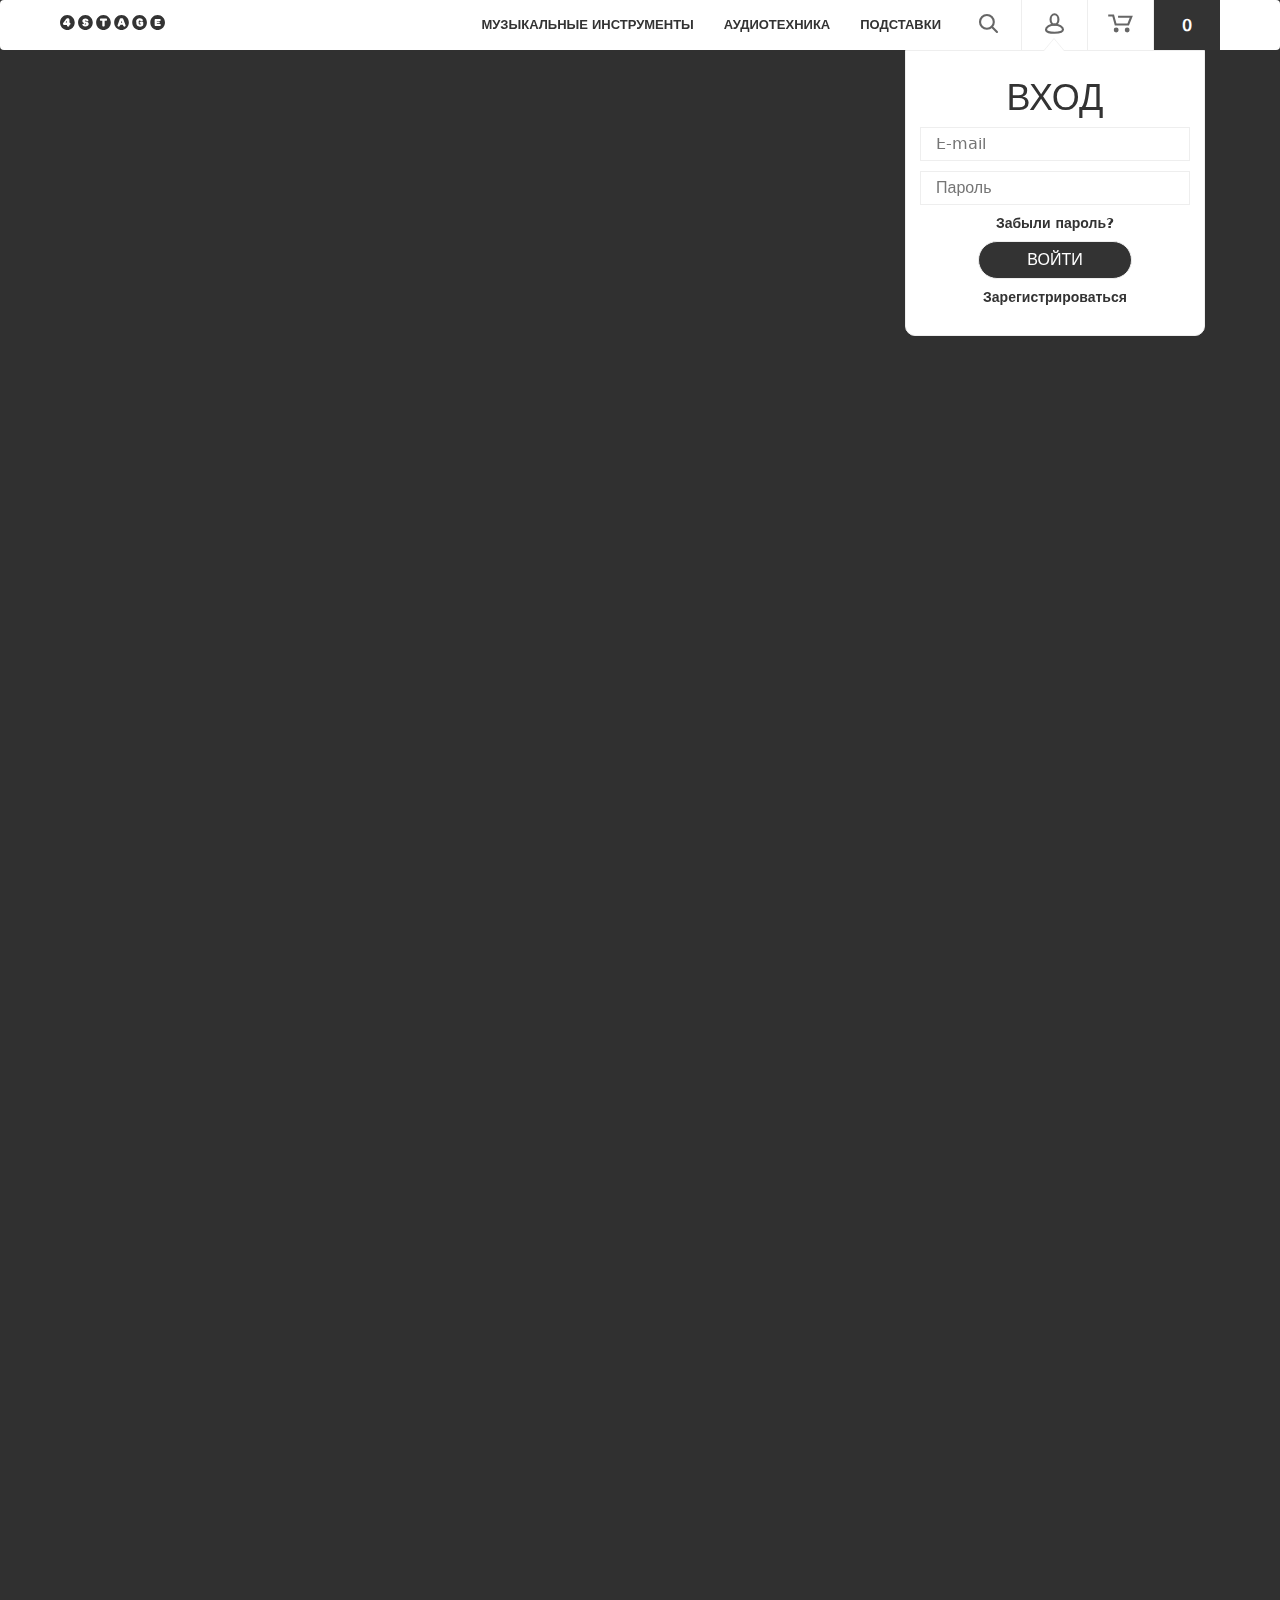
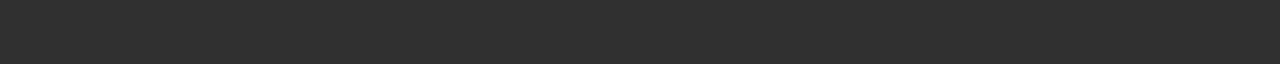
==== index.html @ d02545b4 "qwerty" ====
<!DOCTYPE html>
<html lang="en">
<head>
    <meta charset="UTF-8">
    <title>4stage</title>

    <meta name="viewport" content="width=device-width, initial-scale=1.0, user-scalable=0">
    <!--<link href='https://fonts.googleapis.com/css?family=Open+Sans:400,700|Open+Sans+Condensed:300,700' rel='stylesheet'-->
    <!--type='text/css'>-->
    <link rel="stylesheet" href="lib/bootstrap/css/bootstrap.min.css"/>
    <link rel="stylesheet" href="lib/swiper/css/swiper.min.css">
    <link rel="stylesheet" href="css/main.css" type="text/css"/>

</head>
<body>
<header class="navbar-fixed-top">
    <nav class="navbar navbar-default ">
        <div class="container-fluid">
            <div class="navbar-header">
                <a class="navbar-brand" href="#"><img src="img/ico/logo-min.svg" alt=""></a>

                <ul class="nav-menu">
                    <li><a href="#"><img src="img/ico/search.svg" alt=""></a></li>
                    <li><a href="#"><img src="img/ico/user.svg" alt=""></a></li>
                    <li><a href="#"><img src="img/ico/bucket.svg" alt=""></a></li>
                    <li><a href="#">0</a></li>
                </ul>
                <ul class="nav navbar-nav">
                    <li>
                        <a href="#menu1" data-toggle="tab">Музыкальные инструменты</a>
                    </li>
                    <li>
                        <a href="#menu2" data-toggle="tab">Аудиотехника</a>
                    </li>
                    <li>
                        <a href="#menu3" data-toggle="tab">Подставки</a>
                    </li>
                </ul>

                <!--<div class="nav-menu active-nav-menu">-->
                <!--<div class="triangle"></div>-->
                <!--<ul>-->

                <!--</ul>-->
                <!--<ul>-->

                <!--</ul>-->
                <!--</div>-->
                <button type="button" class="navbar-toggle" data-toggle="collapse" data-target="#myNavbar">
                    <!--<img src="img/user.PNG" class="img-circle" alt="">-->
                </button>
            </div>

        </div>
    </nav>

    <div class="tab-content">
        <!--<div class="triangle"></div>-->
        <ul class="drop-menu tab-pane fade" id="menu1">
            <li><a href=""><img src="img/ico/MuzikalnieInstrumenti/1.svg" alt=""><span>Фортепиано</span></a></li>
            <li><a href=""><img src="img/ico/MuzikalnieInstrumenti/2.svg" alt=""><span>Клавишные инструменты</span></a>
            </li>
            <li><a href=""><img src="img/ico/MuzikalnieInstrumenti/3.svg" alt=""><span>Духовые инструменты</span></a>
            </li>
            <li><a href=""><img src="img/ico/MuzikalnieInstrumenti/4.svg" alt=""><span>Гитары</span></a></li>
            <li><a href=""><img src="img/ico/MuzikalnieInstrumenti/5.svg" alt=""><span>Смычковые инструменты</span></a>
            </li>
            <li><a href=""><img src="img/ico/MuzikalnieInstrumenti/6.svg" alt=""><span>Ударные инструменты</span></a>
            </li>
            <li><a href=""><img src="img/ico/MuzikalnieInstrumenti/7.svg" alt=""><span>Губные гармошки</span></a></li>
            <li><a href=""><img src="img/ico/MuzikalnieInstrumenti/8.svg" alt=""><span>Струны</span></a></li>
        </ul>

        <ul class="drop-menu tab-pane fade" id="menu2">
            <li><a href=""><img src="img/ico/AudioTexnika/1.svg" alt=""><span>Фортепиано</span></a></li>
            <li><a href=""><img src="img/ico/AudioTexnika/2.svg" alt=""><span>Клавишные инструменты</span></a></li>
            <li><a href=""><img src="img/ico/AudioTexnika/3.svg" alt=""><span>Духовые инструменты</span></a></li>
            <li><a href=""><img src="img/ico/AudioTexnika/4.svg" alt=""><span>Гитары</span></a></li>
            <li><a href=""><img src="img/ico/AudioTexnika/5.svg" alt=""><span>Смычковые инструменты</span></a></li>
            <li><a href=""><img src="img/ico/AudioTexnika/6.svg" alt=""><span>Ударные инструменты</span></a></li>
            <li><a href=""><img src="img/ico/AudioTexnika/7.svg" alt=""><span>Губные гармошки</span></a></li>
            <li><a href=""><img src="img/ico/AudioTexnika/8.svg" alt=""><span>Струны</span></a></li>
        </ul>
        <ul class="drop-menu tab-pane fade" id="menu3">
            <li><a href=""><img src="img/ico/Podstavki/1.svg" alt=""><span>Фортепиано</span></a></li>
            <li><a href=""><img src="img/ico/Podstavki/2.svg" alt=""><span>Клавишные инструменты</span></a></li>
            <li><a href=""><img src="img/ico/Podstavki/3.svg" alt=""><span>Духовые инструменты</span></a></li>
            <li><a href=""><img src="img/ico/Podstavki/4.svg" alt=""><span>Гитары</span></a></li>
            <li><a href=""><img src="img/ico/Podstavki/5.svg" alt=""><span>Смычковые инструменты</span></a></li>
        </ul>
    </div>
    <div class="log-sub">
        <div class="login">
            <h1>Вход</h1>
            <form>
                <input type="email" name="mail" placeholder="E-mail">
                <input type="password" name="pass" placeholder="Пароль">
                <a href="#">Забыли пароль?</a>
                <input type="submit" name="enter" value="ВОЙТИ">
                <a href="#">Зарегистрироваться</a>
            </form>
        </div>
        <div class="subtotal">

        </div>
    </div>


</header>
<main>
    <div class="black-overlay">
        <br><br><br><br><br><br><br><br><br><br><br><br><br><br><br><br><br><br><br><br><br><br><br><br><br><br><br><br><br><br><br><br>
        <br><br><br><br><br><br><br><br><br><br><br><br><br><br><br><br><br><br><br><br><br><br><br><br><br><br><br><br><br><br><br><br><br><br><br><br>
        <br><br><br><br><br><br><br><br><br><br><br><br><br><br><br><br><br><br><br><br><br><br><br><br><br><br><br><br><br><br><br><br><br><br><br><br>
    </div>

</main>
<footer>

</footer>
<script type="text/javascript" src="lib/jQuery/jquery-1.12.3.min.js"></script>
<script type="text/javascript" src="lib/bootstrap/js/bootstrap.js"></script>
<script src="js/main.js" type="text/javascript"></script>
</body>
</html>
---- css/main.css ----
/* Welcome to Compass.
 * In this file you should write your main styles. (or centralize your imports)
 * Import this file using the following HTML or equivalent:
 * <link href="/stylesheets/screen.css" media="screen, projection" rel="stylesheet" type="text/css" /> */
/* line 5, ../../../../Library/Ruby/Gems/2.0.0/gems/compass-core-1.0.3/stylesheets/compass/reset/_utilities.scss */
html, body, div, span, applet, object, iframe,
h1, h2, h3, h4, h5, h6, p, blockquote, pre,
a, abbr, acronym, address, big, cite, code,
del, dfn, em, img, ins, kbd, q, s, samp,
small, strike, strong, sub, sup, tt, var,
b, u, i, center,
dl, dt, dd, ol, ul, li,
fieldset, form, label, legend,
table, caption, tbody, tfoot, thead, tr, th, td,
article, aside, canvas, details, embed,
figure, figcaption, footer, header, hgroup,
menu, nav, output, ruby, section, summary,
time, mark, audio, video {
  margin: 0;
  padding: 0;
  border: 0;
  font: inherit;
  font-size: 100%;
  vertical-align: baseline;
}

/* line 22, ../../../../Library/Ruby/Gems/2.0.0/gems/compass-core-1.0.3/stylesheets/compass/reset/_utilities.scss */
html {
  line-height: 1;
}

/* line 24, ../../../../Library/Ruby/Gems/2.0.0/gems/compass-core-1.0.3/stylesheets/compass/reset/_utilities.scss */
ol, ul {
  list-style: none;
}

/* line 26, ../../../../Library/Ruby/Gems/2.0.0/gems/compass-core-1.0.3/stylesheets/compass/reset/_utilities.scss */
table {
  border-collapse: collapse;
  border-spacing: 0;
}

/* line 28, ../../../../Library/Ruby/Gems/2.0.0/gems/compass-core-1.0.3/stylesheets/compass/reset/_utilities.scss */
caption, th, td {
  text-align: left;
  font-weight: normal;
  vertical-align: middle;
}

/* line 30, ../../../../Library/Ruby/Gems/2.0.0/gems/compass-core-1.0.3/stylesheets/compass/reset/_utilities.scss */
q, blockquote {
  quotes: none;
}
/* line 103, ../../../../Library/Ruby/Gems/2.0.0/gems/compass-core-1.0.3/stylesheets/compass/reset/_utilities.scss */
q:before, q:after, blockquote:before, blockquote:after {
  content: "";
  content: none;
}

/* line 32, ../../../../Library/Ruby/Gems/2.0.0/gems/compass-core-1.0.3/stylesheets/compass/reset/_utilities.scss */
a img {
  border: none;
}

/* line 116, ../../../../Library/Ruby/Gems/2.0.0/gems/compass-core-1.0.3/stylesheets/compass/reset/_utilities.scss */
article, aside, details, figcaption, figure, footer, header, hgroup, main, menu, nav, section, summary {
  display: block;
}

@font-face {
  font-family: 'DejaVuSans';
  src: url("../lib/fonts/DejaVuSans/DejaVuSans.ttf") format("truetype");
  src: url("../lib/fonts/DejaVuSans/DejaVuSans.woff") format("woff");
  src: url("../lib/fonts/DejaVuSans/DejaVuSans.svg") format("svg");
  src: url("../lib/fonts/DejaVuSans/DejaVuSans.eot") format("eot");
  font-weight: normal;
  font-style: normal;
}
@font-face {
  font-family: 'DejaVuBold';
  src: url("../lib/fonts/DejaVuBold/DejaVuSansBold.ttf") format("truetype");
  src: url("../lib/fonts/DejaVuBold/DejaVuSansBold.woff") format("woff");
  src: url("../lib/fonts/DejaVuBold/DejaVuSansBold.svg") format("svg");
  src: url("../lib/fonts/DejaVuBold/DejaVuSansBold.eot") format("eot");
  font-weight: normal;
  font-style: normal;
}
@font-face {
  font-family: 'Condensed';
  src: url("../lib/fonts/DejaVuSansCondencsed/DejaVuSansCondensed.ttf") format("truetype");
  src: url("../lib/fonts/DejaVuSansCondencsed/DejaVuSansCondensed.woff") format("woff");
  src: url("../lib/fonts/DejaVuSansCondencsed/DejaVuSansCondensed.svg") format("svg");
  src: url("../lib/fonts/DejaVuSansCondencsed/DejaVuSansCondensed.eot") format("eot");
  font-weight: normal;
  font-style: normal;
}
@font-face {
  font-family: 'CondensedBold';
  src: url("../lib/fonts/DejaVuSansCondensedBold/DejaVuSansCondensedBold.ttf") format("truetype");
  src: url("../lib/fonts/DejaVuSansCondensedBold/DejaVuSansCondensedBold.woff") format("woff");
  font-weight: normal;
  font-style: normal;
}
/* line 90, ../lib/sass/main.scss */
body, a, a:hover {
  font-weight: 300;
  color: #333;
  -webkit-transition: all 0.3s ease-in-out;
  -moz-transition: all 0.3s ease-in-out;
  -o-transition: all 0.3s ease-in-out;
  transition: all 0.3s ease-in-out;
}

/* line 96, ../lib/sass/main.scss */
body {
  font-family: 'DejaVuSans', sans-serif;
}

/* line 100, ../lib/sass/main.scss */
h1 {
  text-transform: uppercase;
}

/* line 105, ../lib/sass/main.scss */
header.navbar-fixed-top {
  z-index: 50;
}
/* line 108, ../lib/sass/main.scss */
header .navbar {
  margin: 0;
}
/* line 110, ../lib/sass/main.scss */
header .navbar.navbar-default {
  background-color: #fff;
  border: none;
}
/* line 114, ../lib/sass/main.scss */
header .navbar .container-fluid {
  max-width: 1280px;
  width: 100%;
  margin: 0 auto;
  padding: 0;
}
/* line 119, ../lib/sass/main.scss */
header .navbar .container-fluid .navbar-header {
  width: 100%;
  padding: 0 60px;
}
/* line 123, ../lib/sass/main.scss */
header .navbar .container-fluid .navbar-header .navbar-brand > img {
  width: 105px;
}
/* line 127, ../lib/sass/main.scss */
header .navbar .container-fluid .navbar-header .nav {
  float: right;
}
/* line 129, ../lib/sass/main.scss */
header .navbar .container-fluid .navbar-header .nav li {
  text-transform: uppercase;
  font-family: 'CondensedBold', sans-serif;
  cursor: pointer;
}
/* line 133, ../lib/sass/main.scss */
header .navbar .container-fluid .navbar-header .nav li a {
  color: #333;
  font-weight: 900;
  font-size: 13px;
}
/* line 137, ../lib/sass/main.scss */
header .navbar .container-fluid .navbar-header .nav li a:hover {
  color: #999;
}
/* line 142, ../lib/sass/main.scss */
header .navbar .container-fluid .navbar-header .nav .active > a {
  background: none;
}
/* line 146, ../lib/sass/main.scss */
header .navbar .container-fluid .navbar-header .nav-menu {
  float: right;
}
/* line 148, ../lib/sass/main.scss */
header .navbar .container-fluid .navbar-header .nav-menu li {
  float: left;
}
/* line 152, ../lib/sass/main.scss */
header .navbar .container-fluid .navbar-header .nav-menu li {
  border-right: 1px solid #eee;
}
/* line 155, ../lib/sass/main.scss */
header .navbar .container-fluid .navbar-header .nav-menu li a {
  display: inline-block;
  padding: 13px 20px;
}
/* line 159, ../lib/sass/main.scss */
header .navbar .container-fluid .navbar-header .nav-menu li a img {
  width: 25px;
}
/* line 163, ../lib/sass/main.scss */
header .navbar .container-fluid .navbar-header .nav-menu li:last-child {
  background: #333;
  border: none;
}
/* line 166, ../lib/sass/main.scss */
header .navbar .container-fluid .navbar-header .nav-menu li:last-child a {
  color: #fff;
  text-align: center;
  width: 66px;
  height: 50px;
  font-weight: 700;
  font-size: 16px;
  line-height: 26px;
}
/* line 174, ../lib/sass/main.scss */
header .navbar .container-fluid .navbar-header .nav-menu li:last-child a:hover {
  text-decoration: none;
}
/* line 185, ../lib/sass/main.scss */
header .tab-content {
  position: relative;
}
/* line 187, ../lib/sass/main.scss */
header .tab-content .drop-menu {
  position: absolute;
  z-index: 53;
  text-align: center;
  width: 100%;
  background: #eee;
}
/* line 193, ../lib/sass/main.scss */
header .tab-content .drop-menu li {
  -webkit-transition: all 0.3s ease-in-out;
  -moz-transition: all 0.3s ease-in-out;
  -o-transition: all 0.3s ease-in-out;
  transition: all 0.3s ease-in-out;
  display: inline-block;
  width: 146px;
  height: 160px;
  padding: 30px;
}
/* line 199, ../lib/sass/main.scss */
header .tab-content .drop-menu li:hover {
  background: #333;
}
/* line 201, ../lib/sass/main.scss */
header .tab-content .drop-menu li:hover a {
  color: #eee;
}
/* line 203, ../lib/sass/main.scss */
header .tab-content .drop-menu li:hover a img {
  -webkit-filter: brightness(465%);
  /* Chrome, Safari, Opera */
  filter: brightness(465%);
}
/* line 209, ../lib/sass/main.scss */
header .tab-content .drop-menu li a {
  width: 100%;
  display: inline-block;
  height: 100%;
  vertical-align: middle;
  text-decoration: none;
}
/* line 215, ../lib/sass/main.scss */
header .tab-content .drop-menu li a img {
  width: 50px;
  display: inline-block;
  -webkit-transition: all 0.3s ease-in-out;
  -moz-transition: all 0.3s ease-in-out;
  -o-transition: all 0.3s ease-in-out;
  transition: all 0.3s ease-in-out;
}
/* line 220, ../lib/sass/main.scss */
header .tab-content .drop-menu li a span {
  font-size: 12px;
  display: block;
  margin-top: 10px;
}
/* line 227, ../lib/sass/main.scss */
header .tab-content .drop-menu:before {
  content: '';
  position: absolute;
  top: -12px;
  z-index: 51;
  width: 0;
  height: 0;
  border-left: 10px solid transparent;
  border-right: 10px solid transparent;
  border-bottom: 12px solid #eee;
}
/* line 239, ../lib/sass/main.scss */
header .tab-content #menu1.drop-menu:before {
  left: 885px;
}
/* line 242, ../lib/sass/main.scss */
header .tab-content #menu2.drop-menu:before {
  right: 815px;
}
/* line 245, ../lib/sass/main.scss */
header .tab-content #menu3.drop-menu:before {
  right: 685px;
}
/* line 251, ../lib/sass/main.scss */
header .log-sub {
  width: 1160px;
  margin: 0 auto;
  position: relative;
}
/* line 255, ../lib/sass/main.scss */
header .log-sub .login {
  right: 15px;
  text-align: center;
  width: 300px;
  background: #fff;
  padding: 30px 0;
  position: absolute;
  border-bottom-left-radius: 10px;
  border-bottom-right-radius: 10px;
  border: 1px solid #eee;
}
/* line 265, ../lib/sass/main.scss */
header .log-sub .login:before, header .log-sub .login:after {
  content: '';
  position: absolute;
  z-index: 51;
  right: 140px;
  width: 0;
  height: 0;
  border-left: 10px solid transparent;
  border-right: 10px solid transparent;
}
/* line 275, ../lib/sass/main.scss */
header .log-sub .login:before {
  top: -13px;
  border-bottom: 12px solid #eee;
}
/* line 279, ../lib/sass/main.scss */
header .log-sub .login:after {
  top: -12px;
  border-bottom: 12px solid #fff;
}
/* line 284, ../lib/sass/main.scss */
header .log-sub .login h1 {
  font-size: 36px;
  font-family: 'Condensed', sans-serif;
}
/* line 289, ../lib/sass/main.scss */
header .log-sub .login input {
  width: 270px;
  padding: 10px 15px;
  display: block;
  margin: 10px auto;
  border: 1px solid #eee;
  outline: none;
  color: #999;
}
/* line 297, ../lib/sass/main.scss */
header .log-sub .login input:focus {
  border: 1px solid #999;
}
/* line 301, ../lib/sass/main.scss */
header .log-sub .login input[type='submit'] {
  width: 154px;
  margin: 10px auto;
  background: #333;
  color: #fff;
  border-radius: 50px;
  font-family: 'Condensed', sans-serif;
}
/* line 310, ../lib/sass/main.scss */
header .log-sub .login a {
  font-family: 'DejaVuBold', sans-serif;
  font-size: 14px;
  margin: 10px 0;
  font-weight: 700;
}

/* line 322, ../lib/sass/main.scss */
main .black-overlay {
  width: 100%;
  height: 100%;
  background: rgba(0, 0, 0, 0.81);
}
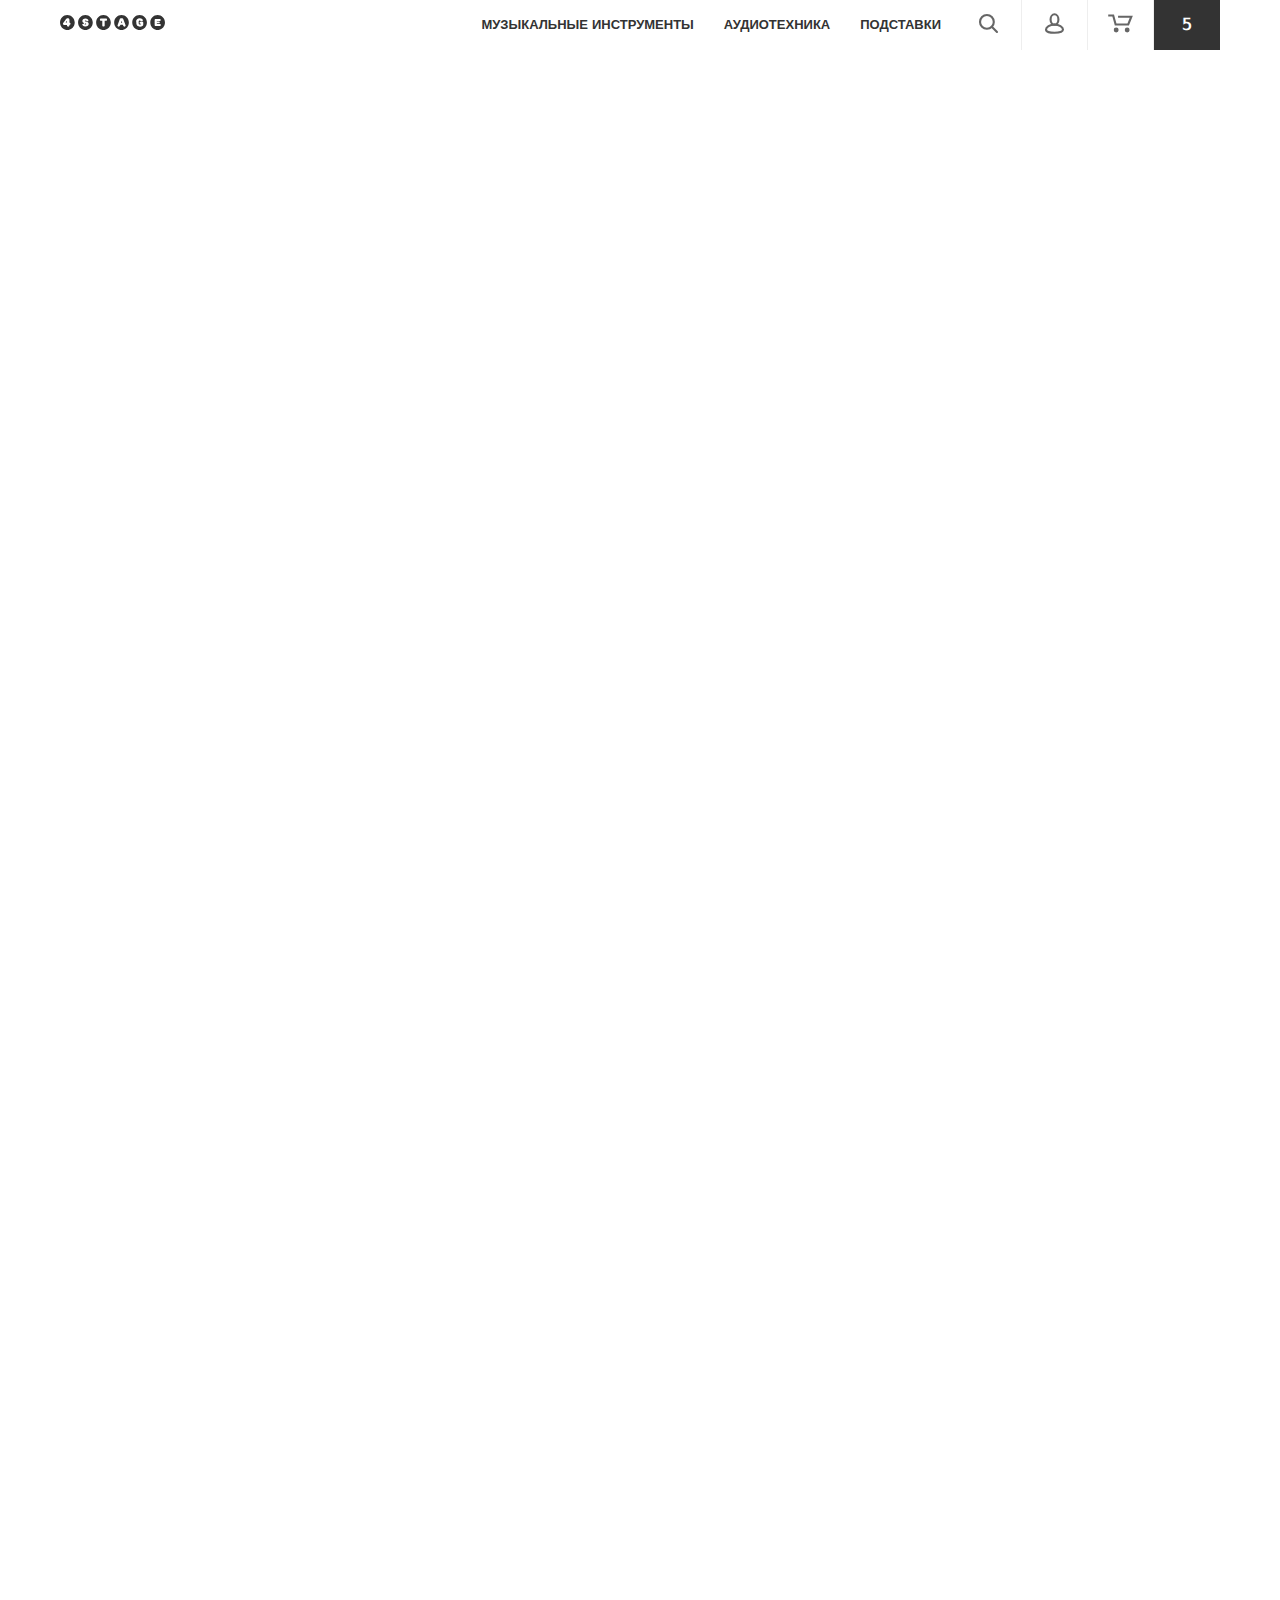
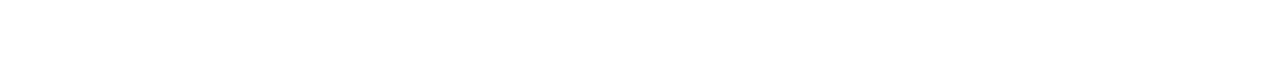
==== commit 59c7d2a5: "qwerty" ====
--- a/index.html
+++ b/index.html
@@ -20,10 +20,10 @@
                 <a class="navbar-brand" href="#"><img src="img/ico/logo-min.svg" alt=""></a>
 
                 <ul class="nav-menu">
-                    <li><a href="#"><img src="img/ico/search.svg" alt=""></a></li>
-                    <li><a href="#"><img src="img/ico/user.svg" alt=""></a></li>
-                    <li><a href="#"><img src="img/ico/bucket.svg" alt=""></a></li>
-                    <li><a href="#">0</a></li>
+                    <li class="search"><a href="#"><img src="img/ico/search.svg" alt=""></a></li>
+                    <li class="user-login"><a href="#"><img src="img/ico/user.svg" alt=""></a></li>
+                    <li class="bucket"><a href="#"><img src="img/ico/bucket.svg" alt=""></a></li>
+                    <li>0</li>
                 </ul>
                 <ul class="nav navbar-nav">
                     <li>
@@ -36,19 +36,6 @@
                         <a href="#menu3" data-toggle="tab">Подставки</a>
                     </li>
                 </ul>
-
-                <!--<div class="nav-menu active-nav-menu">-->
-                <!--<div class="triangle"></div>-->
-                <!--<ul>-->
-
-                <!--</ul>-->
-                <!--<ul>-->
-
-                <!--</ul>-->
-                <!--</div>-->
-                <button type="button" class="navbar-toggle" data-toggle="collapse" data-target="#myNavbar">
-                    <!--<img src="img/user.PNG" class="img-circle" alt="">-->
-                </button>
             </div>
 
         </div>
@@ -101,14 +88,79 @@
             </form>
         </div>
         <div class="subtotal">
-
+            <ul>
+                <li class="clearfix">
+                    <div class="pic"><img src="img/subtotal-guitar-01.png" alt=""></div>
+                    <div>
+                        <h4><a href="#">D400-Dante</a></h4>
+                        <p>Yamaha</p>
+                        <p>Qty: <span>1</span></p>
+                    </div>
+                    <div>
+                        <a href="#" class="close"></a>
+                        <p>$250</p>
+                    </div>
+                </li>
+                <li class="clearfix">
+                    <div class="pic"><img src="img/subtotal-guitar-01.png" alt=""></div>
+                    <div>
+                        <h4><a href="#">D400-Dante</a></h4>
+                        <p>Yamaha</p>
+                        <p>Qty: <span>1</span></p>
+                    </div>
+                    <div>
+                        <a href="#" class="close"></a>
+                        <p>$250</p>
+                    </div>
+                </li>
+                <li class="clearfix">
+                    <div class="pic"><img src="img/subtotal-guitar-01.png" alt=""></div>
+                    <div>
+                        <h4><a href="#">D400-Dante</a></h4>
+                        <p>Yamaha</p>
+                        <p>Qty: <span>1</span></p>
+                    </div>
+                    <div>
+                        <a href="#" class="close"></a>
+                        <p>$250</p>
+                    </div>
+                </li>
+                <li class="clearfix">
+                    <div class="pic"><img src="img/subtotal-guitar-01.png" alt=""></div>
+                    <div>
+                        <h4><a href="#">D400-Dante</a></h4>
+                        <p>Yamaha</p>
+                        <p>Qty: <span>1</span></p>
+                    </div>
+                    <div>
+                        <a href="#" class="close"></a>
+                        <p>$250</p>
+                    </div>
+                </li>
+                <li class="clearfix">
+                    <div class="pic"><img src="img/subtotal-guitar-01.png" alt=""></div>
+                    <div>
+                        <h4><a href="#">D400-Dante</a></h4>
+                        <p>Yamaha</p>
+                        <p>Qty: <span>1</span></p>
+                    </div>
+                    <div>
+                        <a href="#" class="close"></a>
+                        <p>$250</p>
+                    </div>
+                </li>
+            </ul>
+            <div class="checkout clearfix">
+                <span>Subtotal</span>
+                <span>$12500</span>
+                <a href="#">asd</a>
+            </div>
         </div>
     </div>
-
-
 </header>
 <main>
-    <div class="black-overlay">
+    <div class="">
+
         <br><br><br><br><br><br><br><br><br><br><br><br><br><br><br><br><br><br><br><br><br><br><br><br><br><br><br><br><br><br><br><br>
         <br><br><br><br><br><br><br><br><br><br><br><br><br><br><br><br><br><br><br><br><br><br><br><br><br><br><br><br><br><br><br><br><br><br><br><br>
         <br><br><br><br><br><br><br><br><br><br><br><br><br><br><br><br><br><br><br><br><br><br><br><br><br><br><br><br><br><br><br><br><br><br><br><br>
--- a/css/main.css
+++ b/css/main.css
@@ -71,8 +71,6 @@
   font-family: 'DejaVuSans';
   src: url("../lib/fonts/DejaVuSans/DejaVuSans.ttf") format("truetype");
   src: url("../lib/fonts/DejaVuSans/DejaVuSans.woff") format("woff");
-  src: url("../lib/fonts/DejaVuSans/DejaVuSans.svg") format("svg");
-  src: url("../lib/fonts/DejaVuSans/DejaVuSans.eot") format("eot");
   font-weight: normal;
   font-style: normal;
 }
@@ -80,8 +78,6 @@
   font-family: 'DejaVuBold';
   src: url("../lib/fonts/DejaVuBold/DejaVuSansBold.ttf") format("truetype");
   src: url("../lib/fonts/DejaVuBold/DejaVuSansBold.woff") format("woff");
-  src: url("../lib/fonts/DejaVuBold/DejaVuSansBold.svg") format("svg");
-  src: url("../lib/fonts/DejaVuBold/DejaVuSansBold.eot") format("eot");
   font-weight: normal;
   font-style: normal;
 }
@@ -89,8 +85,6 @@
   font-family: 'Condensed';
   src: url("../lib/fonts/DejaVuSansCondencsed/DejaVuSansCondensed.ttf") format("truetype");
   src: url("../lib/fonts/DejaVuSansCondencsed/DejaVuSansCondensed.woff") format("woff");
-  src: url("../lib/fonts/DejaVuSansCondencsed/DejaVuSansCondensed.svg") format("svg");
-  src: url("../lib/fonts/DejaVuSansCondencsed/DejaVuSansCondensed.eot") format("eot");
   font-weight: normal;
   font-style: normal;
 }
@@ -101,124 +95,122 @@
   font-weight: normal;
   font-style: normal;
 }
-/* line 90, ../lib/sass/main.scss */
+/* line 82, ../lib/sass/main.scss */
 body, a, a:hover {
-  font-weight: 300;
   color: #333;
   -webkit-transition: all 0.3s ease-in-out;
   -moz-transition: all 0.3s ease-in-out;
   -o-transition: all 0.3s ease-in-out;
   transition: all 0.3s ease-in-out;
-}
-
-/* line 96, ../lib/sass/main.scss */
+  text-decoration: none;
+}
+
+/* line 88, ../lib/sass/main.scss */
 body {
   font-family: 'DejaVuSans', sans-serif;
 }
 
-/* line 100, ../lib/sass/main.scss */
+/* line 92, ../lib/sass/main.scss */
 h1 {
   text-transform: uppercase;
 }
 
-/* line 105, ../lib/sass/main.scss */
+/* line 97, ../lib/sass/main.scss */
 header.navbar-fixed-top {
   z-index: 50;
 }
-/* line 108, ../lib/sass/main.scss */
+/* line 100, ../lib/sass/main.scss */
 header .navbar {
   margin: 0;
 }
-/* line 110, ../lib/sass/main.scss */
+/* line 102, ../lib/sass/main.scss */
 header .navbar.navbar-default {
   background-color: #fff;
   border: none;
-}
-/* line 114, ../lib/sass/main.scss */
+  border-radius: 0;
+}
+/* line 107, ../lib/sass/main.scss */
 header .navbar .container-fluid {
   max-width: 1280px;
   width: 100%;
   margin: 0 auto;
   padding: 0;
 }
-/* line 119, ../lib/sass/main.scss */
+/* line 112, ../lib/sass/main.scss */
 header .navbar .container-fluid .navbar-header {
   width: 100%;
   padding: 0 60px;
 }
-/* line 123, ../lib/sass/main.scss */
+/* line 116, ../lib/sass/main.scss */
 header .navbar .container-fluid .navbar-header .navbar-brand > img {
   width: 105px;
 }
-/* line 127, ../lib/sass/main.scss */
+/* line 120, ../lib/sass/main.scss */
 header .navbar .container-fluid .navbar-header .nav {
   float: right;
 }
-/* line 129, ../lib/sass/main.scss */
+/* line 122, ../lib/sass/main.scss */
 header .navbar .container-fluid .navbar-header .nav li {
   text-transform: uppercase;
   font-family: 'CondensedBold', sans-serif;
   cursor: pointer;
 }
-/* line 133, ../lib/sass/main.scss */
+/* line 126, ../lib/sass/main.scss */
 header .navbar .container-fluid .navbar-header .nav li a {
   color: #333;
   font-weight: 900;
   font-size: 13px;
 }
-/* line 137, ../lib/sass/main.scss */
+/* line 130, ../lib/sass/main.scss */
 header .navbar .container-fluid .navbar-header .nav li a:hover {
   color: #999;
 }
-/* line 142, ../lib/sass/main.scss */
+/* line 136, ../lib/sass/main.scss */
+header .navbar .container-fluid .navbar-header .nav li.active a {
+  color: #999;
+}
+/* line 141, ../lib/sass/main.scss */
 header .navbar .container-fluid .navbar-header .nav .active > a {
   background: none;
 }
-/* line 146, ../lib/sass/main.scss */
+/* line 145, ../lib/sass/main.scss */
 header .navbar .container-fluid .navbar-header .nav-menu {
   float: right;
 }
-/* line 148, ../lib/sass/main.scss */
+/* line 147, ../lib/sass/main.scss */
 header .navbar .container-fluid .navbar-header .nav-menu li {
   float: left;
 }
-/* line 152, ../lib/sass/main.scss */
+/* line 151, ../lib/sass/main.scss */
 header .navbar .container-fluid .navbar-header .nav-menu li {
   border-right: 1px solid #eee;
 }
-/* line 155, ../lib/sass/main.scss */
+/* line 154, ../lib/sass/main.scss */
 header .navbar .container-fluid .navbar-header .nav-menu li a {
   display: inline-block;
   padding: 13px 20px;
 }
-/* line 159, ../lib/sass/main.scss */
+/* line 158, ../lib/sass/main.scss */
 header .navbar .container-fluid .navbar-header .nav-menu li a img {
   width: 25px;
 }
-/* line 163, ../lib/sass/main.scss */
+/* line 162, ../lib/sass/main.scss */
 header .navbar .container-fluid .navbar-header .nav-menu li:last-child {
   background: #333;
   border: none;
-}
-/* line 166, ../lib/sass/main.scss */
-header .navbar .container-fluid .navbar-header .nav-menu li:last-child a {
   color: #fff;
   text-align: center;
   width: 66px;
   height: 50px;
   font-weight: 700;
   font-size: 16px;
-  line-height: 26px;
-}
-/* line 174, ../lib/sass/main.scss */
-header .navbar .container-fluid .navbar-header .nav-menu li:last-child a:hover {
-  text-decoration: none;
-}
-/* line 185, ../lib/sass/main.scss */
+  line-height: 50px;
+}
+/* line 179, ../lib/sass/main.scss */
 header .tab-content {
   position: relative;
 }
-/* line 187, ../lib/sass/main.scss */
+/* line 181, ../lib/sass/main.scss */
 header .tab-content .drop-menu {
   position: absolute;
   z-index: 53;
@@ -226,7 +218,7 @@
   width: 100%;
   background: #eee;
 }
-/* line 193, ../lib/sass/main.scss */
+/* line 187, ../lib/sass/main.scss */
 header .tab-content .drop-menu li {
   -webkit-transition: all 0.3s ease-in-out;
   -moz-transition: all 0.3s ease-in-out;
@@ -237,29 +229,28 @@
   height: 160px;
   padding: 30px;
 }
-/* line 199, ../lib/sass/main.scss */
+/* line 193, ../lib/sass/main.scss */
 header .tab-content .drop-menu li:hover {
   background: #333;
 }
-/* line 201, ../lib/sass/main.scss */
+/* line 195, ../lib/sass/main.scss */
 header .tab-content .drop-menu li:hover a {
   color: #eee;
 }
-/* line 203, ../lib/sass/main.scss */
+/* line 197, ../lib/sass/main.scss */
 header .tab-content .drop-menu li:hover a img {
   -webkit-filter: brightness(465%);
   /* Chrome, Safari, Opera */
   filter: brightness(465%);
 }
-/* line 209, ../lib/sass/main.scss */
+/* line 203, ../lib/sass/main.scss */
 header .tab-content .drop-menu li a {
   width: 100%;
   display: inline-block;
   height: 100%;
   vertical-align: middle;
-  text-decoration: none;
-}
-/* line 215, ../lib/sass/main.scss */
+}
+/* line 208, ../lib/sass/main.scss */
 header .tab-content .drop-menu li a img {
   width: 50px;
   display: inline-block;
@@ -268,13 +259,13 @@
   -o-transition: all 0.3s ease-in-out;
   transition: all 0.3s ease-in-out;
 }
-/* line 220, ../lib/sass/main.scss */
+/* line 213, ../lib/sass/main.scss */
 header .tab-content .drop-menu li a span {
   font-size: 12px;
   display: block;
   margin-top: 10px;
 }
-/* line 227, ../lib/sass/main.scss */
+/* line 220, ../lib/sass/main.scss */
 header .tab-content .drop-menu:before {
   content: '';
   position: absolute;
@@ -286,63 +277,44 @@
   border-right: 10px solid transparent;
   border-bottom: 12px solid #eee;
 }
-/* line 239, ../lib/sass/main.scss */
+/* line 232, ../lib/sass/main.scss */
 header .tab-content #menu1.drop-menu:before {
   left: 885px;
 }
-/* line 242, ../lib/sass/main.scss */
+/* line 235, ../lib/sass/main.scss */
 header .tab-content #menu2.drop-menu:before {
   right: 815px;
 }
-/* line 245, ../lib/sass/main.scss */
+/* line 238, ../lib/sass/main.scss */
 header .tab-content #menu3.drop-menu:before {
   right: 685px;
 }
-/* line 251, ../lib/sass/main.scss */
+/* line 244, ../lib/sass/main.scss */
 header .log-sub {
   width: 1160px;
   margin: 0 auto;
   position: relative;
 }
-/* line 255, ../lib/sass/main.scss */
+/* line 248, ../lib/sass/main.scss */
 header .log-sub .login {
   right: 15px;
   text-align: center;
   width: 300px;
-  background: #fff;
   padding: 30px 0;
   position: absolute;
   border-bottom-left-radius: 10px;
   border-bottom-right-radius: 10px;
-  border: 1px solid #eee;
-}
-/* line 265, ../lib/sass/main.scss */
+}
+/* line 257, ../lib/sass/main.scss */
 header .log-sub .login:before, header .log-sub .login:after {
-  content: '';
-  position: absolute;
-  z-index: 51;
   right: 140px;
-  width: 0;
-  height: 0;
-  border-left: 10px solid transparent;
-  border-right: 10px solid transparent;
-}
-/* line 275, ../lib/sass/main.scss */
-header .log-sub .login:before {
-  top: -13px;
-  border-bottom: 12px solid #eee;
-}
-/* line 279, ../lib/sass/main.scss */
-header .log-sub .login:after {
-  top: -12px;
-  border-bottom: 12px solid #fff;
-}
-/* line 284, ../lib/sass/main.scss */
+}
+/* line 261, ../lib/sass/main.scss */
 header .log-sub .login h1 {
   font-size: 36px;
   font-family: 'Condensed', sans-serif;
 }
-/* line 289, ../lib/sass/main.scss */
+/* line 266, ../lib/sass/main.scss */
 header .log-sub .login input {
   width: 270px;
   padding: 10px 15px;
@@ -352,11 +324,11 @@
   outline: none;
   color: #999;
 }
-/* line 297, ../lib/sass/main.scss */
+/* line 274, ../lib/sass/main.scss */
 header .log-sub .login input:focus {
   border: 1px solid #999;
 }
-/* line 301, ../lib/sass/main.scss */
+/* line 278, ../lib/sass/main.scss */
 header .log-sub .login input[type='submit'] {
   width: 154px;
   margin: 10px auto;
@@ -365,15 +337,184 @@
   border-radius: 50px;
   font-family: 'Condensed', sans-serif;
 }
-/* line 310, ../lib/sass/main.scss */
+/* line 287, ../lib/sass/main.scss */
 header .log-sub .login a {
   font-family: 'DejaVuBold', sans-serif;
   font-size: 14px;
   margin: 10px 0;
   font-weight: 700;
 }
-
-/* line 322, ../lib/sass/main.scss */
+/* line 295, ../lib/sass/main.scss */
+header .log-sub .login,
+header .log-sub .subtotal {
+  border: 1px solid #eee;
+  display: none;
+  background: #fff;
+}
+/* line 300, ../lib/sass/main.scss */
+header .log-sub .login:before, header .log-sub .login:after,
+header .log-sub .subtotal:before,
+header .log-sub .subtotal:after {
+  content: '';
+  position: absolute;
+  z-index: 51;
+  width: 0;
+  height: 0;
+  border-left: 10px solid transparent;
+  border-right: 10px solid transparent;
+}
+/* line 309, ../lib/sass/main.scss */
+header .log-sub .login:before,
+header .log-sub .subtotal:before {
+  top: -13px;
+  border-bottom: 12px solid #eee;
+}
+/* line 313, ../lib/sass/main.scss */
+header .log-sub .login:after,
+header .log-sub .subtotal:after {
+  top: -12px;
+  border-bottom: 12px solid #fff;
+}
+/* line 318, ../lib/sass/main.scss */
+header .log-sub .subtotal {
+  position: absolute;
+  right: 0;
+}
+/* line 321, ../lib/sass/main.scss */
+header .log-sub .subtotal:before, header .log-sub .subtotal:after {
+  right: 90px;
+}
+/* line 324, ../lib/sass/main.scss */
+header .log-sub .subtotal ul {
+  width: 300px;
+}
+/* line 326, ../lib/sass/main.scss */
+header .log-sub .subtotal ul li {
+  position: relative;
+  padding: 20px 20px 0 20px;
+}
+/* line 329, ../lib/sass/main.scss */
+header .log-sub .subtotal ul li:after {
+  border-bottom: 1px solid #eee;
+  width: 260px;
+  padding: 10px 0;
+}
+/* line 335, ../lib/sass/main.scss */
+header .log-sub .subtotal ul li div {
+  float: left;
+}
+/* line 337, ../lib/sass/main.scss */
+header .log-sub .subtotal ul li div p {
+  font-size: 13px;
+  color: #666;
+}
+/* line 343, ../lib/sass/main.scss */
+header .log-sub .subtotal ul li div:last-child {
+  float: right;
+}
+/* line 345, ../lib/sass/main.scss */
+header .log-sub .subtotal ul li div:last-child p {
+  position: absolute;
+  bottom: 22px;
+  right: 22px;
+  font-family: 'DejaVuBold', sans-serif;
+  font-weight: 600;
+}
+/* line 352, ../lib/sass/main.scss */
+header .log-sub .subtotal ul li div:last-child .close {
+  position: absolute;
+  right: 20px;
+  top: 20px;
+  width: 14px;
+  height: 14px;
+  opacity: 0;
+  transition: 0s;
+}
+/* line 361, ../lib/sass/main.scss */
+header .log-sub .subtotal ul li div:last-child .close:before, header .log-sub .subtotal ul li div:last-child .close:after {
+  position: absolute;
+  right: 10px;
+  content: ' ';
+  height: 14px;
+  width: 2px;
+  background-color: #999;
+}
+/* line 369, ../lib/sass/main.scss */
+header .log-sub .subtotal ul li div:last-child .close:before {
+  transform: rotate(45deg);
+}
+/* line 372, ../lib/sass/main.scss */
+header .log-sub .subtotal ul li div:last-child .close:after {
+  transform: rotate(-45deg);
+}
+/* line 376, ../lib/sass/main.scss */
+header .log-sub .subtotal ul li div h4 {
+  font-family: 'CondensedBold', sans-serif;
+  font-size: 16px;
+  margin-bottom: 5px;
+}
+/* line 380, ../lib/sass/main.scss */
+header .log-sub .subtotal ul li div h4 + p {
+  margin-bottom: 13px;
+}
+/* line 383, ../lib/sass/main.scss */
+header .log-sub .subtotal ul li div h4 + p + p span {
+  font-weight: 600;
+}
+/* line 390, ../lib/sass/main.scss */
+header .log-sub .subtotal ul li .pic {
+  margin-right: 10px;
+}
+/* line 392, ../lib/sass/main.scss */
+header .log-sub .subtotal ul li .pic img {
+  width: 62px;
+  height: 62px;
+}
+/* line 397, ../lib/sass/main.scss */
+header .log-sub .subtotal ul li:hover {
+  background: #eee;
+}
+/* line 401, ../lib/sass/main.scss */
+header .log-sub .subtotal ul li:hover div:last-child .close {
+  opacity: 1;
+}
+/* line 410, ../lib/sass/main.scss */
+header .log-sub .subtotal .checkout {
+  width: 300px;
+  padding: 20px;
+  background: #eee;
+  border-bottom-left-radius: 10px;
+  border-bottom-right-radius: 10px;
+}
+/* line 416, ../lib/sass/main.scss */
+header .log-sub .subtotal .checkout span {
+  margin-bottom: 20px;
+}
+/* line 418, ../lib/sass/main.scss */
+header .log-sub .subtotal .checkout span:first-child {
+  float: left;
+  font-family: 'Condensed', sans-serif;
+}
+/* line 422, ../lib/sass/main.scss */
+header .log-sub .subtotal .checkout span:last-of-type {
+  float: right;
+  font-family: 'CondensedBold', sans-serif;
+}
+/* line 427, ../lib/sass/main.scss */
+header .log-sub .subtotal .checkout a {
+  font-family: 'Condensed', sans-serif;
+  display: block;
+  color: #eee;
+  background: #333;
+  width: 100%;
+  border-radius: 50px;
+  text-align: center;
+  font-size: 14px;
+  padding: 10px;
+  float: left;
+}
+
+/* line 445, ../lib/sass/main.scss */
 main .black-overlay {
   width: 100%;
   height: 100%;
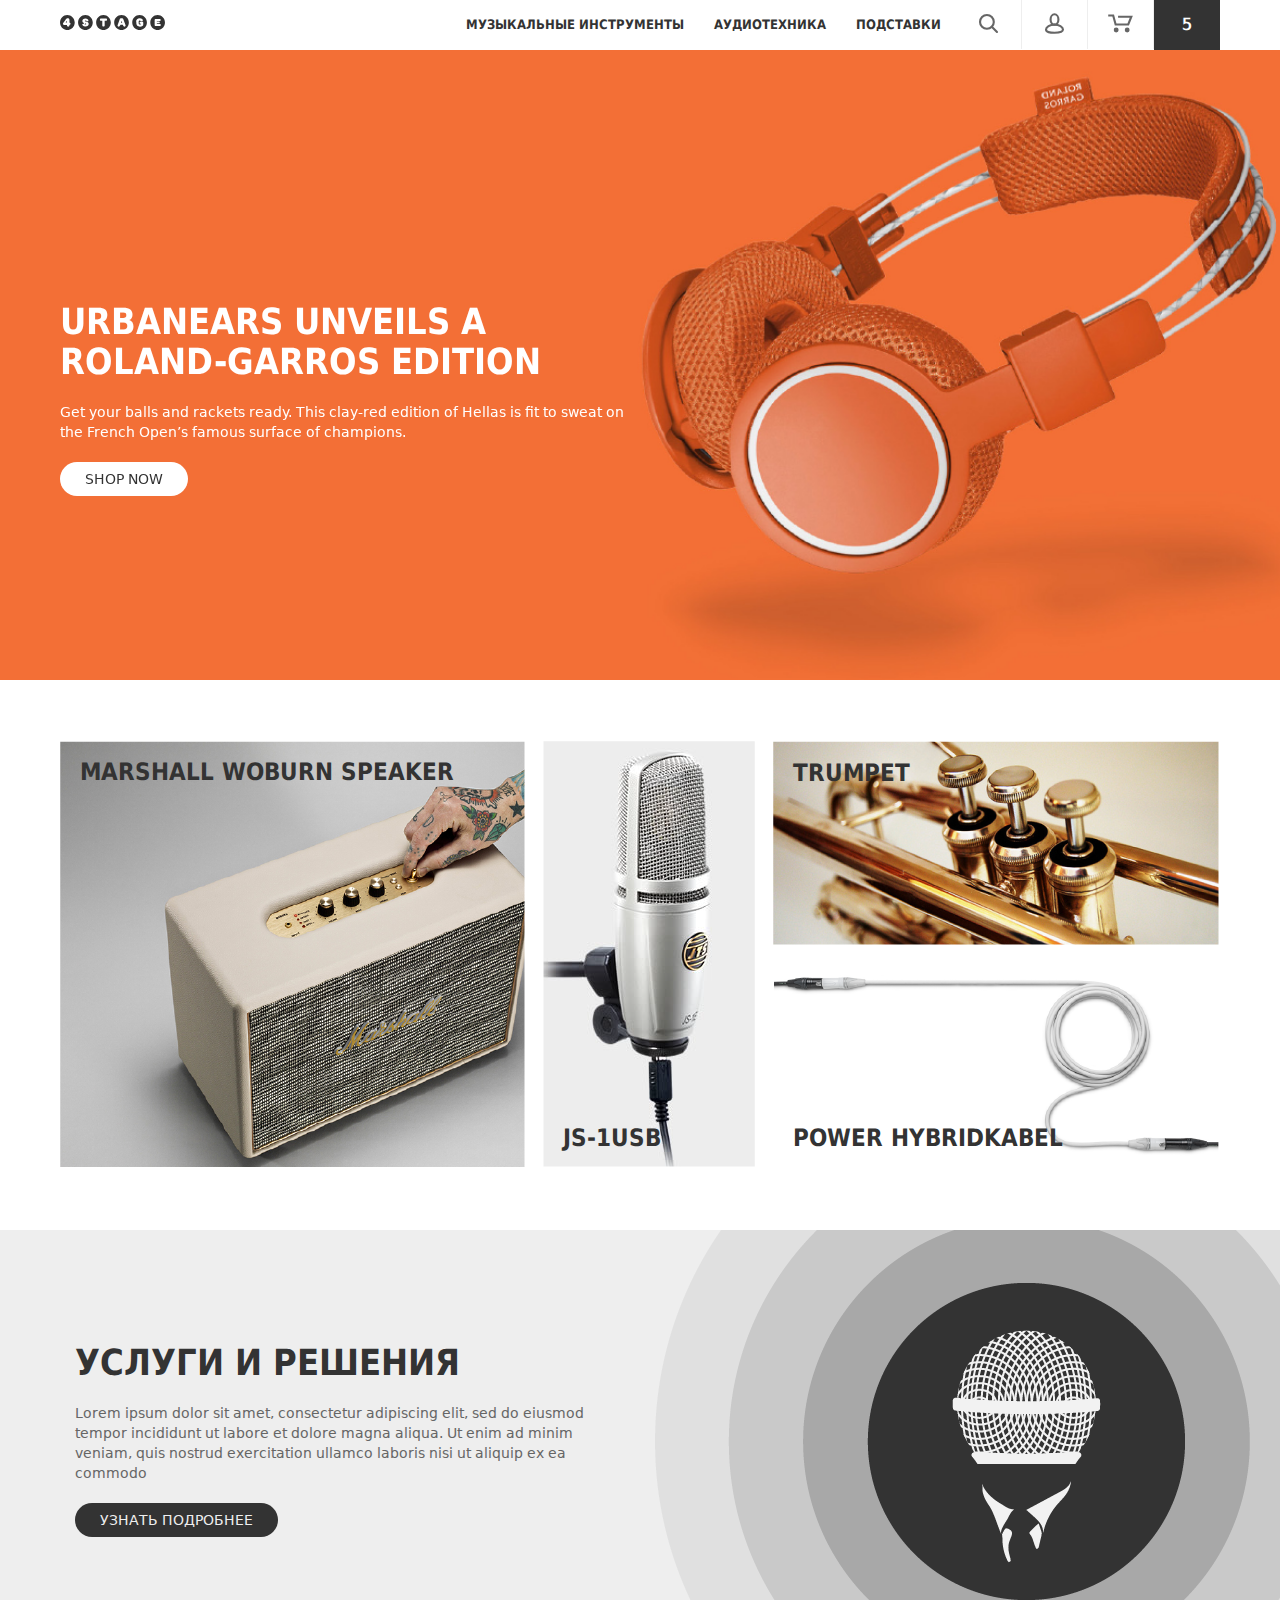
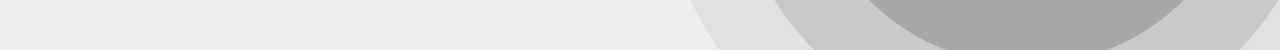
==== commit 6a30bb5d: "qwerty" ====
--- a/index.html
+++ b/index.html
@@ -5,8 +5,8 @@
     <title>4stage</title>
 
     <meta name="viewport" content="width=device-width, initial-scale=1.0, user-scalable=0">
-    <!--<link href='https://fonts.googleapis.com/css?family=Open+Sans:400,700|Open+Sans+Condensed:300,700' rel='stylesheet'-->
-    <!--type='text/css'>-->
+    <link href="lib/owl-carousel/css/owl.carousel.css" rel="stylesheet">
+    <link href="lib/owl-carousel/css/owl.theme.css" rel="stylesheet">
     <link rel="stylesheet" href="lib/bootstrap/css/bootstrap.min.css"/>
     <link rel="stylesheet" href="lib/swiper/css/swiper.min.css">
     <link rel="stylesheet" href="css/main.css" type="text/css"/>
@@ -20,9 +20,10 @@
                 <a class="navbar-brand" href="#"><img src="img/ico/logo-min.svg" alt=""></a>
 
                 <ul class="nav-menu">
-                    <li class="search"><a href="#"><img src="img/ico/search.svg" alt=""></a></li>
-                    <li class="user-login"><a href="#"><img src="img/ico/user.svg" alt=""></a></li>
-                    <li class="bucket"><a href="#"><img src="img/ico/bucket.svg" alt=""></a></li>
+                    <li class="search"><a><img src="img/ico/search.svg" alt=""><img src="img/ico/close.svg"
+                                                                                    alt=""></a></li>
+                    <li class="user-login"><a><img src="img/ico/user.svg" alt=""></a></li>
+                    <li class="bucket"><a><img src="img/ico/bucket.svg" alt=""></a></li>
                     <li>0</li>
                 </ul>
                 <ul class="nav navbar-nav">
@@ -77,6 +78,8 @@
         </ul>
     </div>
     <div class="log-sub">
+        <div class="find">
+        </div>
         <div class="login">
             <h1>Вход</h1>
             <form>
@@ -97,55 +100,55 @@
                         <p>Qty: <span>1</span></p>
                     </div>
                     <div>
-                        <a href="#" class="close"></a>
-                        <p>$250</p>
-                    </div>
-                </li>
-                <li class="clearfix">
-                    <div class="pic"><img src="img/subtotal-guitar-01.png" alt=""></div>
-                    <div>
-                        <h4><a href="#">D400-Dante</a></h4>
-                        <p>Yamaha</p>
-                        <p>Qty: <span>1</span></p>
-                    </div>
-                    <div>
-                        <a href="#" class="close"></a>
-                        <p>$250</p>
-                    </div>
-                </li>
-                <li class="clearfix">
-                    <div class="pic"><img src="img/subtotal-guitar-01.png" alt=""></div>
-                    <div>
-                        <h4><a href="#">D400-Dante</a></h4>
-                        <p>Yamaha</p>
-                        <p>Qty: <span>1</span></p>
-                    </div>
-                    <div>
-                        <a href="#" class="close"></a>
-                        <p>$250</p>
-                    </div>
-                </li>
-                <li class="clearfix">
-                    <div class="pic"><img src="img/subtotal-guitar-01.png" alt=""></div>
-                    <div>
-                        <h4><a href="#">D400-Dante</a></h4>
-                        <p>Yamaha</p>
-                        <p>Qty: <span>1</span></p>
-                    </div>
-                    <div>
-                        <a href="#" class="close"></a>
-                        <p>$250</p>
-                    </div>
-                </li>
-                <li class="clearfix">
-                    <div class="pic"><img src="img/subtotal-guitar-01.png" alt=""></div>
-                    <div>
-                        <h4><a href="#">D400-Dante</a></h4>
-                        <p>Yamaha</p>
-                        <p>Qty: <span>1</span></p>
-                    </div>
-                    <div>
-                        <a href="#" class="close"></a>
+                        <a class="close"></a>
+                        <p>$250</p>
+                    </div>
+                </li>
+                <li class="clearfix">
+                    <div class="pic"><img src="img/subtotal-guitar-01.png" alt=""></div>
+                    <div>
+                        <h4><a href="#">D400-Dante</a></h4>
+                        <p>Yamaha</p>
+                        <p>Qty: <span>1</span></p>
+                    </div>
+                    <div>
+                        <a class="close"></a>
+                        <p>$250</p>
+                    </div>
+                </li>
+                <li class="clearfix">
+                    <div class="pic"><img src="img/subtotal-guitar-01.png" alt=""></div>
+                    <div>
+                        <h4><a href="#">D400-Dante</a></h4>
+                        <p>Yamaha</p>
+                        <p>Qty: <span>1</span></p>
+                    </div>
+                    <div>
+                        <a class="close"></a>
+                        <p>$250</p>
+                    </div>
+                </li>
+                <li class="clearfix">
+                    <div class="pic"><img src="img/subtotal-guitar-01.png" alt=""></div>
+                    <div>
+                        <h4><a href="#">D400-Dante</a></h4>
+                        <p>Yamaha</p>
+                        <p>Qty: <span>1</span></p>
+                    </div>
+                    <div>
+                        <a class="close"></a>
+                        <p>$250</p>
+                    </div>
+                </li>
+                <li class="clearfix">
+                    <div class="pic"><img src="img/subtotal-guitar-01.png" alt=""></div>
+                    <div>
+                        <h4><a href="#">D400-Dante</a></h4>
+                        <p>Yamaha</p>
+                        <p>Qty: <span>1</span></p>
+                    </div>
+                    <div>
+                        <a class="close"></a>
                         <p>$250</p>
                     </div>
                 </li>
@@ -153,24 +156,119 @@
             <div class="checkout clearfix">
                 <span>Subtotal</span>
                 <span>$12500</span>
-                <a href="#">asd</a>
+                <a href="#">ПЕРЕЙТИ К ОФОРМЛЕНИЮ</a>
             </div>
         </div>
     </div>
 </header>
 <main>
-    <div class="">
-
-        <br><br><br><br><br><br><br><br><br><br><br><br><br><br><br><br><br><br><br><br><br><br><br><br><br><br><br><br><br><br><br><br>
-        <br><br><br><br><br><br><br><br><br><br><br><br><br><br><br><br><br><br><br><br><br><br><br><br><br><br><br><br><br><br><br><br><br><br><br><br>
-        <br><br><br><br><br><br><br><br><br><br><br><br><br><br><br><br><br><br><br><br><br><br><br><br><br><br><br><br><br><br><br><br><br><br><br><br>
-    </div>
-
+    <div class="all"></div>
+    <div id="owl-demo" class="owl-carousel owl-theme">
+        <div class="item"
+             style="background: url(img/orange-01.png),no-repeat;background-position: center; background-size: cover">
+            <div class="clearfix">
+                <div class="shop-now col-lg-6">
+                    <h1>Urbanears Unveils a Roland-Garros Edition</h1>
+                    <p>Get your balls and rackets ready. This clay-red edition of Hellas is fit to sweat on the French
+                        Open’s famous surface of champions.</p>
+                    <a href="#">SHOP NOW</a>
+                </div>
+            </div>
+        </div>
+        <div class="item"
+             style="background: url(img/blue-earphones-01.png),no-repeat; background-position: center; background-size: cover">
+            <div class="clearfix">
+                <div class="shop-now col-lg-6">
+                    <h1>JBL Reflect Aware C Earphones</h1>
+                    <p>Get your balls and rackets ready. This clay-red edition of Hellas is fit to sweat on the French
+                        Open’s famous surface of champions.</p>
+                    <a href="#">SHOP NOW</a>
+                </div>
+            </div>
+        </div>
+        <div class="item"
+             style="background: url(img/black-earphones-01.png),no-repeat; background-position: center; background-size: cover">
+            <div class="clearfix">
+                <div class="shop-now col-lg-6">
+                    <h1>sony hi-res premium in-ear headphones</h1>
+                    <p>Get your balls and rackets ready. This clay-red edition of Hellas is fit to sweat on the French
+                        Open’s famous surface of champions.</p>
+                    <a href="#">SHOP NOW</a>
+                </div>
+            </div>
+        </div>
+
+    </div>
+    <div class="equipment clearfix">
+        <div class="amplifiers">
+            <a href="#">
+                <img src="img/amplifiers-01.png" alt="">
+                <span>Marshall Woburn Speaker</span>
+            </a>
+        </div>
+        <div class="microphone">
+            <a href="#">
+                <img src="img/microphone-01.png" alt="">
+                <span>JS-1USB</span>
+            </a>
+        </div>
+        <div class="trumpet">
+            <div>
+                <a href="#">
+                    <img src="img/trumpet-01.png" alt="">
+                    <span>trumpet</span>
+                </a>
+            </div>
+            <div>
+                <a href="#">
+                    <img src="img/asd-01.png" alt="">
+                    <span>Power Hybridkabel</span>
+                </a>
+            </div>
+        </div>
+    </div>
+    <div class="services">
+        <div class="clearfix">
+            <div class="col-lg-6">
+                <div>
+                    <h1>Услуги и решения</h1>
+                    <p>Lorem ipsum dolor sit amet, consectetur adipiscing elit, sed do eiusmod tempor incididunt ut
+                        labore
+                        et dolore magna aliqua. Ut enim ad minim veniam, quis nostrud exercitation ullamco laboris nisi
+                        ut
+                        aliquip ex ea commodo</p>
+                    <a href="#">УЗНАТЬ ПОДРОБНЕЕ</a></div>
+            </div>
+            <div class="col-lg-6"><img src="img/mico-01.png" alt=""></div>
+        </div>
+    </div>
 </main>
 <footer>
 
 </footer>
 <script type="text/javascript" src="lib/jQuery/jquery-1.12.3.min.js"></script>
+<script src="lib/owl-carousel/js/owl.carousel.min.js"></script>
+<script>
+
+    $(document).ready(function () {
+        $("#owl-demo").owlCarousel({
+
+            slideSpeed: 300,
+            singleItem: true,
+            pagination: false,
+            navigation: false,
+            autoPlay: true
+
+            // "singleItem:true" is a shortcut for:
+            // items : 1,
+            // itemsDesktop : false,
+            // itemsDesktopSmall : false,
+            // itemsTablet: false,
+            // itemsMobile : false
+
+        });
+    })
+</script>
 <script type="text/javascript" src="lib/bootstrap/js/bootstrap.js"></script>
 <script src="js/main.js" type="text/javascript"></script>
 </body>
--- a/css/main.css
+++ b/css/main.css
@@ -71,130 +71,159 @@
   font-family: 'DejaVuSans';
   src: url("../lib/fonts/DejaVuSans/DejaVuSans.ttf") format("truetype");
   src: url("../lib/fonts/DejaVuSans/DejaVuSans.woff") format("woff");
+  src: url("../lib/fonts/DejaVuSans/DejaVuSans.eot?#iefix") format("embedded-opentype");
+  src: url("../lib/fonts/DejaVuSans/DejaVuSans.svg#DejaVuSans") format("svg");
   font-weight: normal;
   font-style: normal;
 }
 @font-face {
-  font-family: 'DejaVuBold';
-  src: url("../lib/fonts/DejaVuBold/DejaVuSansBold.ttf") format("truetype");
-  src: url("../lib/fonts/DejaVuBold/DejaVuSansBold.woff") format("woff");
+  font-family: 'DejaVuSans-Bold';
+  src: url("../lib/fonts/DejaVuSans-Bold/DejaVuSans-Bold.ttf") format("truetype");
+  src: url("../lib/fonts/DejaVuSans-Bold/DejaVuSans-Bold.woff") format("woff");
+  src: url("../lib/fonts/DejaVuSans-Bold/DejaVuSans-Bold.eot?#iefix") format("embedded-opentype");
+  src: url("../lib/fonts/DejaVuSans-Bold/DejaVuSans-Bold.svg#DejaVuSans-Bold") format("svg");
   font-weight: normal;
   font-style: normal;
 }
 @font-face {
-  font-family: 'Condensed';
-  src: url("../lib/fonts/DejaVuSansCondencsed/DejaVuSansCondensed.ttf") format("truetype");
-  src: url("../lib/fonts/DejaVuSansCondencsed/DejaVuSansCondensed.woff") format("woff");
+  font-family: 'DejaVuSansCondensed';
+  src: url("../lib/fonts/DejaVuSansCondensed/DejaVuSansCondensed.ttf") format("truetype");
+  src: url("../lib/fonts/DejaVuSansCondensed/DejaVuSansCondensed.woff") format("woff");
+  src: url("../lib/fonts/DejaVuSansCondensed/DejaVuSansCondensed.eot?#iefix") format("embedded-opentype");
+  src: url("../lib/fonts/DejaVuSansCondensed/DejaVuSansCondensed.svg#DejaVuSansCondensed") format("svg");
   font-weight: normal;
   font-style: normal;
 }
 @font-face {
-  font-family: 'CondensedBold';
-  src: url("../lib/fonts/DejaVuSansCondensedBold/DejaVuSansCondensedBold.ttf") format("truetype");
-  src: url("../lib/fonts/DejaVuSansCondensedBold/DejaVuSansCondensedBold.woff") format("woff");
+  font-family: 'DejaVuSansCondensed-Bold';
+  src: url("../lib/fonts/DejaVuSansCondensedBold/DejaVuSansCondensed-Bold.ttf") format("truetype");
+  src: url("../lib/fonts/DejaVuSansCondensedBold/DejaVuSansCondensed-Bold.woff") format("woff");
+  src: url("../lib/fonts/DejaVuSansCondensedBold/DejaVuSansCondensed-Bold.eot?#iefix") format("embedded-opentype");
+  src: url("../lib/fonts/DejaVuSansCondensedBold/DejaVuSansCondensed-Bold.svg#DejaVuSansCondensed-Bold") format("svg");
   font-weight: normal;
   font-style: normal;
 }
-/* line 82, ../lib/sass/main.scss */
-body, a, a:hover {
+/* line 94, ../lib/sass/main.scss */
+body, a, a:hover, a:focus {
   color: #333;
   -webkit-transition: all 0.3s ease-in-out;
   -moz-transition: all 0.3s ease-in-out;
   -o-transition: all 0.3s ease-in-out;
   transition: all 0.3s ease-in-out;
   text-decoration: none;
-}
-
-/* line 88, ../lib/sass/main.scss */
+  outline: none;
+}
+
+/* line 101, ../lib/sass/main.scss */
 body {
-  font-family: 'DejaVuSans', sans-serif;
-}
-
-/* line 92, ../lib/sass/main.scss */
+  font-family: "DejaVuSans", sans-serif;
+}
+
+/* line 105, ../lib/sass/main.scss */
 h1 {
   text-transform: uppercase;
-}
-
-/* line 97, ../lib/sass/main.scss */
+  font-family: "DejaVuSans-Bold", sans-serif;
+  font-size: 36px;
+  line-height: 40px;
+}
+
+/* line 112, ../lib/sass/main.scss */
+p {
+  color: #666;
+  font-size: 14px;
+  font-family: "DejaVuSans";
+  line-height: 20px;
+}
+
+/* line 119, ../lib/sass/main.scss */
+a {
+  font-size: 14px;
+}
+
+/* line 124, ../lib/sass/main.scss */
 header.navbar-fixed-top {
   z-index: 50;
 }
-/* line 100, ../lib/sass/main.scss */
+/* line 127, ../lib/sass/main.scss */
 header .navbar {
   margin: 0;
 }
-/* line 102, ../lib/sass/main.scss */
+/* line 129, ../lib/sass/main.scss */
 header .navbar.navbar-default {
   background-color: #fff;
   border: none;
   border-radius: 0;
 }
-/* line 107, ../lib/sass/main.scss */
+/* line 134, ../lib/sass/main.scss */
 header .navbar .container-fluid {
   max-width: 1280px;
   width: 100%;
   margin: 0 auto;
   padding: 0;
 }
-/* line 112, ../lib/sass/main.scss */
+/* line 139, ../lib/sass/main.scss */
 header .navbar .container-fluid .navbar-header {
   width: 100%;
   padding: 0 60px;
 }
-/* line 116, ../lib/sass/main.scss */
+/* line 143, ../lib/sass/main.scss */
 header .navbar .container-fluid .navbar-header .navbar-brand > img {
   width: 105px;
 }
-/* line 120, ../lib/sass/main.scss */
+/* line 147, ../lib/sass/main.scss */
 header .navbar .container-fluid .navbar-header .nav {
   float: right;
 }
-/* line 122, ../lib/sass/main.scss */
+/* line 149, ../lib/sass/main.scss */
 header .navbar .container-fluid .navbar-header .nav li {
   text-transform: uppercase;
-  font-family: 'CondensedBold', sans-serif;
+  font-family: "DejaVuSansCondensed-Bold", sans-serif;
   cursor: pointer;
 }
-/* line 126, ../lib/sass/main.scss */
+/* line 153, ../lib/sass/main.scss */
 header .navbar .container-fluid .navbar-header .nav li a {
   color: #333;
   font-weight: 900;
   font-size: 13px;
 }
-/* line 130, ../lib/sass/main.scss */
+/* line 157, ../lib/sass/main.scss */
 header .navbar .container-fluid .navbar-header .nav li a:hover {
   color: #999;
 }
-/* line 136, ../lib/sass/main.scss */
+/* line 163, ../lib/sass/main.scss */
 header .navbar .container-fluid .navbar-header .nav li.active a {
   color: #999;
 }
-/* line 141, ../lib/sass/main.scss */
+/* line 168, ../lib/sass/main.scss */
 header .navbar .container-fluid .navbar-header .nav .active > a {
   background: none;
 }
-/* line 145, ../lib/sass/main.scss */
+/* line 172, ../lib/sass/main.scss */
 header .navbar .container-fluid .navbar-header .nav-menu {
   float: right;
 }
-/* line 147, ../lib/sass/main.scss */
+/* line 174, ../lib/sass/main.scss */
 header .navbar .container-fluid .navbar-header .nav-menu li {
   float: left;
 }
-/* line 151, ../lib/sass/main.scss */
+/* line 177, ../lib/sass/main.scss */
 header .navbar .container-fluid .navbar-header .nav-menu li {
   border-right: 1px solid #eee;
 }
-/* line 154, ../lib/sass/main.scss */
+/* line 180, ../lib/sass/main.scss */
 header .navbar .container-fluid .navbar-header .nav-menu li a {
   display: inline-block;
   padding: 13px 20px;
 }
-/* line 158, ../lib/sass/main.scss */
+/* line 184, ../lib/sass/main.scss */
 header .navbar .container-fluid .navbar-header .nav-menu li a img {
   width: 25px;
 }
-/* line 162, ../lib/sass/main.scss */
+/* line 190, ../lib/sass/main.scss */
+header .navbar .container-fluid .navbar-header .nav-menu li.search a img:last-child {
+  display: none;
+}
+/* line 195, ../lib/sass/main.scss */
 header .navbar .container-fluid .navbar-header .nav-menu li:last-child {
   background: #333;
   border: none;
@@ -206,11 +235,11 @@
   font-size: 16px;
   line-height: 50px;
 }
-/* line 179, ../lib/sass/main.scss */
+/* line 211, ../lib/sass/main.scss */
 header .tab-content {
   position: relative;
 }
-/* line 181, ../lib/sass/main.scss */
+/* line 213, ../lib/sass/main.scss */
 header .tab-content .drop-menu {
   position: absolute;
   z-index: 53;
@@ -218,7 +247,7 @@
   width: 100%;
   background: #eee;
 }
-/* line 187, ../lib/sass/main.scss */
+/* line 219, ../lib/sass/main.scss */
 header .tab-content .drop-menu li {
   -webkit-transition: all 0.3s ease-in-out;
   -moz-transition: all 0.3s ease-in-out;
@@ -229,28 +258,28 @@
   height: 160px;
   padding: 30px;
 }
-/* line 193, ../lib/sass/main.scss */
+/* line 225, ../lib/sass/main.scss */
 header .tab-content .drop-menu li:hover {
   background: #333;
 }
-/* line 195, ../lib/sass/main.scss */
+/* line 227, ../lib/sass/main.scss */
 header .tab-content .drop-menu li:hover a {
   color: #eee;
 }
-/* line 197, ../lib/sass/main.scss */
+/* line 229, ../lib/sass/main.scss */
 header .tab-content .drop-menu li:hover a img {
   -webkit-filter: brightness(465%);
   /* Chrome, Safari, Opera */
   filter: brightness(465%);
 }
-/* line 203, ../lib/sass/main.scss */
+/* line 235, ../lib/sass/main.scss */
 header .tab-content .drop-menu li a {
   width: 100%;
   display: inline-block;
   height: 100%;
   vertical-align: middle;
 }
-/* line 208, ../lib/sass/main.scss */
+/* line 240, ../lib/sass/main.scss */
 header .tab-content .drop-menu li a img {
   width: 50px;
   display: inline-block;
@@ -259,13 +288,13 @@
   -o-transition: all 0.3s ease-in-out;
   transition: all 0.3s ease-in-out;
 }
-/* line 213, ../lib/sass/main.scss */
+/* line 245, ../lib/sass/main.scss */
 header .tab-content .drop-menu li a span {
   font-size: 12px;
   display: block;
   margin-top: 10px;
 }
-/* line 220, ../lib/sass/main.scss */
+/* line 252, ../lib/sass/main.scss */
 header .tab-content .drop-menu:before {
   content: '';
   position: absolute;
@@ -277,25 +306,25 @@
   border-right: 10px solid transparent;
   border-bottom: 12px solid #eee;
 }
-/* line 232, ../lib/sass/main.scss */
+/* line 264, ../lib/sass/main.scss */
 header .tab-content #menu1.drop-menu:before {
   left: 885px;
 }
-/* line 235, ../lib/sass/main.scss */
+/* line 267, ../lib/sass/main.scss */
 header .tab-content #menu2.drop-menu:before {
   right: 815px;
 }
-/* line 238, ../lib/sass/main.scss */
+/* line 270, ../lib/sass/main.scss */
 header .tab-content #menu3.drop-menu:before {
   right: 685px;
 }
-/* line 244, ../lib/sass/main.scss */
+/* line 276, ../lib/sass/main.scss */
 header .log-sub {
   width: 1160px;
   margin: 0 auto;
   position: relative;
 }
-/* line 248, ../lib/sass/main.scss */
+/* line 280, ../lib/sass/main.scss */
 header .log-sub .login {
   right: 15px;
   text-align: center;
@@ -305,16 +334,16 @@
   border-bottom-left-radius: 10px;
   border-bottom-right-radius: 10px;
 }
-/* line 257, ../lib/sass/main.scss */
+/* line 289, ../lib/sass/main.scss */
 header .log-sub .login:before, header .log-sub .login:after {
   right: 140px;
 }
-/* line 261, ../lib/sass/main.scss */
+/* line 293, ../lib/sass/main.scss */
 header .log-sub .login h1 {
   font-size: 36px;
-  font-family: 'Condensed', sans-serif;
-}
-/* line 266, ../lib/sass/main.scss */
+  font-family: "DejaVuSansCondensed", sans-serif;
+}
+/* line 298, ../lib/sass/main.scss */
 header .log-sub .login input {
   width: 270px;
   padding: 10px 15px;
@@ -324,34 +353,34 @@
   outline: none;
   color: #999;
 }
-/* line 274, ../lib/sass/main.scss */
+/* line 306, ../lib/sass/main.scss */
 header .log-sub .login input:focus {
   border: 1px solid #999;
 }
-/* line 278, ../lib/sass/main.scss */
+/* line 310, ../lib/sass/main.scss */
 header .log-sub .login input[type='submit'] {
   width: 154px;
   margin: 10px auto;
   background: #333;
   color: #fff;
   border-radius: 50px;
-  font-family: 'Condensed', sans-serif;
-}
-/* line 287, ../lib/sass/main.scss */
+  font-family: "DejaVuSansCondensed", sans-serif;
+}
+/* line 319, ../lib/sass/main.scss */
 header .log-sub .login a {
-  font-family: 'DejaVuBold', sans-serif;
+  font-family: "DejaVuSans-Bold", sans-serif;
   font-size: 14px;
   margin: 10px 0;
   font-weight: 700;
 }
-/* line 295, ../lib/sass/main.scss */
+/* line 327, ../lib/sass/main.scss */
 header .log-sub .login,
 header .log-sub .subtotal {
   border: 1px solid #eee;
   display: none;
   background: #fff;
 }
-/* line 300, ../lib/sass/main.scss */
+/* line 332, ../lib/sass/main.scss */
 header .log-sub .login:before, header .log-sub .login:after,
 header .log-sub .subtotal:before,
 header .log-sub .subtotal:after {
@@ -363,64 +392,64 @@
   border-left: 10px solid transparent;
   border-right: 10px solid transparent;
 }
-/* line 309, ../lib/sass/main.scss */
+/* line 341, ../lib/sass/main.scss */
 header .log-sub .login:before,
 header .log-sub .subtotal:before {
   top: -13px;
   border-bottom: 12px solid #eee;
 }
-/* line 313, ../lib/sass/main.scss */
+/* line 345, ../lib/sass/main.scss */
 header .log-sub .login:after,
 header .log-sub .subtotal:after {
   top: -12px;
   border-bottom: 12px solid #fff;
 }
-/* line 318, ../lib/sass/main.scss */
+/* line 350, ../lib/sass/main.scss */
 header .log-sub .subtotal {
   position: absolute;
   right: 0;
 }
-/* line 321, ../lib/sass/main.scss */
+/* line 353, ../lib/sass/main.scss */
 header .log-sub .subtotal:before, header .log-sub .subtotal:after {
   right: 90px;
 }
-/* line 324, ../lib/sass/main.scss */
+/* line 356, ../lib/sass/main.scss */
 header .log-sub .subtotal ul {
   width: 300px;
 }
-/* line 326, ../lib/sass/main.scss */
+/* line 358, ../lib/sass/main.scss */
 header .log-sub .subtotal ul li {
   position: relative;
   padding: 20px 20px 0 20px;
 }
-/* line 329, ../lib/sass/main.scss */
+/* line 361, ../lib/sass/main.scss */
 header .log-sub .subtotal ul li:after {
   border-bottom: 1px solid #eee;
   width: 260px;
   padding: 10px 0;
 }
-/* line 335, ../lib/sass/main.scss */
+/* line 367, ../lib/sass/main.scss */
 header .log-sub .subtotal ul li div {
   float: left;
 }
-/* line 337, ../lib/sass/main.scss */
+/* line 369, ../lib/sass/main.scss */
 header .log-sub .subtotal ul li div p {
   font-size: 13px;
   color: #666;
 }
-/* line 343, ../lib/sass/main.scss */
+/* line 375, ../lib/sass/main.scss */
 header .log-sub .subtotal ul li div:last-child {
   float: right;
 }
-/* line 345, ../lib/sass/main.scss */
+/* line 377, ../lib/sass/main.scss */
 header .log-sub .subtotal ul li div:last-child p {
   position: absolute;
   bottom: 22px;
   right: 22px;
-  font-family: 'DejaVuBold', sans-serif;
+  font-family: "DejaVuSans-Bold", sans-serif;
   font-weight: 600;
 }
-/* line 352, ../lib/sass/main.scss */
+/* line 384, ../lib/sass/main.scss */
 header .log-sub .subtotal ul li div:last-child .close {
   position: absolute;
   right: 20px;
@@ -430,7 +459,7 @@
   opacity: 0;
   transition: 0s;
 }
-/* line 361, ../lib/sass/main.scss */
+/* line 393, ../lib/sass/main.scss */
 header .log-sub .subtotal ul li div:last-child .close:before, header .log-sub .subtotal ul li div:last-child .close:after {
   position: absolute;
   right: 10px;
@@ -439,46 +468,46 @@
   width: 2px;
   background-color: #999;
 }
-/* line 369, ../lib/sass/main.scss */
+/* line 401, ../lib/sass/main.scss */
 header .log-sub .subtotal ul li div:last-child .close:before {
   transform: rotate(45deg);
 }
-/* line 372, ../lib/sass/main.scss */
+/* line 404, ../lib/sass/main.scss */
 header .log-sub .subtotal ul li div:last-child .close:after {
   transform: rotate(-45deg);
 }
-/* line 376, ../lib/sass/main.scss */
+/* line 408, ../lib/sass/main.scss */
 header .log-sub .subtotal ul li div h4 {
-  font-family: 'CondensedBold', sans-serif;
+  font-family: "DejaVuSansCondensed-Bold", sans-serif;
   font-size: 16px;
   margin-bottom: 5px;
 }
-/* line 380, ../lib/sass/main.scss */
+/* line 412, ../lib/sass/main.scss */
 header .log-sub .subtotal ul li div h4 + p {
   margin-bottom: 13px;
 }
-/* line 383, ../lib/sass/main.scss */
+/* line 415, ../lib/sass/main.scss */
 header .log-sub .subtotal ul li div h4 + p + p span {
   font-weight: 600;
 }
-/* line 390, ../lib/sass/main.scss */
+/* line 422, ../lib/sass/main.scss */
 header .log-sub .subtotal ul li .pic {
   margin-right: 10px;
 }
-/* line 392, ../lib/sass/main.scss */
+/* line 424, ../lib/sass/main.scss */
 header .log-sub .subtotal ul li .pic img {
   width: 62px;
   height: 62px;
 }
-/* line 397, ../lib/sass/main.scss */
+/* line 429, ../lib/sass/main.scss */
 header .log-sub .subtotal ul li:hover {
   background: #eee;
 }
-/* line 401, ../lib/sass/main.scss */
+/* line 433, ../lib/sass/main.scss */
 header .log-sub .subtotal ul li:hover div:last-child .close {
   opacity: 1;
 }
-/* line 410, ../lib/sass/main.scss */
+/* line 442, ../lib/sass/main.scss */
 header .log-sub .subtotal .checkout {
   width: 300px;
   padding: 20px;
@@ -486,23 +515,23 @@
   border-bottom-left-radius: 10px;
   border-bottom-right-radius: 10px;
 }
-/* line 416, ../lib/sass/main.scss */
+/* line 448, ../lib/sass/main.scss */
 header .log-sub .subtotal .checkout span {
   margin-bottom: 20px;
 }
-/* line 418, ../lib/sass/main.scss */
+/* line 450, ../lib/sass/main.scss */
 header .log-sub .subtotal .checkout span:first-child {
   float: left;
-  font-family: 'Condensed', sans-serif;
-}
-/* line 422, ../lib/sass/main.scss */
+  font-family: "DejaVuSansCondensed", sans-serif;
+}
+/* line 454, ../lib/sass/main.scss */
 header .log-sub .subtotal .checkout span:last-of-type {
   float: right;
-  font-family: 'CondensedBold', sans-serif;
-}
-/* line 427, ../lib/sass/main.scss */
+  font-family: CondensedBold, sans-serif;
+}
+/* line 459, ../lib/sass/main.scss */
 header .log-sub .subtotal .checkout a {
-  font-family: 'Condensed', sans-serif;
+  font-family: "DejaVuSansCondensed", sans-serif;
   display: block;
   color: #eee;
   background: #333;
@@ -514,9 +543,156 @@
   float: left;
 }
 
-/* line 445, ../lib/sass/main.scss */
+/* line 476, ../lib/sass/main.scss */
+main {
+  margin-top: 50px;
+}
+/* line 478, ../lib/sass/main.scss */
 main .black-overlay {
   width: 100%;
   height: 100%;
   background: rgba(0, 0, 0, 0.81);
-}
+  position: fixed;
+  left: 0;
+  top: 0;
+  z-index: 5;
+  overflow-y: hidden;
+}
+/* line 488, ../lib/sass/main.scss */
+main #owl-demo .item {
+  margin: 0 auto;
+  height: 70vh;
+}
+/* line 492, ../lib/sass/main.scss */
+main #owl-demo .item .clearfix {
+  position: relative;
+  max-width: 1280px;
+  margin: 0 auto;
+  height: 100%;
+}
+/* line 497, ../lib/sass/main.scss */
+main #owl-demo .item .clearfix .shop-now {
+  position: absolute;
+  padding: 0 0 0 60px;
+  top: 40%;
+}
+/* line 501, ../lib/sass/main.scss */
+main #owl-demo .item .clearfix .shop-now h1, main #owl-demo .item .clearfix .shop-now p {
+  color: #fff;
+  margin-bottom: 20px;
+}
+/* line 505, ../lib/sass/main.scss */
+main #owl-demo .item .clearfix .shop-now h1 {
+  font-family: "DejaVuSansCondensed-Bold";
+}
+/* line 508, ../lib/sass/main.scss */
+main #owl-demo .item .clearfix .shop-now a {
+  display: inline-block;
+  background: #fff;
+  color: #333;
+  padding: 10px 25px;
+  border-radius: 50px;
+}
+/* line 524, ../lib/sass/main.scss */
+main .equipment {
+  max-width: 1280px;
+  margin: 60px auto;
+  padding: 0 60px 0 60px;
+}
+/* line 528, ../lib/sass/main.scss */
+main .equipment div {
+  position: relative;
+  display: inline-block;
+}
+/* line 531, ../lib/sass/main.scss */
+main .equipment div span {
+  text-transform: uppercase;
+  position: absolute;
+  font-family: "DejaVuSansCondensed-Bold";
+  font-size: 24px;
+}
+/* line 538, ../lib/sass/main.scss */
+main .equipment .amplifiers {
+  margin-right: 13px;
+}
+/* line 540, ../lib/sass/main.scss */
+main .equipment .amplifiers span {
+  left: 20px;
+  top: 20px;
+}
+/* line 545, ../lib/sass/main.scss */
+main .equipment .microphone {
+  margin-right: 13px;
+}
+/* line 547, ../lib/sass/main.scss */
+main .equipment .microphone span {
+  left: 20px;
+  bottom: 20px;
+}
+/* line 553, ../lib/sass/main.scss */
+main .equipment .trumpet div {
+  display: block;
+}
+/* line 555, ../lib/sass/main.scss */
+main .equipment .trumpet div:first-child {
+  margin-bottom: 12px;
+}
+/* line 557, ../lib/sass/main.scss */
+main .equipment .trumpet div:first-child span {
+  left: 20px;
+  top: 20px;
+}
+/* line 563, ../lib/sass/main.scss */
+main .equipment .trumpet div:last-child span {
+  left: 20px;
+  bottom: 20px;
+}
+/* line 571, ../lib/sass/main.scss */
+main .services {
+  position: relative;
+  background: #eee;
+  width: 100%;
+  overflow: hidden;
+  height: 420px;
+}
+/* line 577, ../lib/sass/main.scss */
+main .services .clearfix {
+  position: relative;
+  width: 1280px;
+  margin: 0 auto;
+  padding: 0 60px 0 60px;
+  height: 100%;
+}
+/* line 583, ../lib/sass/main.scss */
+main .services .clearfix .col-lg-6:first-child {
+  height: 100%;
+}
+/* line 585, ../lib/sass/main.scss */
+main .services .clearfix .col-lg-6:first-child div {
+  width: 90%;
+  position: absolute;
+  top: 50%;
+  padding-left: 0;
+  transform: translateY(-50%);
+}
+/* line 591, ../lib/sass/main.scss */
+main .services .clearfix .col-lg-6:first-child div h1, main .services .clearfix .col-lg-6:first-child div p {
+  margin-bottom: 20px;
+}
+/* line 594, ../lib/sass/main.scss */
+main .services .clearfix .col-lg-6:first-child div h1 {
+  font-family: "DejaVuSansCondensed-Bold";
+}
+/* line 597, ../lib/sass/main.scss */
+main .services .clearfix .col-lg-6:first-child div a {
+  padding: 10px 25px;
+  background: #333;
+  color: #eee;
+  border-radius: 50px;
+  display: inline-block;
+}
+/* line 607, ../lib/sass/main.scss */
+main .services .clearfix img {
+  position: absolute;
+  top: -160px;
+}
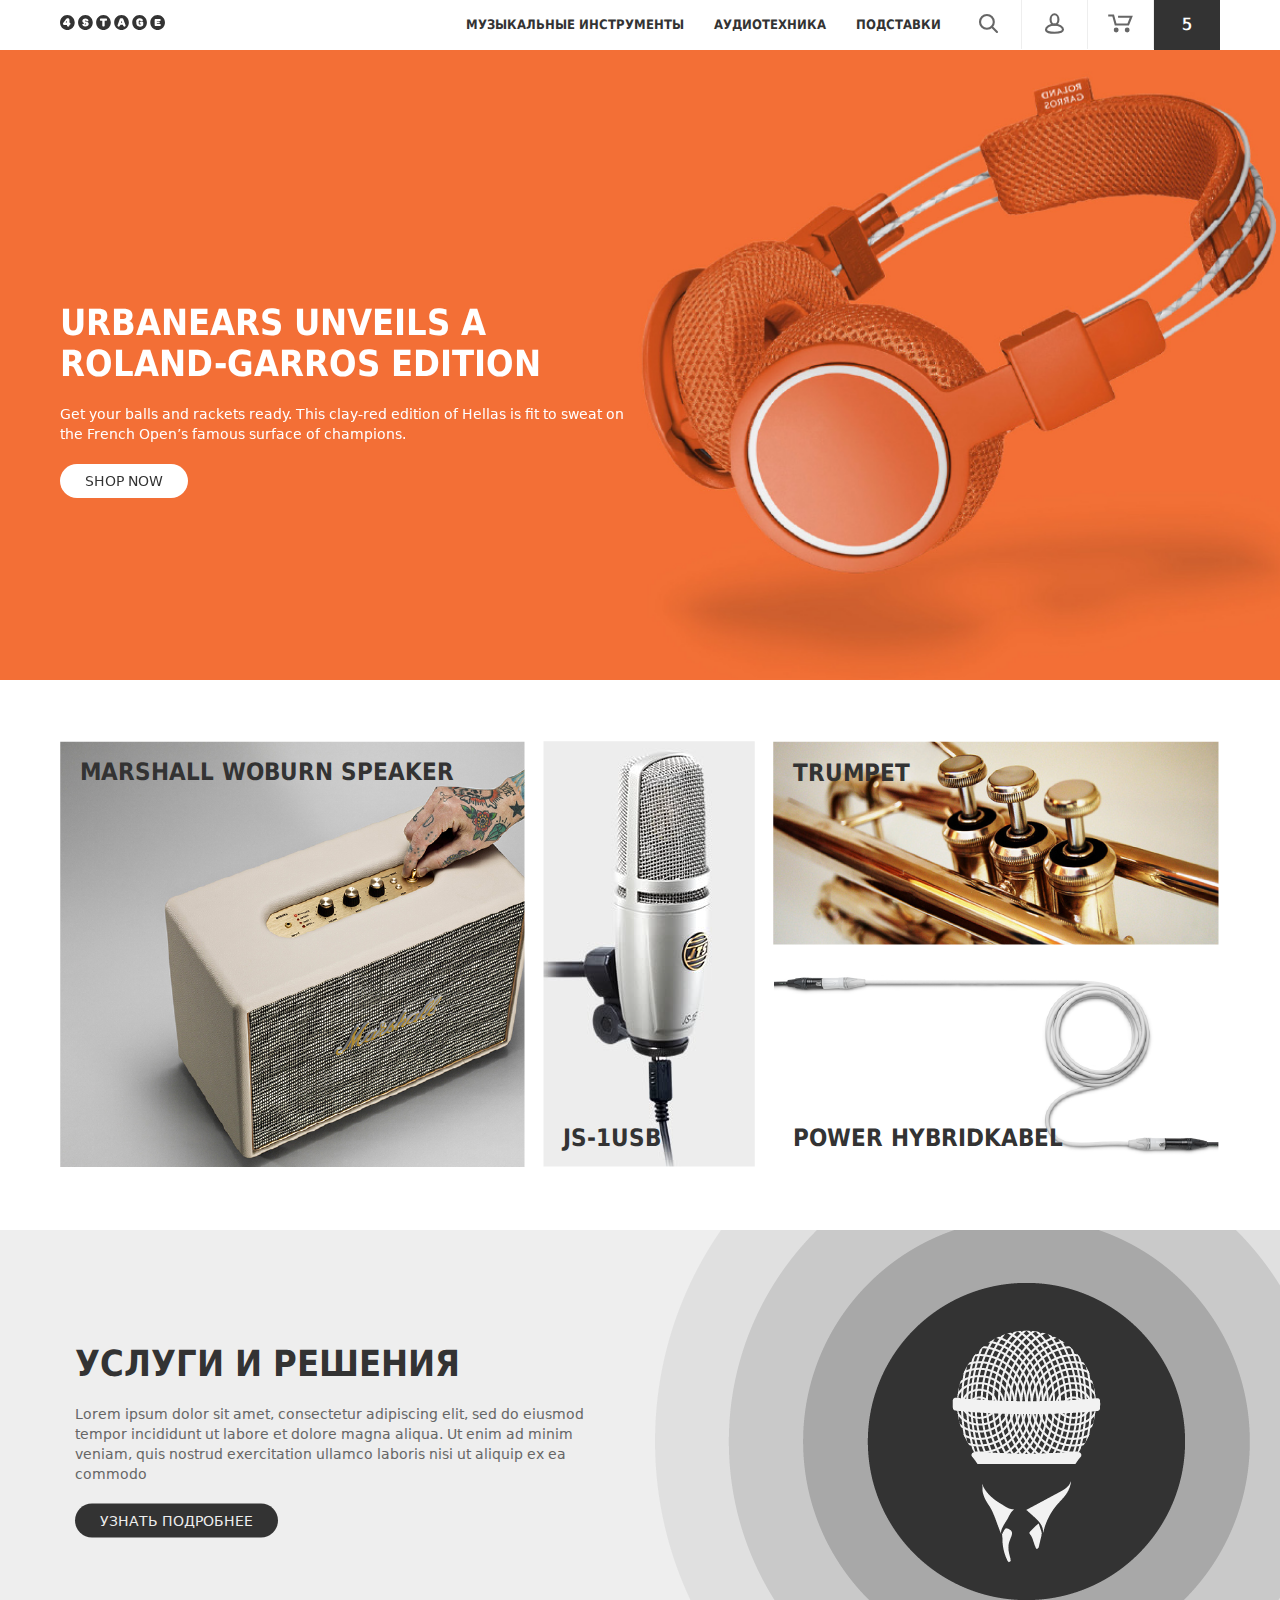
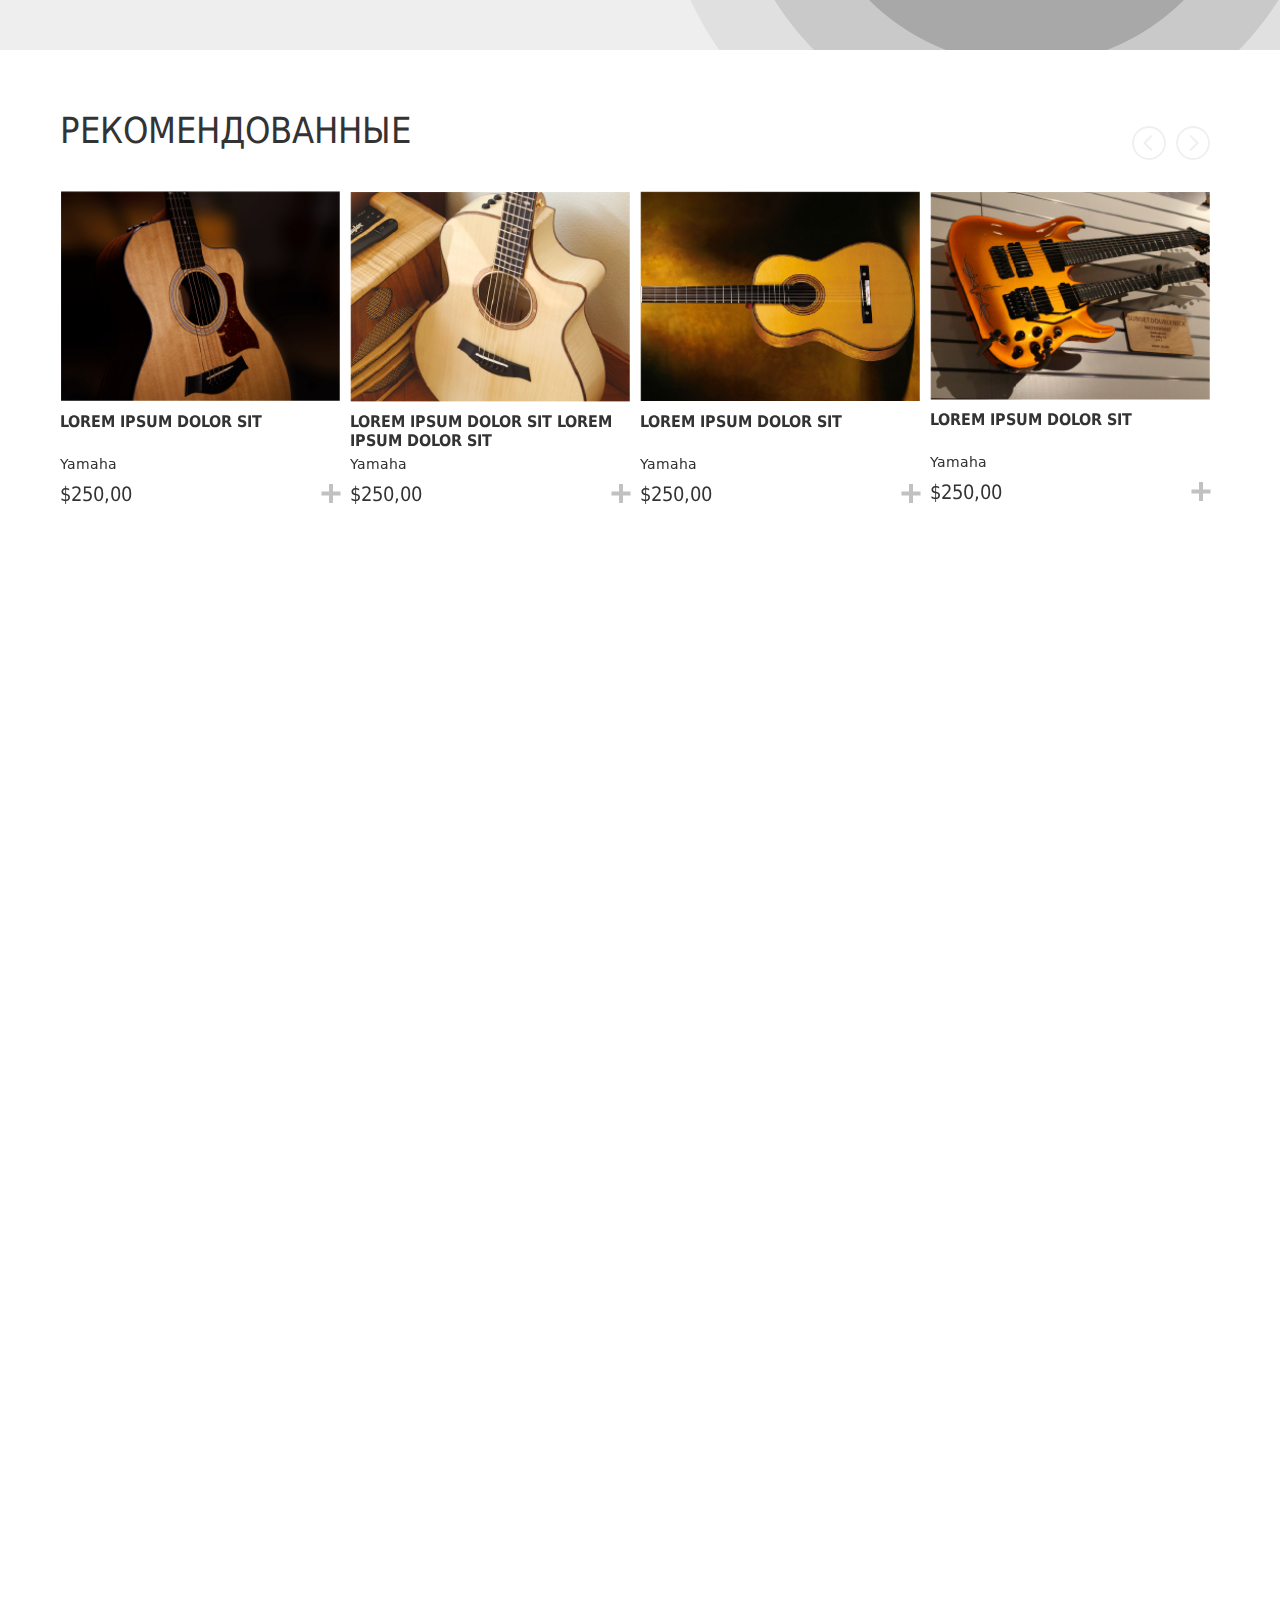
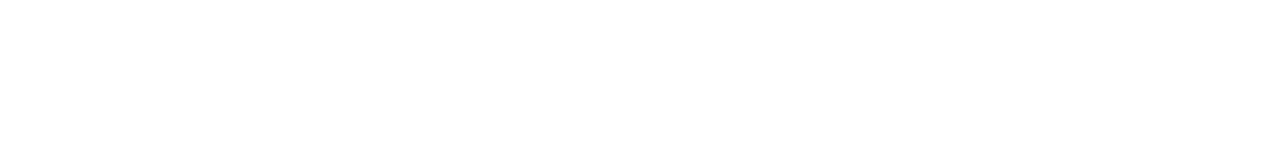
==== commit e3f9dc33: "qwerty" ====
--- a/index.html
+++ b/index.html
@@ -163,7 +163,7 @@
 </header>
 <main>
     <div class="all"></div>
-    <div id="owl-demo" class="owl-carousel owl-theme">
+    <div id="owl-demo" class="owl-carousel owl-theme part1">
         <div class="item"
              style="background: url(img/orange-01.png),no-repeat;background-position: center; background-size: cover">
             <div class="clearfix">
@@ -199,7 +199,7 @@
         </div>
 
     </div>
-    <div class="equipment clearfix">
+    <div class="part2 clearfix">
         <div class="amplifiers">
             <a href="#">
                 <img src="img/amplifiers-01.png" alt="">
@@ -227,7 +227,7 @@
             </div>
         </div>
     </div>
-    <div class="services">
+    <div class="part3">
         <div class="clearfix">
             <div class="col-lg-6">
                 <div>
@@ -242,33 +242,62 @@
             <div class="col-lg-6"><img src="img/mico-01.png" alt=""></div>
         </div>
     </div>
+    <div class="part4">
+        <h1>Рекомендованные</h1>
+        <div id="owl-recom">
+            <div class="item">
+                <a href="#"><img src="img/guitar1-01.png" alt="Owl Image"></a>
+                <h4><a href="#">Lorem ipsum dolor sit</a></h4>
+                <p><a href="#">Yamaha</a></p>
+                <div class="clearfix"><span>$250,00</span><span class="add"></span><span class="added"><img src="img/ico/added.svg" alt=""></span></div>
+            </div>
+            <div class="item">
+                <a href="#"><img src="img/guitar2-01.png" alt="Owl Image"></a>
+                <h4><a href="#">Lorem ipsum dolor sit Lorem ipsum dolor sit</a></h4>
+                <p><a href="#">Yamaha</a></p>
+                <div class="clearfix"><span>$250,00</span><span class="add"></span><span class="added"><img src="img/ico/added.svg" alt=""></span></div>
+            </div>
+            <div class="item">
+                <a href="#"><img src="img/guitar3-01.png" alt="Owl Image"></a>
+                <h4><a href="#">Lorem ipsum dolor sit</a></h4>
+                <p><a href="#">Yamaha</a></p>
+                <div class="clearfix"><span>$250,00</span><span class="add"></span><span class="added"><img src="img/ico/added.svg" alt=""></span></div>
+            </div>
+            <div class="item">
+                <a href="#"><img src="img/guitar4-01.png" alt="Owl Image"></a>
+                <h4><a href="#">Lorem ipsum dolor sit</a></h4>
+                <p><a href="#">Yamaha</a></p>
+                <div class="clearfix"><span>$250,00</span><span class="add"></span><span class="added"><img src="img/ico/added.svg" alt=""></span></div>
+            </div>
+            <div class="item">
+                <a href="#"><img src="img/guitar1-01.png" alt="Owl Image"></a>
+                <h4><a href="#">Lorem ipsum dolor sit</a></h4>
+                <p><a href="#">Yamaha</a></p>
+                <div class="clearfix"><span>$250,00</span><span class="add"></span><span class="added"><img src="img/ico/added.svg" alt=""></span></div>
+            </div>
+            <div class="item">
+                <a href="#"><img src="img/guitar3-01.png" alt="Owl Image"></a>
+                <h4><a href="#">Lorem ipsum dolor sit</a></h4>
+                <p><a href="#">Yamaha</a></p>
+                <div class="clearfix"><span>$250,00</span><span class="add"></span><span class="added"><img src="img/ico/added.svg" alt=""></span></div>
+            </div>
+
+        </div>
+    </div>
+    <div class="part5">
+
+    </div>
+    <br><br><br><br><br><br><br><br><br><br><br><br><br><br><br>
+    <br><br><br><br><br><br><br><br><br><br><br><br><br><br><br>
+    <br><br><br><br><br><br><br><br><br><br><br><br><br><br><br>
+    <br><br><br><br><br><br><br><br><br><br><br><br><br><br><br>
+    <br><br><br><br><br><br><br><br><br><br><br><br><br><br><br>
 </main>
 <footer>
 
 </footer>
 <script type="text/javascript" src="lib/jQuery/jquery-1.12.3.min.js"></script>
 <script src="lib/owl-carousel/js/owl.carousel.min.js"></script>
-<script>
-
-    $(document).ready(function () {
-        $("#owl-demo").owlCarousel({
-
-            slideSpeed: 300,
-            singleItem: true,
-            pagination: false,
-            navigation: false,
-            autoPlay: true
-
-            // "singleItem:true" is a shortcut for:
-            // items : 1,
-            // itemsDesktop : false,
-            // itemsDesktopSmall : false,
-            // itemsTablet: false,
-            // itemsMobile : false
-
-        });
-    })
-</script>
 <script type="text/javascript" src="lib/bootstrap/js/bootstrap.js"></script>
 <script src="js/main.js" type="text/javascript"></script>
 </body>
--- a/css/main.css
+++ b/css/main.css
@@ -128,6 +128,11 @@
 }
 
 /* line 112, ../lib/sass/main.scss */
+h1, h2, h4, h5, h6 {
+  line-height: normal;
+}
+
+/* line 116, ../lib/sass/main.scss */
 p {
   color: #666;
   font-size: 14px;
@@ -135,95 +140,95 @@
   line-height: 20px;
 }
 
-/* line 119, ../lib/sass/main.scss */
+/* line 123, ../lib/sass/main.scss */
 a {
   font-size: 14px;
 }
 
-/* line 124, ../lib/sass/main.scss */
+/* line 128, ../lib/sass/main.scss */
 header.navbar-fixed-top {
   z-index: 50;
 }
-/* line 127, ../lib/sass/main.scss */
+/* line 131, ../lib/sass/main.scss */
 header .navbar {
   margin: 0;
 }
-/* line 129, ../lib/sass/main.scss */
+/* line 133, ../lib/sass/main.scss */
 header .navbar.navbar-default {
   background-color: #fff;
   border: none;
   border-radius: 0;
 }
-/* line 134, ../lib/sass/main.scss */
+/* line 138, ../lib/sass/main.scss */
 header .navbar .container-fluid {
   max-width: 1280px;
   width: 100%;
   margin: 0 auto;
   padding: 0;
 }
-/* line 139, ../lib/sass/main.scss */
+/* line 143, ../lib/sass/main.scss */
 header .navbar .container-fluid .navbar-header {
   width: 100%;
   padding: 0 60px;
 }
-/* line 143, ../lib/sass/main.scss */
+/* line 147, ../lib/sass/main.scss */
 header .navbar .container-fluid .navbar-header .navbar-brand > img {
   width: 105px;
 }
-/* line 147, ../lib/sass/main.scss */
+/* line 151, ../lib/sass/main.scss */
 header .navbar .container-fluid .navbar-header .nav {
   float: right;
 }
-/* line 149, ../lib/sass/main.scss */
+/* line 153, ../lib/sass/main.scss */
 header .navbar .container-fluid .navbar-header .nav li {
   text-transform: uppercase;
   font-family: "DejaVuSansCondensed-Bold", sans-serif;
   cursor: pointer;
 }
-/* line 153, ../lib/sass/main.scss */
+/* line 157, ../lib/sass/main.scss */
 header .navbar .container-fluid .navbar-header .nav li a {
   color: #333;
   font-weight: 900;
   font-size: 13px;
 }
-/* line 157, ../lib/sass/main.scss */
+/* line 161, ../lib/sass/main.scss */
 header .navbar .container-fluid .navbar-header .nav li a:hover {
   color: #999;
 }
-/* line 163, ../lib/sass/main.scss */
+/* line 167, ../lib/sass/main.scss */
 header .navbar .container-fluid .navbar-header .nav li.active a {
   color: #999;
 }
-/* line 168, ../lib/sass/main.scss */
+/* line 172, ../lib/sass/main.scss */
 header .navbar .container-fluid .navbar-header .nav .active > a {
   background: none;
 }
-/* line 172, ../lib/sass/main.scss */
+/* line 176, ../lib/sass/main.scss */
 header .navbar .container-fluid .navbar-header .nav-menu {
   float: right;
 }
-/* line 174, ../lib/sass/main.scss */
+/* line 178, ../lib/sass/main.scss */
 header .navbar .container-fluid .navbar-header .nav-menu li {
   float: left;
 }
-/* line 177, ../lib/sass/main.scss */
+/* line 181, ../lib/sass/main.scss */
 header .navbar .container-fluid .navbar-header .nav-menu li {
   border-right: 1px solid #eee;
 }
-/* line 180, ../lib/sass/main.scss */
+/* line 184, ../lib/sass/main.scss */
 header .navbar .container-fluid .navbar-header .nav-menu li a {
   display: inline-block;
   padding: 13px 20px;
 }
-/* line 184, ../lib/sass/main.scss */
+/* line 188, ../lib/sass/main.scss */
 header .navbar .container-fluid .navbar-header .nav-menu li a img {
   width: 25px;
 }
-/* line 190, ../lib/sass/main.scss */
+/* line 194, ../lib/sass/main.scss */
 header .navbar .container-fluid .navbar-header .nav-menu li.search a img:last-child {
   display: none;
 }
-/* line 195, ../lib/sass/main.scss */
+/* line 199, ../lib/sass/main.scss */
 header .navbar .container-fluid .navbar-header .nav-menu li:last-child {
   background: #333;
   border: none;
@@ -235,11 +240,11 @@
   font-size: 16px;
   line-height: 50px;
 }
-/* line 211, ../lib/sass/main.scss */
+/* line 215, ../lib/sass/main.scss */
 header .tab-content {
   position: relative;
 }
-/* line 213, ../lib/sass/main.scss */
+/* line 217, ../lib/sass/main.scss */
 header .tab-content .drop-menu {
   position: absolute;
   z-index: 53;
@@ -247,7 +252,7 @@
   width: 100%;
   background: #eee;
 }
-/* line 219, ../lib/sass/main.scss */
+/* line 223, ../lib/sass/main.scss */
 header .tab-content .drop-menu li {
   -webkit-transition: all 0.3s ease-in-out;
   -moz-transition: all 0.3s ease-in-out;
@@ -258,28 +263,28 @@
   height: 160px;
   padding: 30px;
 }
-/* line 225, ../lib/sass/main.scss */
+/* line 229, ../lib/sass/main.scss */
 header .tab-content .drop-menu li:hover {
   background: #333;
 }
-/* line 227, ../lib/sass/main.scss */
+/* line 231, ../lib/sass/main.scss */
 header .tab-content .drop-menu li:hover a {
   color: #eee;
 }
-/* line 229, ../lib/sass/main.scss */
+/* line 233, ../lib/sass/main.scss */
 header .tab-content .drop-menu li:hover a img {
   -webkit-filter: brightness(465%);
   /* Chrome, Safari, Opera */
   filter: brightness(465%);
 }
-/* line 235, ../lib/sass/main.scss */
+/* line 239, ../lib/sass/main.scss */
 header .tab-content .drop-menu li a {
   width: 100%;
   display: inline-block;
   height: 100%;
   vertical-align: middle;
 }
-/* line 240, ../lib/sass/main.scss */
+/* line 244, ../lib/sass/main.scss */
 header .tab-content .drop-menu li a img {
   width: 50px;
   display: inline-block;
@@ -288,13 +293,13 @@
   -o-transition: all 0.3s ease-in-out;
   transition: all 0.3s ease-in-out;
 }
-/* line 245, ../lib/sass/main.scss */
+/* line 249, ../lib/sass/main.scss */
 header .tab-content .drop-menu li a span {
   font-size: 12px;
   display: block;
   margin-top: 10px;
 }
-/* line 252, ../lib/sass/main.scss */
+/* line 256, ../lib/sass/main.scss */
 header .tab-content .drop-menu:before {
   content: '';
   position: absolute;
@@ -306,25 +311,25 @@
   border-right: 10px solid transparent;
   border-bottom: 12px solid #eee;
 }
-/* line 264, ../lib/sass/main.scss */
+/* line 268, ../lib/sass/main.scss */
 header .tab-content #menu1.drop-menu:before {
   left: 885px;
 }
-/* line 267, ../lib/sass/main.scss */
+/* line 271, ../lib/sass/main.scss */
 header .tab-content #menu2.drop-menu:before {
   right: 815px;
 }
-/* line 270, ../lib/sass/main.scss */
+/* line 274, ../lib/sass/main.scss */
 header .tab-content #menu3.drop-menu:before {
   right: 685px;
 }
-/* line 276, ../lib/sass/main.scss */
+/* line 280, ../lib/sass/main.scss */
 header .log-sub {
   width: 1160px;
   margin: 0 auto;
   position: relative;
 }
-/* line 280, ../lib/sass/main.scss */
+/* line 284, ../lib/sass/main.scss */
 header .log-sub .login {
   right: 15px;
   text-align: center;
@@ -334,16 +339,16 @@
   border-bottom-left-radius: 10px;
   border-bottom-right-radius: 10px;
 }
-/* line 289, ../lib/sass/main.scss */
+/* line 293, ../lib/sass/main.scss */
 header .log-sub .login:before, header .log-sub .login:after {
   right: 140px;
 }
-/* line 293, ../lib/sass/main.scss */
+/* line 297, ../lib/sass/main.scss */
 header .log-sub .login h1 {
   font-size: 36px;
   font-family: "DejaVuSansCondensed", sans-serif;
 }
-/* line 298, ../lib/sass/main.scss */
+/* line 302, ../lib/sass/main.scss */
 header .log-sub .login input {
   width: 270px;
   padding: 10px 15px;
@@ -353,11 +358,11 @@
   outline: none;
   color: #999;
 }
-/* line 306, ../lib/sass/main.scss */
+/* line 310, ../lib/sass/main.scss */
 header .log-sub .login input:focus {
   border: 1px solid #999;
 }
-/* line 310, ../lib/sass/main.scss */
+/* line 314, ../lib/sass/main.scss */
 header .log-sub .login input[type='submit'] {
   width: 154px;
   margin: 10px auto;
@@ -366,21 +371,21 @@
   border-radius: 50px;
   font-family: "DejaVuSansCondensed", sans-serif;
 }
-/* line 319, ../lib/sass/main.scss */
+/* line 323, ../lib/sass/main.scss */
 header .log-sub .login a {
   font-family: "DejaVuSans-Bold", sans-serif;
   font-size: 14px;
   margin: 10px 0;
   font-weight: 700;
 }
-/* line 327, ../lib/sass/main.scss */
+/* line 331, ../lib/sass/main.scss */
 header .log-sub .login,
 header .log-sub .subtotal {
   border: 1px solid #eee;
   display: none;
   background: #fff;
 }
-/* line 332, ../lib/sass/main.scss */
+/* line 336, ../lib/sass/main.scss */
 header .log-sub .login:before, header .log-sub .login:after,
 header .log-sub .subtotal:before,
 header .log-sub .subtotal:after {
@@ -392,56 +397,56 @@
   border-left: 10px solid transparent;
   border-right: 10px solid transparent;
 }
-/* line 341, ../lib/sass/main.scss */
+/* line 345, ../lib/sass/main.scss */
 header .log-sub .login:before,
 header .log-sub .subtotal:before {
   top: -13px;
   border-bottom: 12px solid #eee;
 }
-/* line 345, ../lib/sass/main.scss */
+/* line 349, ../lib/sass/main.scss */
 header .log-sub .login:after,
 header .log-sub .subtotal:after {
   top: -12px;
   border-bottom: 12px solid #fff;
 }
-/* line 350, ../lib/sass/main.scss */
+/* line 354, ../lib/sass/main.scss */
 header .log-sub .subtotal {
   position: absolute;
   right: 0;
 }
-/* line 353, ../lib/sass/main.scss */
+/* line 357, ../lib/sass/main.scss */
 header .log-sub .subtotal:before, header .log-sub .subtotal:after {
   right: 90px;
 }
-/* line 356, ../lib/sass/main.scss */
+/* line 360, ../lib/sass/main.scss */
 header .log-sub .subtotal ul {
   width: 300px;
 }
-/* line 358, ../lib/sass/main.scss */
+/* line 362, ../lib/sass/main.scss */
 header .log-sub .subtotal ul li {
   position: relative;
   padding: 20px 20px 0 20px;
 }
-/* line 361, ../lib/sass/main.scss */
+/* line 365, ../lib/sass/main.scss */
 header .log-sub .subtotal ul li:after {
   border-bottom: 1px solid #eee;
   width: 260px;
   padding: 10px 0;
 }
-/* line 367, ../lib/sass/main.scss */
+/* line 371, ../lib/sass/main.scss */
 header .log-sub .subtotal ul li div {
   float: left;
 }
-/* line 369, ../lib/sass/main.scss */
+/* line 373, ../lib/sass/main.scss */
 header .log-sub .subtotal ul li div p {
   font-size: 13px;
   color: #666;
 }
-/* line 375, ../lib/sass/main.scss */
+/* line 379, ../lib/sass/main.scss */
 header .log-sub .subtotal ul li div:last-child {
   float: right;
 }
-/* line 377, ../lib/sass/main.scss */
+/* line 381, ../lib/sass/main.scss */
 header .log-sub .subtotal ul li div:last-child p {
   position: absolute;
   bottom: 22px;
@@ -449,7 +454,7 @@
   font-family: "DejaVuSans-Bold", sans-serif;
   font-weight: 600;
 }
-/* line 384, ../lib/sass/main.scss */
+/* line 388, ../lib/sass/main.scss */
 header .log-sub .subtotal ul li div:last-child .close {
   position: absolute;
   right: 20px;
@@ -459,7 +464,7 @@
   opacity: 0;
   transition: 0s;
 }
-/* line 393, ../lib/sass/main.scss */
+/* line 397, ../lib/sass/main.scss */
 header .log-sub .subtotal ul li div:last-child .close:before, header .log-sub .subtotal ul li div:last-child .close:after {
   position: absolute;
   right: 10px;
@@ -468,46 +473,42 @@
   width: 2px;
   background-color: #999;
 }
-/* line 401, ../lib/sass/main.scss */
+/* line 405, ../lib/sass/main.scss */
 header .log-sub .subtotal ul li div:last-child .close:before {
   transform: rotate(45deg);
 }
-/* line 404, ../lib/sass/main.scss */
+/* line 408, ../lib/sass/main.scss */
 header .log-sub .subtotal ul li div:last-child .close:after {
   transform: rotate(-45deg);
 }
-/* line 408, ../lib/sass/main.scss */
+/* line 412, ../lib/sass/main.scss */
 header .log-sub .subtotal ul li div h4 {
   font-family: "DejaVuSansCondensed-Bold", sans-serif;
   font-size: 16px;
   margin-bottom: 5px;
 }
-/* line 412, ../lib/sass/main.scss */
-header .log-sub .subtotal ul li div h4 + p {
-  margin-bottom: 13px;
-}
-/* line 415, ../lib/sass/main.scss */
+/* line 418, ../lib/sass/main.scss */
 header .log-sub .subtotal ul li div h4 + p + p span {
   font-weight: 600;
 }
-/* line 422, ../lib/sass/main.scss */
+/* line 425, ../lib/sass/main.scss */
 header .log-sub .subtotal ul li .pic {
   margin-right: 10px;
 }
-/* line 424, ../lib/sass/main.scss */
+/* line 427, ../lib/sass/main.scss */
 header .log-sub .subtotal ul li .pic img {
   width: 62px;
   height: 62px;
 }
-/* line 429, ../lib/sass/main.scss */
+/* line 432, ../lib/sass/main.scss */
 header .log-sub .subtotal ul li:hover {
   background: #eee;
 }
-/* line 433, ../lib/sass/main.scss */
+/* line 436, ../lib/sass/main.scss */
 header .log-sub .subtotal ul li:hover div:last-child .close {
   opacity: 1;
 }
-/* line 442, ../lib/sass/main.scss */
+/* line 445, ../lib/sass/main.scss */
 header .log-sub .subtotal .checkout {
   width: 300px;
   padding: 20px;
@@ -515,21 +516,21 @@
   border-bottom-left-radius: 10px;
   border-bottom-right-radius: 10px;
 }
-/* line 448, ../lib/sass/main.scss */
+/* line 451, ../lib/sass/main.scss */
 header .log-sub .subtotal .checkout span {
   margin-bottom: 20px;
 }
-/* line 450, ../lib/sass/main.scss */
+/* line 453, ../lib/sass/main.scss */
 header .log-sub .subtotal .checkout span:first-child {
   float: left;
   font-family: "DejaVuSansCondensed", sans-serif;
 }
-/* line 454, ../lib/sass/main.scss */
+/* line 457, ../lib/sass/main.scss */
 header .log-sub .subtotal .checkout span:last-of-type {
   float: right;
   font-family: CondensedBold, sans-serif;
 }
-/* line 459, ../lib/sass/main.scss */
+/* line 462, ../lib/sass/main.scss */
 header .log-sub .subtotal .checkout a {
   font-family: "DejaVuSansCondensed", sans-serif;
   display: block;
@@ -543,11 +544,11 @@
   float: left;
 }
 
-/* line 476, ../lib/sass/main.scss */
+/* line 479, ../lib/sass/main.scss */
 main {
   margin-top: 50px;
 }
-/* line 478, ../lib/sass/main.scss */
+/* line 481, ../lib/sass/main.scss */
 main .black-overlay {
   width: 100%;
   height: 100%;
@@ -558,141 +559,263 @@
   z-index: 5;
   overflow-y: hidden;
 }
-/* line 488, ../lib/sass/main.scss */
-main #owl-demo .item {
+/* line 492, ../lib/sass/main.scss */
+main .part2,
+main .part3 .clearfix,
+main .part4 {
+  max-width: 1280px;
+  padding: 0 60px 0 60px;
+}
+/* line 499, ../lib/sass/main.scss */
+main .part1,
+main .part2,
+main .part3,
+main .part4 {
+  margin: 0 auto 60px;
+}
+/* line 506, ../lib/sass/main.scss */
+main .part1 .item {
   margin: 0 auto;
   height: 70vh;
 }
-/* line 492, ../lib/sass/main.scss */
-main #owl-demo .item .clearfix {
+/* line 510, ../lib/sass/main.scss */
+main .part1 .item .clearfix {
   position: relative;
   max-width: 1280px;
   margin: 0 auto;
   height: 100%;
 }
-/* line 497, ../lib/sass/main.scss */
-main #owl-demo .item .clearfix .shop-now {
+/* line 515, ../lib/sass/main.scss */
+main .part1 .item .clearfix .shop-now {
   position: absolute;
   padding: 0 0 0 60px;
   top: 40%;
 }
-/* line 501, ../lib/sass/main.scss */
-main #owl-demo .item .clearfix .shop-now h1, main #owl-demo .item .clearfix .shop-now p {
+/* line 519, ../lib/sass/main.scss */
+main .part1 .item .clearfix .shop-now h1, main .part1 .item .clearfix .shop-now p {
   color: #fff;
   margin-bottom: 20px;
 }
-/* line 505, ../lib/sass/main.scss */
-main #owl-demo .item .clearfix .shop-now h1 {
+/* line 523, ../lib/sass/main.scss */
+main .part1 .item .clearfix .shop-now h1 {
   font-family: "DejaVuSansCondensed-Bold";
 }
-/* line 508, ../lib/sass/main.scss */
-main #owl-demo .item .clearfix .shop-now a {
+/* line 526, ../lib/sass/main.scss */
+main .part1 .item .clearfix .shop-now a {
   display: inline-block;
   background: #fff;
   color: #333;
   padding: 10px 25px;
   border-radius: 50px;
 }
-/* line 524, ../lib/sass/main.scss */
-main .equipment {
-  max-width: 1280px;
-  margin: 60px auto;
-  padding: 0 60px 0 60px;
-}
-/* line 528, ../lib/sass/main.scss */
-main .equipment div {
+/* line 543, ../lib/sass/main.scss */
+main .part2 div {
   position: relative;
   display: inline-block;
 }
-/* line 531, ../lib/sass/main.scss */
-main .equipment div span {
+/* line 546, ../lib/sass/main.scss */
+main .part2 div span {
   text-transform: uppercase;
   position: absolute;
   font-family: "DejaVuSansCondensed-Bold";
   font-size: 24px;
 }
-/* line 538, ../lib/sass/main.scss */
-main .equipment .amplifiers {
+/* line 553, ../lib/sass/main.scss */
+main .part2 .amplifiers {
   margin-right: 13px;
 }
-/* line 540, ../lib/sass/main.scss */
-main .equipment .amplifiers span {
+/* line 555, ../lib/sass/main.scss */
+main .part2 .amplifiers span {
   left: 20px;
   top: 20px;
 }
-/* line 545, ../lib/sass/main.scss */
-main .equipment .microphone {
+/* line 560, ../lib/sass/main.scss */
+main .part2 .microphone {
   margin-right: 13px;
 }
-/* line 547, ../lib/sass/main.scss */
-main .equipment .microphone span {
+/* line 562, ../lib/sass/main.scss */
+main .part2 .microphone span {
   left: 20px;
   bottom: 20px;
 }
-/* line 553, ../lib/sass/main.scss */
-main .equipment .trumpet div {
+/* line 568, ../lib/sass/main.scss */
+main .part2 .trumpet div {
   display: block;
 }
-/* line 555, ../lib/sass/main.scss */
-main .equipment .trumpet div:first-child {
+/* line 570, ../lib/sass/main.scss */
+main .part2 .trumpet div:first-child {
   margin-bottom: 12px;
 }
-/* line 557, ../lib/sass/main.scss */
-main .equipment .trumpet div:first-child span {
+/* line 572, ../lib/sass/main.scss */
+main .part2 .trumpet div:first-child span {
   left: 20px;
   top: 20px;
 }
-/* line 563, ../lib/sass/main.scss */
-main .equipment .trumpet div:last-child span {
+/* line 578, ../lib/sass/main.scss */
+main .part2 .trumpet div:last-child span {
   left: 20px;
   bottom: 20px;
 }
-/* line 571, ../lib/sass/main.scss */
-main .services {
+/* line 586, ../lib/sass/main.scss */
+main .part3 {
   position: relative;
   background: #eee;
   width: 100%;
   overflow: hidden;
   height: 420px;
 }
-/* line 577, ../lib/sass/main.scss */
-main .services .clearfix {
+/* line 592, ../lib/sass/main.scss */
+main .part3 .clearfix {
   position: relative;
   width: 1280px;
   margin: 0 auto;
   padding: 0 60px 0 60px;
   height: 100%;
 }
-/* line 583, ../lib/sass/main.scss */
-main .services .clearfix .col-lg-6:first-child {
+/* line 598, ../lib/sass/main.scss */
+main .part3 .clearfix .col-lg-6:first-child {
   height: 100%;
 }
-/* line 585, ../lib/sass/main.scss */
-main .services .clearfix .col-lg-6:first-child div {
+/* line 600, ../lib/sass/main.scss */
+main .part3 .clearfix .col-lg-6:first-child div {
   width: 90%;
   position: absolute;
   top: 50%;
   padding-left: 0;
   transform: translateY(-50%);
 }
-/* line 591, ../lib/sass/main.scss */
-main .services .clearfix .col-lg-6:first-child div h1, main .services .clearfix .col-lg-6:first-child div p {
+/* line 606, ../lib/sass/main.scss */
+main .part3 .clearfix .col-lg-6:first-child div h1, main .part3 .clearfix .col-lg-6:first-child div p {
   margin-bottom: 20px;
 }
-/* line 594, ../lib/sass/main.scss */
-main .services .clearfix .col-lg-6:first-child div h1 {
+/* line 609, ../lib/sass/main.scss */
+main .part3 .clearfix .col-lg-6:first-child div h1 {
   font-family: "DejaVuSansCondensed-Bold";
 }
-/* line 597, ../lib/sass/main.scss */
-main .services .clearfix .col-lg-6:first-child div a {
+/* line 612, ../lib/sass/main.scss */
+main .part3 .clearfix .col-lg-6:first-child div a {
   padding: 10px 25px;
   background: #333;
   color: #eee;
   border-radius: 50px;
   display: inline-block;
 }
-/* line 607, ../lib/sass/main.scss */
-main .services .clearfix img {
+/* line 622, ../lib/sass/main.scss */
+main .part3 .clearfix img {
   position: absolute;
   top: -160px;
 }
+/* line 629, ../lib/sass/main.scss */
+main .part4 h1 {
+  font-family: "DejaVuSansCondensed";
+  margin-bottom: 40px;
+}
+/* line 635, ../lib/sass/main.scss */
+main .part4 #owl-recom .owl-item .item {
+  margin-right: 10px;
+  position: relative;
+}
+/* line 640, ../lib/sass/main.scss */
+main .part4 #owl-recom .owl-item .item a img {
+  display: block;
+  width: 100%;
+  height: auto;
+}
+/* line 647, ../lib/sass/main.scss */
+main .part4 #owl-recom .owl-item .item h4 {
+  height: 32px;
+  margin: 10px 0;
+}
+/* line 650, ../lib/sass/main.scss */
+main .part4 #owl-recom .owl-item .item h4 a {
+  text-transform: uppercase;
+  font-family: "DejaVuSansCondensed-Bold";
+  font-size: 16px;
+}
+/* line 658, ../lib/sass/main.scss */
+main .part4 #owl-recom .owl-item .item p {
+  margin-bottom: 10px;
+}
+/* line 662, ../lib/sass/main.scss */
+main .part4 #owl-recom .owl-item .item div span {
+  float: left;
+  font-size: 20px;
+  font-family: "DejaVuSansCondensed";
+}
+/* line 668, ../lib/sass/main.scss */
+main .part4 #owl-recom .owl-item .item div .add {
+  float: right;
+  position: absolute;
+  right: 0;
+  bottom: 0;
+  cursor: pointer;
+  width: 20px;
+  height: 20px;
+  opacity: 0.3;
+  transition: all 0.3s ease-in-out;
+}
+/* line 678, ../lib/sass/main.scss */
+main .part4 #owl-recom .owl-item .item div .add:hover {
+  opacity: 1;
+  transform: rotate(90deg);
+}
+/* line 682, ../lib/sass/main.scss */
+main .part4 #owl-recom .owl-item .item div .add:before, main .part4 #owl-recom .owl-item .item div .add:after {
+  position: absolute;
+  left: 9px;
+  content: ' ';
+  height: 19px;
+  width: 4px;
+  background-color: #333;
+}
+/* line 690, ../lib/sass/main.scss */
+main .part4 #owl-recom .owl-item .item div .add:before {
+  transform: rotate(0deg);
+}
+/* line 693, ../lib/sass/main.scss */
+main .part4 #owl-recom .owl-item .item div .add:after {
+  transform: rotate(90deg);
+}
+/* line 697, ../lib/sass/main.scss */
+main .part4 #owl-recom .owl-item .item div .added {
+  position: absolute;
+  right: 0;
+  display: none;
+}
+/* line 701, ../lib/sass/main.scss */
+main .part4 #owl-recom .owl-item .item div .added img {
+  width: 20px;
+}
+/* line 708, ../lib/sass/main.scss */
+main .part4 #owl-recom .owl-controls {
+  position: absolute;
+  top: -70px;
+  right: 5px;
+  margin: 0;
+}
+/* line 713, ../lib/sass/main.scss */
+main .part4 #owl-recom .owl-controls .owl-prev {
+  background: url("../img/ico/arrow-l.svg"), no-repeat;
+}
+/* line 715, ../lib/sass/main.scss */
+main .part4 #owl-recom .owl-controls .owl-prev:hover {
+  opacity: 1;
+}
+/* line 719, ../lib/sass/main.scss */
+main .part4 #owl-recom .owl-controls .owl-next {
+  background: url("../img/ico/arrow-r.svg"), no-repeat;
+}
+/* line 721, ../lib/sass/main.scss */
+main .part4 #owl-recom .owl-controls .owl-next:hover {
+  opacity: 1;
+}
+/* line 725, ../lib/sass/main.scss */
+main .part4 #owl-recom .owl-controls .owl-next, main .part4 #owl-recom .owl-controls .owl-prev {
+  width: 34px;
+  height: 34px;
+  opacity: 0.5;
+  -webkit-transition: all 0.3s ease-in-out;
+  -moz-transition: all 0.3s ease-in-out;
+  -o-transition: all 0.3s ease-in-out;
+  transition: all 0.3s ease-in-out;
+}
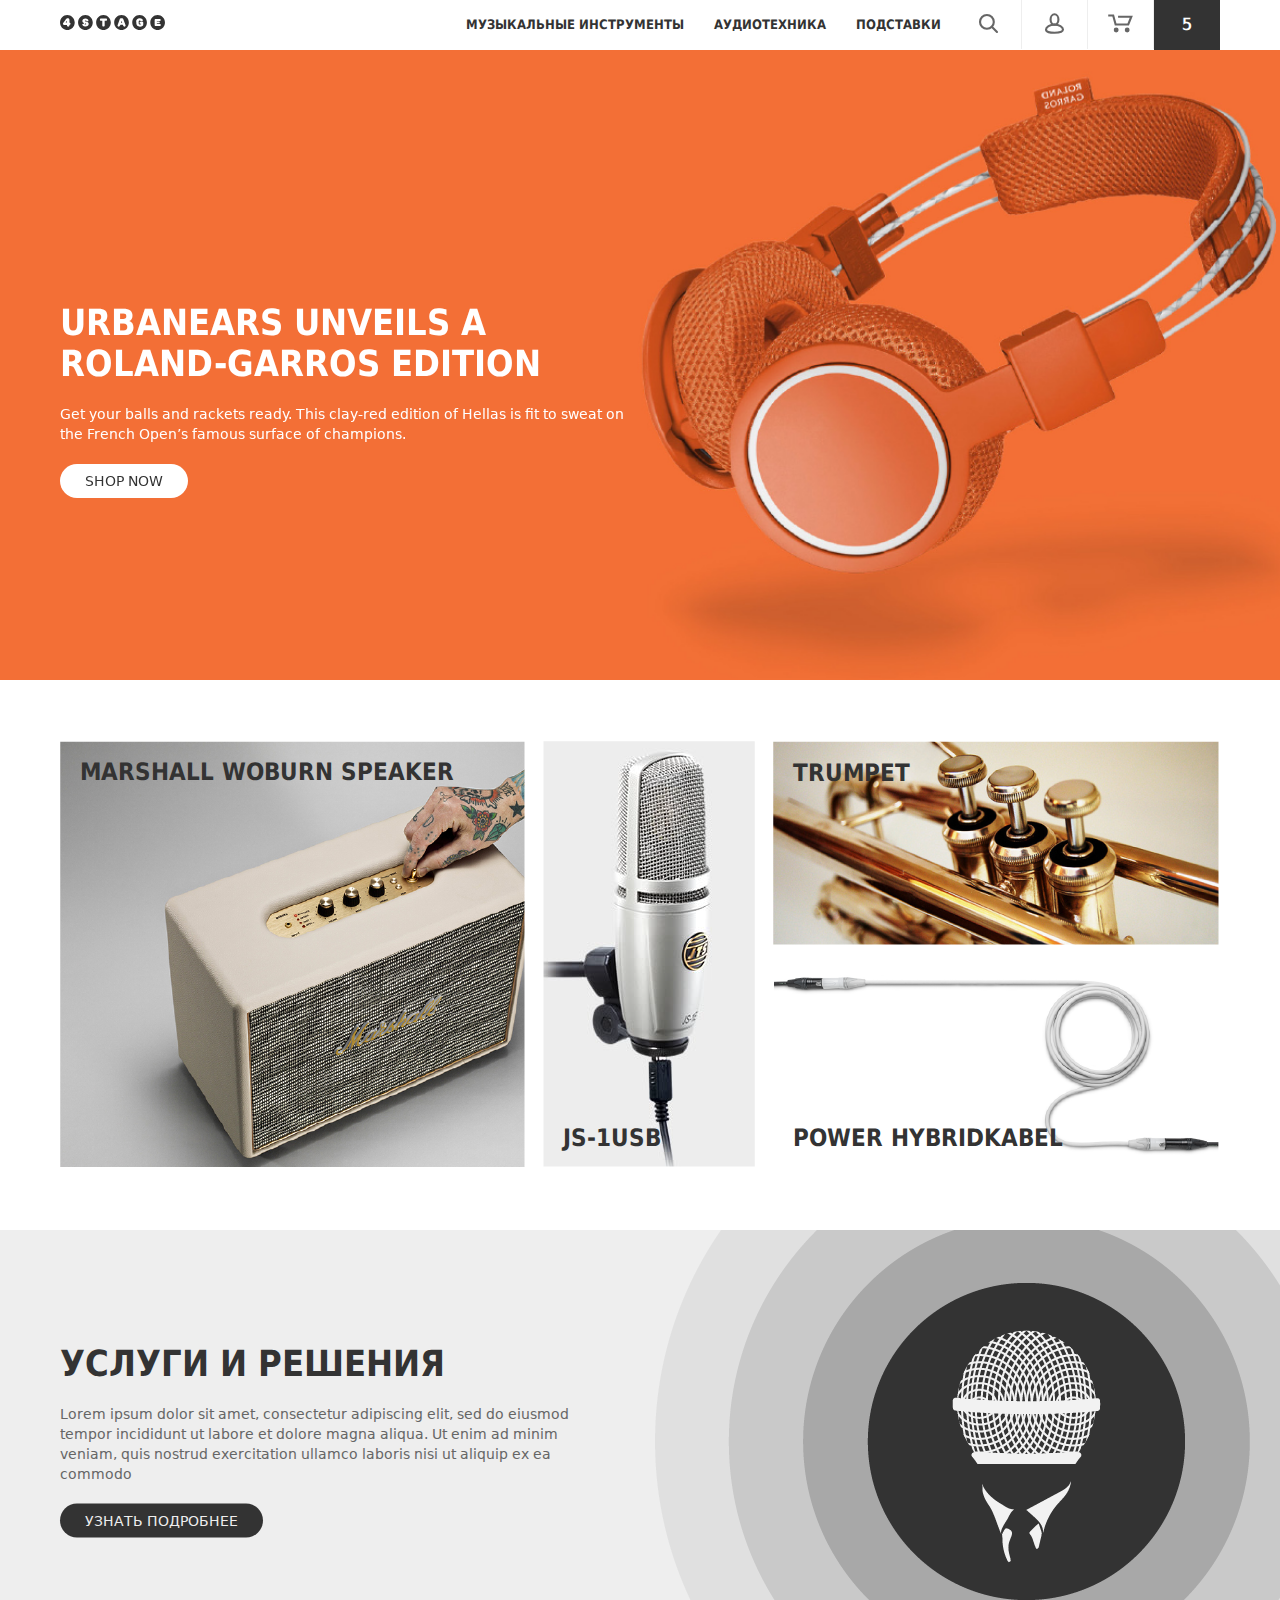
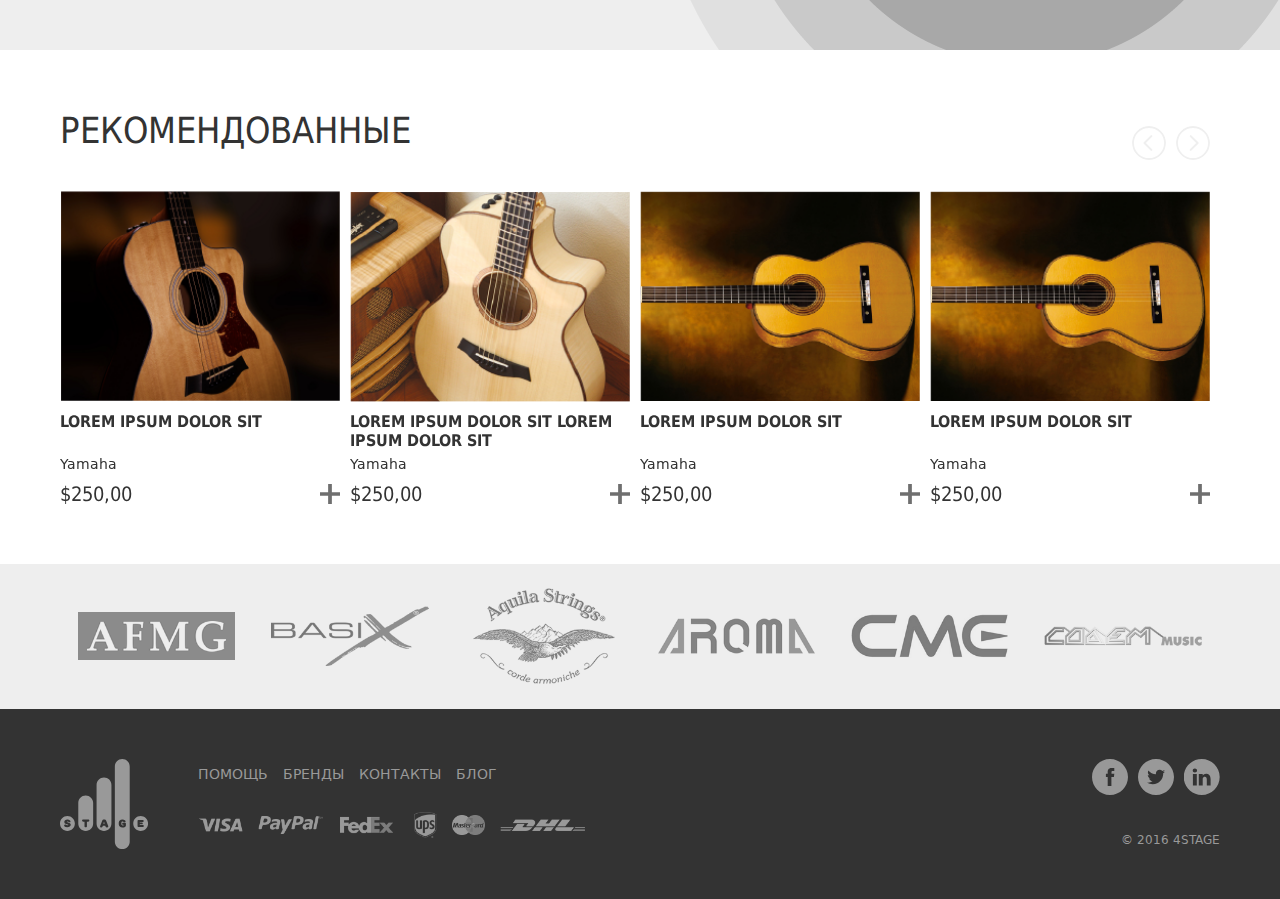
==== commit f830fee8: "qwerty" ====
--- a/index.html
+++ b/index.html
@@ -158,6 +158,11 @@
                 <span>$12500</span>
                 <a href="#">ПЕРЕЙТИ К ОФОРМЛЕНИЮ</a>
             </div>
+            <div class="bucket-empty">
+                <img src="img/ico/empty-bucket-01.svg" alt="">
+                <h1>карзина ПУСТА</h1>
+                <p>Brows our products and fill the cart</p>
+            </div>
         </div>
     </div>
 </header>
@@ -200,30 +205,32 @@
 
     </div>
     <div class="part2 clearfix">
-        <div class="amplifiers">
-            <a href="#">
-                <img src="img/amplifiers-01.png" alt="">
-                <span>Marshall Woburn Speaker</span>
-            </a>
-        </div>
-        <div class="microphone">
-            <a href="#">
-                <img src="img/microphone-01.png" alt="">
-                <span>JS-1USB</span>
-            </a>
-        </div>
-        <div class="trumpet">
-            <div>
+        <div class="instruments">
+            <div class="amplifiers">
                 <a href="#">
-                    <img src="img/trumpet-01.png" alt="">
-                    <span>trumpet</span>
+                    <img src="img/amplifiers-01.png" alt="">
+                    <span>Marshall Woburn Speaker</span>
                 </a>
             </div>
-            <div>
+            <div class="microphone">
                 <a href="#">
-                    <img src="img/asd-01.png" alt="">
-                    <span>Power Hybridkabel</span>
+                    <img src="img/microphone-01.png" alt="">
+                    <span>JS-1USB</span>
                 </a>
+            </div>
+            <div class="trumpet">
+                <div>
+                    <a href="#">
+                        <img src="img/trumpet-01.png" alt="">
+                        <span>trumpet</span>
+                    </a>
+                </div>
+                <div>
+                    <a href="#">
+                        <img src="img/asd-01.png" alt="">
+                        <span>Power Hybridkabel</span>
+                    </a>
+                </div>
             </div>
         </div>
     </div>
@@ -243,58 +250,119 @@
         </div>
     </div>
     <div class="part4">
-        <h1>Рекомендованные</h1>
-        <div id="owl-recom">
-            <div class="item">
-                <a href="#"><img src="img/guitar1-01.png" alt="Owl Image"></a>
-                <h4><a href="#">Lorem ipsum dolor sit</a></h4>
-                <p><a href="#">Yamaha</a></p>
-                <div class="clearfix"><span>$250,00</span><span class="add"></span><span class="added"><img src="img/ico/added.svg" alt=""></span></div>
-            </div>
-            <div class="item">
-                <a href="#"><img src="img/guitar2-01.png" alt="Owl Image"></a>
-                <h4><a href="#">Lorem ipsum dolor sit Lorem ipsum dolor sit</a></h4>
-                <p><a href="#">Yamaha</a></p>
-                <div class="clearfix"><span>$250,00</span><span class="add"></span><span class="added"><img src="img/ico/added.svg" alt=""></span></div>
-            </div>
-            <div class="item">
-                <a href="#"><img src="img/guitar3-01.png" alt="Owl Image"></a>
-                <h4><a href="#">Lorem ipsum dolor sit</a></h4>
-                <p><a href="#">Yamaha</a></p>
-                <div class="clearfix"><span>$250,00</span><span class="add"></span><span class="added"><img src="img/ico/added.svg" alt=""></span></div>
-            </div>
-            <div class="item">
-                <a href="#"><img src="img/guitar4-01.png" alt="Owl Image"></a>
-                <h4><a href="#">Lorem ipsum dolor sit</a></h4>
-                <p><a href="#">Yamaha</a></p>
-                <div class="clearfix"><span>$250,00</span><span class="add"></span><span class="added"><img src="img/ico/added.svg" alt=""></span></div>
-            </div>
-            <div class="item">
-                <a href="#"><img src="img/guitar1-01.png" alt="Owl Image"></a>
-                <h4><a href="#">Lorem ipsum dolor sit</a></h4>
-                <p><a href="#">Yamaha</a></p>
-                <div class="clearfix"><span>$250,00</span><span class="add"></span><span class="added"><img src="img/ico/added.svg" alt=""></span></div>
-            </div>
-            <div class="item">
-                <a href="#"><img src="img/guitar3-01.png" alt="Owl Image"></a>
-                <h4><a href="#">Lorem ipsum dolor sit</a></h4>
-                <p><a href="#">Yamaha</a></p>
-                <div class="clearfix"><span>$250,00</span><span class="add"></span><span class="added"><img src="img/ico/added.svg" alt=""></span></div>
-            </div>
-
+        <div class="recom">
+            <h1>Рекомендованные</h1>
+            <div id="owl-recom">
+                <div class="item">
+                    <a href="#"><img src="img/guitar1-01.png" alt="Owl Image"></a>
+                    <h4><a href="#">Lorem ipsum dolor sit</a></h4>
+                    <p><a href="#">Yamaha</a></p>
+                    <div class="clearfix"><span>$250,00</span><span class="add"><img src="img/ico/add.svg"
+                                                                                     alt=""></span><span
+                            class="added"><img
+                            src="img/ico/added.svg" alt=""></span></div>
+                </div>
+                <div class="item">
+                    <a href="#"><img src="img/guitar2-01.png" alt="Owl Image"></a>
+                    <h4><a href="#">Lorem ipsum dolor sit Lorem ipsum dolor sit</a></h4>
+                    <p><a href="#">Yamaha</a></p>
+                    <div class="clearfix"><span>$250,00</span><span class="add"><img src="img/ico/add.svg"
+                                                                                     alt=""></span><span
+                            class="added"><img
+                            src="img/ico/added.svg" alt=""></span></div>
+                </div>
+                <div class="item">
+                    <a href="#"><img src="img/guitar3-01.png" alt="Owl Image"></a>
+                    <h4><a href="#">Lorem ipsum dolor sit</a></h4>
+                    <p><a href="#">Yamaha</a></p>
+                    <div class="clearfix"><span>$250,00</span><span class="add"><img src="img/ico/add.svg"
+                                                                                     alt=""></span><span
+                            class="added"><img
+                            src="img/ico/added.svg" alt=""></span></div>
+                </div>
+                <div class="item">
+                    <a href="#"><img src="img/guitar3-01.png" alt="Owl Image"></a>
+                    <h4><a href="#">Lorem ipsum dolor sit</a></h4>
+                    <p><a href="#">Yamaha</a></p>
+                    <div class="clearfix"><span>$250,00</span><span class="add"><img src="img/ico/add.svg"
+                                                                                     alt=""></span><span
+                            class="added"><img
+                            src="img/ico/added.svg" alt=""></span></div>
+                </div>
+
+                <div class="item">
+                    <a href="#"><img src="img/guitar2-01.png" alt="Owl Image"></a>
+                    <h4><a href="#">Lorem ipsum dolor sit</a></h4>
+                    <p><a href="#">Yamaha</a></p>
+                    <div class="clearfix"><span>$250,00</span><span class="add"><img src="img/ico/add.svg"
+                                                                                     alt=""></span><span
+                            class="added"><img
+                            src="img/ico/added.svg" alt=""></span></div>
+                </div>
+                <div class="item">
+                    <a href="#"><img src="img/guitar3-01.png" alt="Owl Image"></a>
+                    <h4><a href="#">Lorem ipsum dolor sit</a></h4>
+                    <p><a href="#">Yamaha</a></p>
+                    <div class="clearfix"><span>$250,00</span><span class="add"><img src="img/ico/add.svg"
+                                                                                     alt=""></span><span
+                            class="added"><img
+                            src="img/ico/added.svg" alt=""></span></div>
+                </div>
+
+            </div>
         </div>
     </div>
     <div class="part5">
-
-    </div>
-    <br><br><br><br><br><br><br><br><br><br><br><br><br><br><br>
-    <br><br><br><br><br><br><br><br><br><br><br><br><br><br><br>
-    <br><br><br><br><br><br><br><br><br><br><br><br><br><br><br>
-    <br><br><br><br><br><br><br><br><br><br><br><br><br><br><br>
-    <br><br><br><br><br><br><br><br><br><br><br><br><br><br><br>
+        <div>
+            <ul class="logos clearfix">
+                <li><a href="#"><img src="img/logos/afmg.png" alt=""></a></li>
+                <li><a href="#"><img src="img/logos/basix.png" alt=""></a></li>
+                <li><a href="#"><img src="img/logos/aquila.png" alt=""></a></li>
+                <li><a href="#"><img src="img/logos/aroma.png" alt=""></a></li>
+                <li><a href="#"><img src="img/logos/cme.png" alt=""></a></li>
+                <li><a href="#"><img src="img/logos/codem.png" alt=""></a></li>
+            </ul>
+            <ul class="logos clearfix">
+                <li><a href="#"><img src="img/logos/basix.png" alt=""></a></li>
+                <li><a href="#"><img src="img/logos/afmg.png" alt=""></a></li>
+                <li><a href="#"><img src="img/logos/codem.png" alt=""></a></li>
+                <li><a href="#"><img src="img/logos/aroma.png" alt=""></a></li>
+                <li><a href="#"><img src="img/logos/cme.png" alt=""></a></li>
+                <li><a href="#"><img src="img/logos/aquila.png" alt=""></a></li>
+            </ul>
+        </div>
+    </div>
 </main>
 <footer>
-
+    <div class="footer clearfix">
+        <div class="footer-logo"><a href="#"><img src="img/ico/main-logo-footer-01.svg" alt=""></a></div>
+        <div class="footer-menu">
+            <div class="vertical">
+                <ul class="nav-menu-footer">
+                    <li><a href="#">Помощь</a></li>
+                    <li><a href="#">Бренды</a></li>
+                    <li><a href="#">Контакты</a></li>
+                    <li><a href="#">Блог</a></li>
+                </ul>
+                <ul class="pay-system">
+                    <li><a href="#"><img src="img/logos/visa-01.png" alt=""></a></li>
+                    <li><a href="#"><img src="img/logos/paypal-01.png" alt=""></a></li>
+                    <li><a href="#"><img src="img/logos/FedEx-01.png" alt=""></a></li>
+                    <li><a href="#"><img src="img/logos/ups-01.png" alt=""></a></li>
+                    <li><a href="#"><img src="img/logos/master-01.png" alt=""></a></li>
+                    <li><a href="#"><img src="img/logos/dhl-01.png" alt=""></a></li>
+                </ul>
+            </div>
+        </div>
+        <div class="social">
+            <ul class="clearfix">
+                <li><a href="#"><img src="img/ico/facebook.svg" alt=""></a></li>
+                <li><a href="#"><img src="img/ico/twitter.svg" alt=""></a></li>
+                <li><a href="#"><img src="img/ico/linkedin.svg" alt=""></a></li>
+            </ul>
+            <p>© 2016 <a href="#">4stage</a></p>
+        </div>
+    </div>
 </footer>
 <script type="text/javascript" src="lib/jQuery/jquery-1.12.3.min.js"></script>
 <script src="lib/owl-carousel/js/owl.carousel.min.js"></script>
--- a/css/main.css
+++ b/css/main.css
@@ -103,7 +103,7 @@
   font-weight: normal;
   font-style: normal;
 }
-/* line 94, ../lib/sass/main.scss */
+/* line 99, ../lib/sass/main.scss */
 body, a, a:hover, a:focus {
   color: #333;
   -webkit-transition: all 0.3s ease-in-out;
@@ -114,12 +114,12 @@
   outline: none;
 }
 
-/* line 101, ../lib/sass/main.scss */
+/* line 106, ../lib/sass/main.scss */
 body {
   font-family: "DejaVuSans", sans-serif;
 }
 
-/* line 105, ../lib/sass/main.scss */
+/* line 110, ../lib/sass/main.scss */
 h1 {
   text-transform: uppercase;
   font-family: "DejaVuSans-Bold", sans-serif;
@@ -127,12 +127,12 @@
   line-height: 40px;
 }
 
-/* line 112, ../lib/sass/main.scss */
+/* line 117, ../lib/sass/main.scss */
 h1, h2, h4, h5, h6 {
   line-height: normal;
 }
 
-/* line 116, ../lib/sass/main.scss */
+/* line 121, ../lib/sass/main.scss */
 p {
   color: #666;
   font-size: 14px;
@@ -140,95 +140,95 @@
   line-height: 20px;
 }
 
-/* line 123, ../lib/sass/main.scss */
+/* line 128, ../lib/sass/main.scss */
 a {
   font-size: 14px;
 }
 
-/* line 128, ../lib/sass/main.scss */
+/* line 133, ../lib/sass/main.scss */
 header.navbar-fixed-top {
   z-index: 50;
 }
-/* line 131, ../lib/sass/main.scss */
+/* line 136, ../lib/sass/main.scss */
 header .navbar {
   margin: 0;
 }
-/* line 133, ../lib/sass/main.scss */
+/* line 138, ../lib/sass/main.scss */
 header .navbar.navbar-default {
   background-color: #fff;
   border: none;
   border-radius: 0;
 }
-/* line 138, ../lib/sass/main.scss */
+/* line 143, ../lib/sass/main.scss */
 header .navbar .container-fluid {
   max-width: 1280px;
   width: 100%;
   margin: 0 auto;
   padding: 0;
 }
-/* line 143, ../lib/sass/main.scss */
+/* line 148, ../lib/sass/main.scss */
 header .navbar .container-fluid .navbar-header {
   width: 100%;
   padding: 0 60px;
 }
-/* line 147, ../lib/sass/main.scss */
+/* line 152, ../lib/sass/main.scss */
 header .navbar .container-fluid .navbar-header .navbar-brand > img {
   width: 105px;
 }
-/* line 151, ../lib/sass/main.scss */
+/* line 156, ../lib/sass/main.scss */
 header .navbar .container-fluid .navbar-header .nav {
   float: right;
 }
-/* line 153, ../lib/sass/main.scss */
+/* line 158, ../lib/sass/main.scss */
 header .navbar .container-fluid .navbar-header .nav li {
   text-transform: uppercase;
   font-family: "DejaVuSansCondensed-Bold", sans-serif;
   cursor: pointer;
 }
-/* line 157, ../lib/sass/main.scss */
+/* line 162, ../lib/sass/main.scss */
 header .navbar .container-fluid .navbar-header .nav li a {
   color: #333;
   font-weight: 900;
   font-size: 13px;
 }
-/* line 161, ../lib/sass/main.scss */
+/* line 166, ../lib/sass/main.scss */
 header .navbar .container-fluid .navbar-header .nav li a:hover {
   color: #999;
 }
-/* line 167, ../lib/sass/main.scss */
+/* line 172, ../lib/sass/main.scss */
 header .navbar .container-fluid .navbar-header .nav li.active a {
   color: #999;
 }
-/* line 172, ../lib/sass/main.scss */
+/* line 177, ../lib/sass/main.scss */
 header .navbar .container-fluid .navbar-header .nav .active > a {
   background: none;
 }
-/* line 176, ../lib/sass/main.scss */
+/* line 181, ../lib/sass/main.scss */
 header .navbar .container-fluid .navbar-header .nav-menu {
   float: right;
 }
-/* line 178, ../lib/sass/main.scss */
+/* line 183, ../lib/sass/main.scss */
 header .navbar .container-fluid .navbar-header .nav-menu li {
   float: left;
 }
-/* line 181, ../lib/sass/main.scss */
+/* line 186, ../lib/sass/main.scss */
 header .navbar .container-fluid .navbar-header .nav-menu li {
   border-right: 1px solid #eee;
 }
-/* line 184, ../lib/sass/main.scss */
+/* line 189, ../lib/sass/main.scss */
 header .navbar .container-fluid .navbar-header .nav-menu li a {
   display: inline-block;
   padding: 13px 20px;
 }
-/* line 188, ../lib/sass/main.scss */
+/* line 193, ../lib/sass/main.scss */
 header .navbar .container-fluid .navbar-header .nav-menu li a img {
   width: 25px;
 }
-/* line 194, ../lib/sass/main.scss */
+/* line 199, ../lib/sass/main.scss */
 header .navbar .container-fluid .navbar-header .nav-menu li.search a img:last-child {
   display: none;
 }
-/* line 199, ../lib/sass/main.scss */
+/* line 204, ../lib/sass/main.scss */
 header .navbar .container-fluid .navbar-header .nav-menu li:last-child {
   background: #333;
   border: none;
@@ -240,11 +240,11 @@
   font-size: 16px;
   line-height: 50px;
 }
-/* line 215, ../lib/sass/main.scss */
+/* line 220, ../lib/sass/main.scss */
 header .tab-content {
   position: relative;
 }
-/* line 217, ../lib/sass/main.scss */
+/* line 222, ../lib/sass/main.scss */
 header .tab-content .drop-menu {
   position: absolute;
   z-index: 53;
@@ -252,7 +252,7 @@
   width: 100%;
   background: #eee;
 }
-/* line 223, ../lib/sass/main.scss */
+/* line 228, ../lib/sass/main.scss */
 header .tab-content .drop-menu li {
   -webkit-transition: all 0.3s ease-in-out;
   -moz-transition: all 0.3s ease-in-out;
@@ -263,28 +263,28 @@
   height: 160px;
   padding: 30px;
 }
-/* line 229, ../lib/sass/main.scss */
+/* line 234, ../lib/sass/main.scss */
 header .tab-content .drop-menu li:hover {
   background: #333;
 }
-/* line 231, ../lib/sass/main.scss */
+/* line 236, ../lib/sass/main.scss */
 header .tab-content .drop-menu li:hover a {
   color: #eee;
 }
-/* line 233, ../lib/sass/main.scss */
+/* line 238, ../lib/sass/main.scss */
 header .tab-content .drop-menu li:hover a img {
   -webkit-filter: brightness(465%);
   /* Chrome, Safari, Opera */
   filter: brightness(465%);
 }
-/* line 239, ../lib/sass/main.scss */
+/* line 244, ../lib/sass/main.scss */
 header .tab-content .drop-menu li a {
   width: 100%;
   display: inline-block;
   height: 100%;
   vertical-align: middle;
 }
-/* line 244, ../lib/sass/main.scss */
+/* line 249, ../lib/sass/main.scss */
 header .tab-content .drop-menu li a img {
   width: 50px;
   display: inline-block;
@@ -293,13 +293,13 @@
   -o-transition: all 0.3s ease-in-out;
   transition: all 0.3s ease-in-out;
 }
-/* line 249, ../lib/sass/main.scss */
+/* line 254, ../lib/sass/main.scss */
 header .tab-content .drop-menu li a span {
   font-size: 12px;
   display: block;
   margin-top: 10px;
 }
-/* line 256, ../lib/sass/main.scss */
+/* line 261, ../lib/sass/main.scss */
 header .tab-content .drop-menu:before {
   content: '';
   position: absolute;
@@ -311,25 +311,25 @@
   border-right: 10px solid transparent;
   border-bottom: 12px solid #eee;
 }
-/* line 268, ../lib/sass/main.scss */
+/* line 273, ../lib/sass/main.scss */
 header .tab-content #menu1.drop-menu:before {
   left: 885px;
 }
-/* line 271, ../lib/sass/main.scss */
+/* line 276, ../lib/sass/main.scss */
 header .tab-content #menu2.drop-menu:before {
   right: 815px;
 }
-/* line 274, ../lib/sass/main.scss */
+/* line 279, ../lib/sass/main.scss */
 header .tab-content #menu3.drop-menu:before {
   right: 685px;
 }
-/* line 280, ../lib/sass/main.scss */
+/* line 285, ../lib/sass/main.scss */
 header .log-sub {
   width: 1160px;
   margin: 0 auto;
   position: relative;
 }
-/* line 284, ../lib/sass/main.scss */
+/* line 289, ../lib/sass/main.scss */
 header .log-sub .login {
   right: 15px;
   text-align: center;
@@ -339,16 +339,16 @@
   border-bottom-left-radius: 10px;
   border-bottom-right-radius: 10px;
 }
-/* line 293, ../lib/sass/main.scss */
+/* line 298, ../lib/sass/main.scss */
 header .log-sub .login:before, header .log-sub .login:after {
   right: 140px;
 }
-/* line 297, ../lib/sass/main.scss */
+/* line 302, ../lib/sass/main.scss */
 header .log-sub .login h1 {
   font-size: 36px;
   font-family: "DejaVuSansCondensed", sans-serif;
 }
-/* line 302, ../lib/sass/main.scss */
+/* line 307, ../lib/sass/main.scss */
 header .log-sub .login input {
   width: 270px;
   padding: 10px 15px;
@@ -358,11 +358,11 @@
   outline: none;
   color: #999;
 }
-/* line 310, ../lib/sass/main.scss */
+/* line 315, ../lib/sass/main.scss */
 header .log-sub .login input:focus {
   border: 1px solid #999;
 }
-/* line 314, ../lib/sass/main.scss */
+/* line 319, ../lib/sass/main.scss */
 header .log-sub .login input[type='submit'] {
   width: 154px;
   margin: 10px auto;
@@ -371,21 +371,21 @@
   border-radius: 50px;
   font-family: "DejaVuSansCondensed", sans-serif;
 }
-/* line 323, ../lib/sass/main.scss */
+/* line 328, ../lib/sass/main.scss */
 header .log-sub .login a {
   font-family: "DejaVuSans-Bold", sans-serif;
   font-size: 14px;
   margin: 10px 0;
   font-weight: 700;
 }
-/* line 331, ../lib/sass/main.scss */
+/* line 336, ../lib/sass/main.scss */
 header .log-sub .login,
 header .log-sub .subtotal {
   border: 1px solid #eee;
   display: none;
   background: #fff;
 }
-/* line 336, ../lib/sass/main.scss */
+/* line 341, ../lib/sass/main.scss */
 header .log-sub .login:before, header .log-sub .login:after,
 header .log-sub .subtotal:before,
 header .log-sub .subtotal:after {
@@ -397,56 +397,58 @@
   border-left: 10px solid transparent;
   border-right: 10px solid transparent;
 }
-/* line 345, ../lib/sass/main.scss */
+/* line 350, ../lib/sass/main.scss */
 header .log-sub .login:before,
 header .log-sub .subtotal:before {
   top: -13px;
   border-bottom: 12px solid #eee;
 }
-/* line 349, ../lib/sass/main.scss */
+/* line 354, ../lib/sass/main.scss */
 header .log-sub .login:after,
 header .log-sub .subtotal:after {
   top: -12px;
   border-bottom: 12px solid #fff;
 }
-/* line 354, ../lib/sass/main.scss */
+/* line 359, ../lib/sass/main.scss */
 header .log-sub .subtotal {
   position: absolute;
   right: 0;
-}
-/* line 357, ../lib/sass/main.scss */
+  border-bottom-left-radius: 10px;
+  border-bottom-right-radius: 10px;
+}
+/* line 364, ../lib/sass/main.scss */
 header .log-sub .subtotal:before, header .log-sub .subtotal:after {
   right: 90px;
 }
-/* line 360, ../lib/sass/main.scss */
+/* line 367, ../lib/sass/main.scss */
 header .log-sub .subtotal ul {
   width: 300px;
 }
-/* line 362, ../lib/sass/main.scss */
+/* line 369, ../lib/sass/main.scss */
 header .log-sub .subtotal ul li {
   position: relative;
   padding: 20px 20px 0 20px;
 }
-/* line 365, ../lib/sass/main.scss */
+/* line 372, ../lib/sass/main.scss */
 header .log-sub .subtotal ul li:after {
   border-bottom: 1px solid #eee;
   width: 260px;
   padding: 10px 0;
 }
-/* line 371, ../lib/sass/main.scss */
+/* line 378, ../lib/sass/main.scss */
 header .log-sub .subtotal ul li div {
   float: left;
 }
-/* line 373, ../lib/sass/main.scss */
+/* line 380, ../lib/sass/main.scss */
 header .log-sub .subtotal ul li div p {
   font-size: 13px;
   color: #666;
 }
-/* line 379, ../lib/sass/main.scss */
+/* line 386, ../lib/sass/main.scss */
 header .log-sub .subtotal ul li div:last-child {
   float: right;
 }
-/* line 381, ../lib/sass/main.scss */
+/* line 388, ../lib/sass/main.scss */
 header .log-sub .subtotal ul li div:last-child p {
   position: absolute;
   bottom: 22px;
@@ -454,7 +456,7 @@
   font-family: "DejaVuSans-Bold", sans-serif;
   font-weight: 600;
 }
-/* line 388, ../lib/sass/main.scss */
+/* line 395, ../lib/sass/main.scss */
 header .log-sub .subtotal ul li div:last-child .close {
   position: absolute;
   right: 20px;
@@ -464,7 +466,7 @@
   opacity: 0;
   transition: 0s;
 }
-/* line 397, ../lib/sass/main.scss */
+/* line 404, ../lib/sass/main.scss */
 header .log-sub .subtotal ul li div:last-child .close:before, header .log-sub .subtotal ul li div:last-child .close:after {
   position: absolute;
   right: 10px;
@@ -473,64 +475,62 @@
   width: 2px;
   background-color: #999;
 }
-/* line 405, ../lib/sass/main.scss */
+/* line 412, ../lib/sass/main.scss */
 header .log-sub .subtotal ul li div:last-child .close:before {
   transform: rotate(45deg);
 }
-/* line 408, ../lib/sass/main.scss */
+/* line 415, ../lib/sass/main.scss */
 header .log-sub .subtotal ul li div:last-child .close:after {
   transform: rotate(-45deg);
 }
-/* line 412, ../lib/sass/main.scss */
+/* line 419, ../lib/sass/main.scss */
 header .log-sub .subtotal ul li div h4 {
   font-family: "DejaVuSansCondensed-Bold", sans-serif;
   font-size: 16px;
   margin-bottom: 5px;
 }
-/* line 418, ../lib/sass/main.scss */
+/* line 425, ../lib/sass/main.scss */
 header .log-sub .subtotal ul li div h4 + p + p span {
   font-weight: 600;
 }
-/* line 425, ../lib/sass/main.scss */
+/* line 432, ../lib/sass/main.scss */
 header .log-sub .subtotal ul li .pic {
   margin-right: 10px;
 }
-/* line 427, ../lib/sass/main.scss */
+/* line 434, ../lib/sass/main.scss */
 header .log-sub .subtotal ul li .pic img {
   width: 62px;
   height: 62px;
 }
-/* line 432, ../lib/sass/main.scss */
+/* line 439, ../lib/sass/main.scss */
 header .log-sub .subtotal ul li:hover {
   background: #eee;
 }
-/* line 436, ../lib/sass/main.scss */
+/* line 443, ../lib/sass/main.scss */
 header .log-sub .subtotal ul li:hover div:last-child .close {
   opacity: 1;
 }
-/* line 445, ../lib/sass/main.scss */
+/* line 451, ../lib/sass/main.scss */
 header .log-sub .subtotal .checkout {
   width: 300px;
   padding: 20px;
   background: #eee;
-  border-bottom-left-radius: 10px;
-  border-bottom-right-radius: 10px;
-}
-/* line 451, ../lib/sass/main.scss */
+}
+/* line 456, ../lib/sass/main.scss */
 header .log-sub .subtotal .checkout span {
   margin-bottom: 20px;
 }
-/* line 453, ../lib/sass/main.scss */
+/* line 458, ../lib/sass/main.scss */
 header .log-sub .subtotal .checkout span:first-child {
   float: left;
   font-family: "DejaVuSansCondensed", sans-serif;
 }
-/* line 457, ../lib/sass/main.scss */
+/* line 462, ../lib/sass/main.scss */
 header .log-sub .subtotal .checkout span:last-of-type {
   float: right;
   font-family: CondensedBold, sans-serif;
 }
-/* line 462, ../lib/sass/main.scss */
+/* line 467, ../lib/sass/main.scss */
 header .log-sub .subtotal .checkout a {
   font-family: "DejaVuSansCondensed", sans-serif;
   display: block;
@@ -543,12 +543,41 @@
   padding: 10px;
   float: left;
 }
-
-/* line 479, ../lib/sass/main.scss */
+/* line 480, ../lib/sass/main.scss */
+header .log-sub .subtotal .bucket-empty {
+  display: none;
+  width: 300px;
+  text-align: center;
+  padding: 30px 25px;
+}
+/* line 485, ../lib/sass/main.scss */
+header .log-sub .subtotal .bucket-empty img {
+  width: 120px;
+  display: inline-block;
+  margin-bottom: 15px;
+}
+/* line 490, ../lib/sass/main.scss */
+header .log-sub .subtotal .bucket-empty h1 {
+  font-family: "DejaVuSansCondensed", sans-serif;
+  margin-bottom: 15px;
+}
+
+/* line 499, ../lib/sass/main.scss */
+.part2 .instruments,
+.part3 .clearfix,
+.part4 .recom,
+.part5 div,
+.footer {
+  max-width: 1280px;
+  padding: 0 60px 0 60px;
+  margin: 0 auto;
+}
+
+/* line 509, ../lib/sass/main.scss */
 main {
   margin-top: 50px;
 }
-/* line 481, ../lib/sass/main.scss */
+/* line 511, ../lib/sass/main.scss */
 main .black-overlay {
   width: 100%;
   height: 100%;
@@ -559,48 +588,43 @@
   z-index: 5;
   overflow-y: hidden;
 }
-/* line 492, ../lib/sass/main.scss */
-main .part2,
-main .part3 .clearfix,
-main .part4 {
-  max-width: 1280px;
-  padding: 0 60px 0 60px;
-}
-/* line 499, ../lib/sass/main.scss */
+/* line 521, ../lib/sass/main.scss */
 main .part1,
 main .part2,
 main .part3,
-main .part4 {
-  margin: 0 auto 60px;
-}
-/* line 506, ../lib/sass/main.scss */
+main .part4,
+main .part5 {
+  margin-bottom: 60px;
+  position: relative;
+}
+/* line 529, ../lib/sass/main.scss */
 main .part1 .item {
   margin: 0 auto;
   height: 70vh;
 }
-/* line 510, ../lib/sass/main.scss */
+/* line 533, ../lib/sass/main.scss */
 main .part1 .item .clearfix {
   position: relative;
   max-width: 1280px;
   margin: 0 auto;
   height: 100%;
 }
-/* line 515, ../lib/sass/main.scss */
+/* line 538, ../lib/sass/main.scss */
 main .part1 .item .clearfix .shop-now {
   position: absolute;
   padding: 0 0 0 60px;
   top: 40%;
 }
-/* line 519, ../lib/sass/main.scss */
+/* line 542, ../lib/sass/main.scss */
 main .part1 .item .clearfix .shop-now h1, main .part1 .item .clearfix .shop-now p {
   color: #fff;
   margin-bottom: 20px;
 }
-/* line 523, ../lib/sass/main.scss */
+/* line 546, ../lib/sass/main.scss */
 main .part1 .item .clearfix .shop-now h1 {
   font-family: "DejaVuSansCondensed-Bold";
 }
-/* line 526, ../lib/sass/main.scss */
+/* line 549, ../lib/sass/main.scss */
 main .part1 .item .clearfix .shop-now a {
   display: inline-block;
   background: #fff;
@@ -608,63 +632,62 @@
   padding: 10px 25px;
   border-radius: 50px;
 }
-/* line 543, ../lib/sass/main.scss */
-main .part2 div {
+/* line 567, ../lib/sass/main.scss */
+main .part2 .instruments div {
   position: relative;
   display: inline-block;
 }
-/* line 546, ../lib/sass/main.scss */
-main .part2 div span {
+/* line 571, ../lib/sass/main.scss */
+main .part2 .instruments div span {
   text-transform: uppercase;
   position: absolute;
   font-family: "DejaVuSansCondensed-Bold";
   font-size: 24px;
 }
-/* line 553, ../lib/sass/main.scss */
-main .part2 .amplifiers {
+/* line 578, ../lib/sass/main.scss */
+main .part2 .instruments .amplifiers {
   margin-right: 13px;
 }
-/* line 555, ../lib/sass/main.scss */
-main .part2 .amplifiers span {
+/* line 580, ../lib/sass/main.scss */
+main .part2 .instruments .amplifiers span {
   left: 20px;
   top: 20px;
 }
-/* line 560, ../lib/sass/main.scss */
-main .part2 .microphone {
+/* line 585, ../lib/sass/main.scss */
+main .part2 .instruments .microphone {
   margin-right: 13px;
 }
-/* line 562, ../lib/sass/main.scss */
-main .part2 .microphone span {
+/* line 587, ../lib/sass/main.scss */
+main .part2 .instruments .microphone span {
   left: 20px;
   bottom: 20px;
 }
-/* line 568, ../lib/sass/main.scss */
-main .part2 .trumpet div {
+/* line 593, ../lib/sass/main.scss */
+main .part2 .instruments .trumpet div {
   display: block;
 }
-/* line 570, ../lib/sass/main.scss */
-main .part2 .trumpet div:first-child {
+/* line 595, ../lib/sass/main.scss */
+main .part2 .instruments .trumpet div:first-child {
   margin-bottom: 12px;
 }
-/* line 572, ../lib/sass/main.scss */
-main .part2 .trumpet div:first-child span {
+/* line 597, ../lib/sass/main.scss */
+main .part2 .instruments .trumpet div:first-child span {
   left: 20px;
   top: 20px;
 }
-/* line 578, ../lib/sass/main.scss */
-main .part2 .trumpet div:last-child span {
+/* line 603, ../lib/sass/main.scss */
+main .part2 .instruments .trumpet div:last-child span {
   left: 20px;
   bottom: 20px;
 }
-/* line 586, ../lib/sass/main.scss */
+/* line 613, ../lib/sass/main.scss */
 main .part3 {
   position: relative;
   background: #eee;
-  width: 100%;
   overflow: hidden;
   height: 420px;
 }
-/* line 592, ../lib/sass/main.scss */
+/* line 618, ../lib/sass/main.scss */
 main .part3 .clearfix {
   position: relative;
   width: 1280px;
@@ -672,11 +695,12 @@
   padding: 0 60px 0 60px;
   height: 100%;
 }
-/* line 598, ../lib/sass/main.scss */
+/* line 624, ../lib/sass/main.scss */
 main .part3 .clearfix .col-lg-6:first-child {
+  padding-left: 0;
   height: 100%;
 }
-/* line 600, ../lib/sass/main.scss */
+/* line 627, ../lib/sass/main.scss */
 main .part3 .clearfix .col-lg-6:first-child div {
   width: 90%;
   position: absolute;
@@ -684,15 +708,15 @@
   padding-left: 0;
   transform: translateY(-50%);
 }
-/* line 606, ../lib/sass/main.scss */
+/* line 633, ../lib/sass/main.scss */
 main .part3 .clearfix .col-lg-6:first-child div h1, main .part3 .clearfix .col-lg-6:first-child div p {
   margin-bottom: 20px;
 }
-/* line 609, ../lib/sass/main.scss */
+/* line 636, ../lib/sass/main.scss */
 main .part3 .clearfix .col-lg-6:first-child div h1 {
   font-family: "DejaVuSansCondensed-Bold";
 }
-/* line 612, ../lib/sass/main.scss */
+/* line 639, ../lib/sass/main.scss */
 main .part3 .clearfix .col-lg-6:first-child div a {
   padding: 10px 25px;
   background: #333;
@@ -700,116 +724,100 @@
   border-radius: 50px;
   display: inline-block;
 }
-/* line 622, ../lib/sass/main.scss */
+/* line 649, ../lib/sass/main.scss */
 main .part3 .clearfix img {
   position: absolute;
   top: -160px;
 }
-/* line 629, ../lib/sass/main.scss */
+/* line 656, ../lib/sass/main.scss */
 main .part4 h1 {
   font-family: "DejaVuSansCondensed";
   margin-bottom: 40px;
 }
-/* line 635, ../lib/sass/main.scss */
+/* line 662, ../lib/sass/main.scss */
 main .part4 #owl-recom .owl-item .item {
   margin-right: 10px;
   position: relative;
 }
-/* line 640, ../lib/sass/main.scss */
+/* line 667, ../lib/sass/main.scss */
 main .part4 #owl-recom .owl-item .item a img {
   display: block;
   width: 100%;
   height: auto;
 }
-/* line 647, ../lib/sass/main.scss */
+/* line 674, ../lib/sass/main.scss */
 main .part4 #owl-recom .owl-item .item h4 {
   height: 32px;
   margin: 10px 0;
 }
-/* line 650, ../lib/sass/main.scss */
+/* line 677, ../lib/sass/main.scss */
 main .part4 #owl-recom .owl-item .item h4 a {
   text-transform: uppercase;
   font-family: "DejaVuSansCondensed-Bold";
   font-size: 16px;
 }
-/* line 658, ../lib/sass/main.scss */
+/* line 685, ../lib/sass/main.scss */
 main .part4 #owl-recom .owl-item .item p {
   margin-bottom: 10px;
 }
-/* line 662, ../lib/sass/main.scss */
+/* line 689, ../lib/sass/main.scss */
 main .part4 #owl-recom .owl-item .item div span {
   float: left;
   font-size: 20px;
   font-family: "DejaVuSansCondensed";
 }
-/* line 668, ../lib/sass/main.scss */
-main .part4 #owl-recom .owl-item .item div .add {
-  float: right;
+/* line 696, ../lib/sass/main.scss */
+main .part4 #owl-recom .owl-item .item div .added, main .part4 #owl-recom .owl-item .item div .add {
   position: absolute;
   right: 0;
-  bottom: 0;
-  cursor: pointer;
+  display: none;
+}
+/* line 700, ../lib/sass/main.scss */
+main .part4 #owl-recom .owl-item .item div .added img, main .part4 #owl-recom .owl-item .item div .add img {
   width: 20px;
   height: 20px;
-  opacity: 0.3;
+}
+/* line 705, ../lib/sass/main.scss */
+main .part4 #owl-recom .owl-item .item div .add {
+  display: inline-block;
+  height: 20px;
+  cursor: pointer;
+  z-index: 5;
+  opacity: 0.7;
+  -webkit-transition: all 0.3s ease-in-out;
+  -moz-transition: all 0.3s ease-in-out;
+  -o-transition: all 0.3s ease-in-out;
   transition: all 0.3s ease-in-out;
 }
-/* line 678, ../lib/sass/main.scss */
+/* line 712, ../lib/sass/main.scss */
 main .part4 #owl-recom .owl-item .item div .add:hover {
+  transform: rotate(90deg);
   opacity: 1;
-  transform: rotate(90deg);
-}
-/* line 682, ../lib/sass/main.scss */
-main .part4 #owl-recom .owl-item .item div .add:before, main .part4 #owl-recom .owl-item .item div .add:after {
-  position: absolute;
-  left: 9px;
-  content: ' ';
-  height: 19px;
-  width: 4px;
-  background-color: #333;
-}
-/* line 690, ../lib/sass/main.scss */
-main .part4 #owl-recom .owl-item .item div .add:before {
-  transform: rotate(0deg);
-}
-/* line 693, ../lib/sass/main.scss */
-main .part4 #owl-recom .owl-item .item div .add:after {
-  transform: rotate(90deg);
-}
-/* line 697, ../lib/sass/main.scss */
-main .part4 #owl-recom .owl-item .item div .added {
-  position: absolute;
-  right: 0;
-  display: none;
-}
-/* line 701, ../lib/sass/main.scss */
-main .part4 #owl-recom .owl-item .item div .added img {
-  width: 20px;
-}
-/* line 708, ../lib/sass/main.scss */
+}
+/* line 720, ../lib/sass/main.scss */
 main .part4 #owl-recom .owl-controls {
   position: absolute;
   top: -70px;
   right: 5px;
   margin: 0;
 }
-/* line 713, ../lib/sass/main.scss */
+/* line 725, ../lib/sass/main.scss */
 main .part4 #owl-recom .owl-controls .owl-prev {
   background: url("../img/ico/arrow-l.svg"), no-repeat;
 }
-/* line 715, ../lib/sass/main.scss */
+/* line 727, ../lib/sass/main.scss */
 main .part4 #owl-recom .owl-controls .owl-prev:hover {
   opacity: 1;
 }
-/* line 719, ../lib/sass/main.scss */
+/* line 731, ../lib/sass/main.scss */
 main .part4 #owl-recom .owl-controls .owl-next {
   background: url("../img/ico/arrow-r.svg"), no-repeat;
 }
-/* line 721, ../lib/sass/main.scss */
+/* line 733, ../lib/sass/main.scss */
 main .part4 #owl-recom .owl-controls .owl-next:hover {
   opacity: 1;
 }
-/* line 725, ../lib/sass/main.scss */
+/* line 737, ../lib/sass/main.scss */
 main .part4 #owl-recom .owl-controls .owl-next, main .part4 #owl-recom .owl-controls .owl-prev {
   width: 34px;
   height: 34px;
@@ -819,3 +827,154 @@
   -o-transition: all 0.3s ease-in-out;
   transition: all 0.3s ease-in-out;
 }
+/* line 748, ../lib/sass/main.scss */
+main .part5 {
+  background: #eee;
+  margin-bottom: 0;
+}
+/* line 751, ../lib/sass/main.scss */
+main .part5 div {
+  height: 145px;
+}
+/* line 753, ../lib/sass/main.scss */
+main .part5 div .logos {
+  position: absolute;
+  mix-blend-mode: multiply;
+}
+/* line 756, ../lib/sass/main.scss */
+main .part5 div .logos li {
+  float: left;
+  width: 193.3px;
+}
+/* line 760, ../lib/sass/main.scss */
+main .part5 div .logos li img {
+  width: 100%;
+  mix-blend-mode: multiply;
+  opacity: 0.5;
+  -webkit-filter: grayscale(100%);
+  filter: grayscale(100%);
+  -webkit-transition: all 0.3s ease-in-out;
+  -moz-transition: all 0.3s ease-in-out;
+  -o-transition: all 0.3s ease-in-out;
+  transition: all 0.3s ease-in-out;
+}
+/* line 768, ../lib/sass/main.scss */
+main .part5 div .logos li:hover img {
+  opacity: 1;
+  -webkit-filter: grayscale(0);
+  filter: grayscale(0);
+}
+
+/* line 780, ../lib/sass/main.scss */
+footer {
+  background: #333;
+}
+/* line 783, ../lib/sass/main.scss */
+footer .footer {
+  padding-top: 50px;
+  padding-bottom: 50px;
+}
+/* line 786, ../lib/sass/main.scss */
+footer .footer .footer-logo,
+footer .footer .footer-menu {
+  float: left;
+}
+/* line 790, ../lib/sass/main.scss */
+footer .footer .footer-logo {
+  width: 88px;
+  margin-right: 50px;
+  height: 90px;
+}
+/* line 794, ../lib/sass/main.scss */
+footer .footer .footer-logo img {
+  width: 100%;
+}
+/* line 798, ../lib/sass/main.scss */
+footer .footer .footer-menu {
+  display: table;
+  height: 90px;
+}
+/* line 801, ../lib/sass/main.scss */
+footer .footer .footer-menu .vertical {
+  display: table-cell;
+  vertical-align: middle;
+}
+/* line 804, ../lib/sass/main.scss */
+footer .footer .footer-menu .vertical .nav-menu-footer {
+  margin-bottom: 30px;
+}
+/* line 806, ../lib/sass/main.scss */
+footer .footer .footer-menu .vertical .nav-menu-footer li {
+  display: inline-block;
+  margin-right: 10px;
+}
+/* line 809, ../lib/sass/main.scss */
+footer .footer .footer-menu .vertical .nav-menu-footer li a {
+  text-transform: uppercase;
+  color: #999;
+}
+/* line 812, ../lib/sass/main.scss */
+footer .footer .footer-menu .vertical .nav-menu-footer li a:hover {
+  color: #fff;
+}
+/* line 819, ../lib/sass/main.scss */
+footer .footer .footer-menu .vertical .pay-system li {
+  display: inline-block;
+  margin-right: 10px;
+}
+/* line 823, ../lib/sass/main.scss */
+footer .footer .footer-menu .vertical .pay-system li a img {
+  height: 26px;
+  opacity: 0.5;
+}
+/* line 830, ../lib/sass/main.scss */
+footer .footer .footer-menu .vertical .pay-system li:hover a img {
+  -webkit-transition: all 0.3s ease-in-out;
+  -moz-transition: all 0.3s ease-in-out;
+  -o-transition: all 0.3s ease-in-out;
+  transition: all 0.3s ease-in-out;
+  opacity: 1;
+}
+/* line 840, ../lib/sass/main.scss */
+footer .footer .social {
+  float: right;
+  height: 90px;
+}
+/* line 843, ../lib/sass/main.scss */
+footer .footer .social .clearfix {
+  margin-bottom: 35px;
+}
+/* line 845, ../lib/sass/main.scss */
+footer .footer .social .clearfix li {
+  width: 36px;
+  height: 36px;
+  float: left;
+  margin-right: 10px;
+}
+/* line 850, ../lib/sass/main.scss */
+footer .footer .social .clearfix li:last-child {
+  margin: 0;
+}
+/* line 854, ../lib/sass/main.scss */
+footer .footer .social .clearfix li a img {
+  width: 100%;
+  -webkit-transition: all 0.3s ease-in-out;
+  -moz-transition: all 0.3s ease-in-out;
+  -o-transition: all 0.3s ease-in-out;
+  transition: all 0.3s ease-in-out;
+}
+/* line 861, ../lib/sass/main.scss */
+footer .footer .social .clearfix li:hover a img {
+  -webkit-filter: brightness(170%);
+  filter: brightness(170%);
+}
+/* line 868, ../lib/sass/main.scss */
+footer .footer .social p {
+  text-transform: uppercase;
+  text-align: right;
+}
+/* line 871, ../lib/sass/main.scss */
+footer .footer .social p, footer .footer .social p a {
+  color: #999;
+  font-size: 12px;
+}
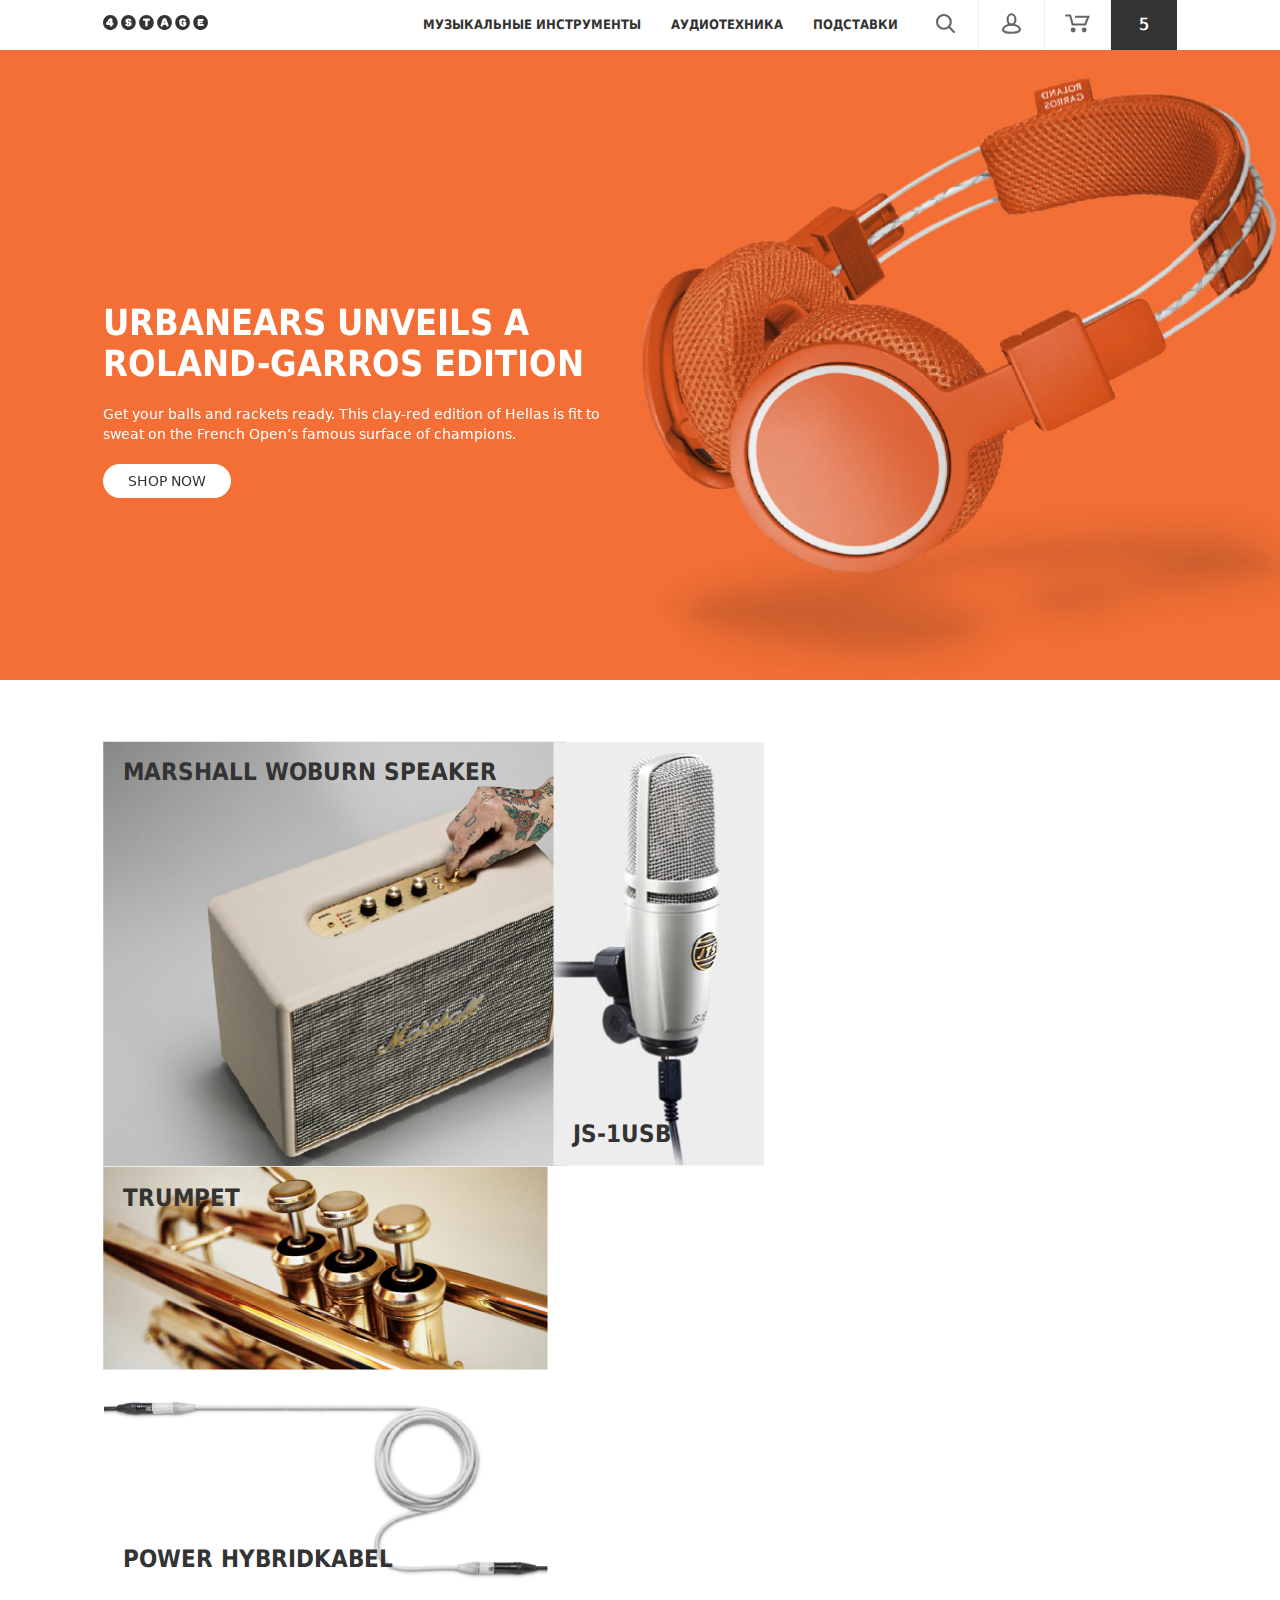
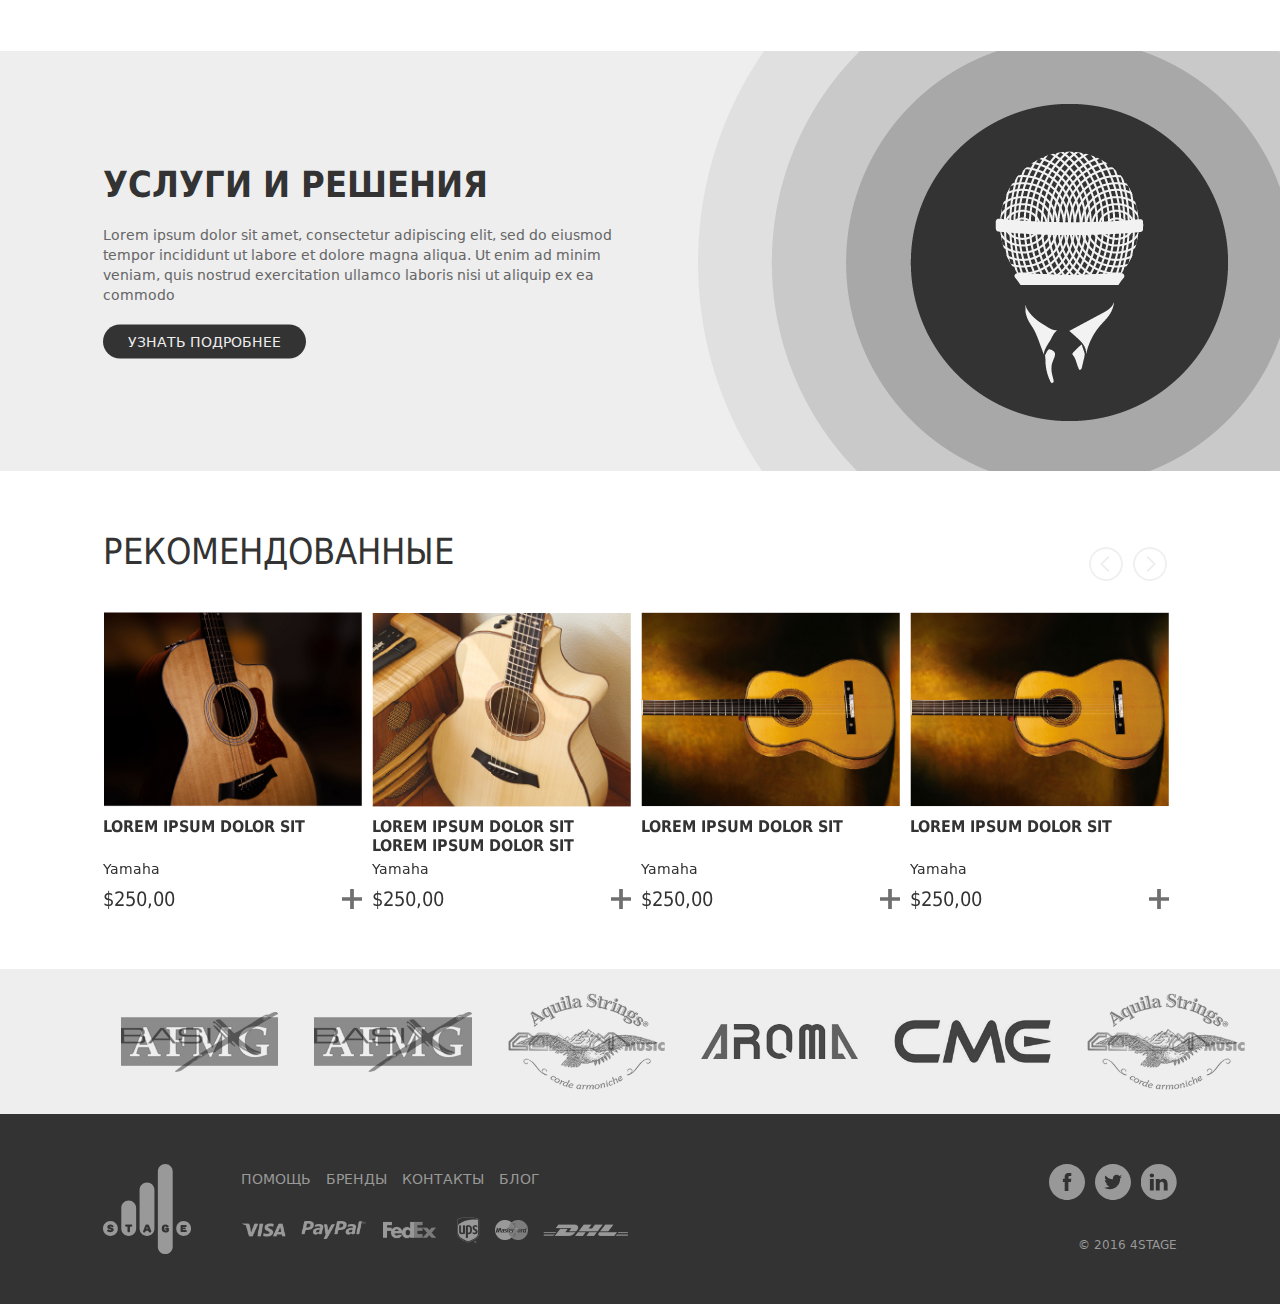
==== commit bf303550: "no message" ====
--- a/index.html
+++ b/index.html
@@ -232,7 +232,33 @@
                     </a>
                 </div>
             </div>
-        </div>
+
+
+        </div>
+        <!--<div class="grid">
+            <div class="grid-item grid-item&#45;&#45;width2 grid-item&#45;&#45;height2">
+                <a href="#">
+                    <img src="img/amplifiers-01.png" alt="">
+                </a>
+            </div>
+            <div class="grid-item grid-item&#45;&#45;height2">
+                <a href="#">
+                    <img src="img/microphone-01.png" alt="">
+                </a>
+            </div>
+            <div class="grid-item grid-item&#45;&#45;width2">
+                <a href="#">
+                    <img src="img/trumpet-01.png" alt="">
+                </a>
+            </div>
+            <div class="grid-item grid-item&#45;&#45;width2">
+                <a href="#">
+                    <img src="img/asd-01.png" alt="">
+                </a>
+            </div>
+        </div>-->
+
+
     </div>
     <div class="part3">
         <div class="clearfix">
@@ -365,6 +391,7 @@
     </div>
 </footer>
 <script type="text/javascript" src="lib/jQuery/jquery-1.12.3.min.js"></script>
+<script type="text/javascript" src="lib/massonry-isotop/js/masonry.js"></script>
 <script src="lib/owl-carousel/js/owl.carousel.min.js"></script>
 <script type="text/javascript" src="lib/bootstrap/js/bootstrap.js"></script>
 <script src="js/main.js" type="text/javascript"></script>
--- a/css/main.css
+++ b/css/main.css
@@ -2,7 +2,7 @@
  * In this file you should write your main styles. (or centralize your imports)
  * Import this file using the following HTML or equivalent:
  * <link href="/stylesheets/screen.css" media="screen, projection" rel="stylesheet" type="text/css" /> */
-/* line 5, ../../../../Library/Ruby/Gems/2.0.0/gems/compass-core-1.0.3/stylesheets/compass/reset/_utilities.scss */
+/* line 5, ../../../../programs/Ruby23/lib/ruby/gems/2.3.0/gems/compass-core-1.0.3/stylesheets/compass/reset/_utilities.scss */
 html, body, div, span, applet, object, iframe,
 h1, h2, h3, h4, h5, h6, p, blockquote, pre,
 a, abbr, acronym, address, big, cite, code,
@@ -24,45 +24,45 @@
   vertical-align: baseline;
 }
 
-/* line 22, ../../../../Library/Ruby/Gems/2.0.0/gems/compass-core-1.0.3/stylesheets/compass/reset/_utilities.scss */
+/* line 22, ../../../../programs/Ruby23/lib/ruby/gems/2.3.0/gems/compass-core-1.0.3/stylesheets/compass/reset/_utilities.scss */
 html {
   line-height: 1;
 }
 
-/* line 24, ../../../../Library/Ruby/Gems/2.0.0/gems/compass-core-1.0.3/stylesheets/compass/reset/_utilities.scss */
+/* line 24, ../../../../programs/Ruby23/lib/ruby/gems/2.3.0/gems/compass-core-1.0.3/stylesheets/compass/reset/_utilities.scss */
 ol, ul {
   list-style: none;
 }
 
-/* line 26, ../../../../Library/Ruby/Gems/2.0.0/gems/compass-core-1.0.3/stylesheets/compass/reset/_utilities.scss */
+/* line 26, ../../../../programs/Ruby23/lib/ruby/gems/2.3.0/gems/compass-core-1.0.3/stylesheets/compass/reset/_utilities.scss */
 table {
   border-collapse: collapse;
   border-spacing: 0;
 }
 
-/* line 28, ../../../../Library/Ruby/Gems/2.0.0/gems/compass-core-1.0.3/stylesheets/compass/reset/_utilities.scss */
+/* line 28, ../../../../programs/Ruby23/lib/ruby/gems/2.3.0/gems/compass-core-1.0.3/stylesheets/compass/reset/_utilities.scss */
 caption, th, td {
   text-align: left;
   font-weight: normal;
   vertical-align: middle;
 }
 
-/* line 30, ../../../../Library/Ruby/Gems/2.0.0/gems/compass-core-1.0.3/stylesheets/compass/reset/_utilities.scss */
+/* line 30, ../../../../programs/Ruby23/lib/ruby/gems/2.3.0/gems/compass-core-1.0.3/stylesheets/compass/reset/_utilities.scss */
 q, blockquote {
   quotes: none;
 }
-/* line 103, ../../../../Library/Ruby/Gems/2.0.0/gems/compass-core-1.0.3/stylesheets/compass/reset/_utilities.scss */
+/* line 103, ../../../../programs/Ruby23/lib/ruby/gems/2.3.0/gems/compass-core-1.0.3/stylesheets/compass/reset/_utilities.scss */
 q:before, q:after, blockquote:before, blockquote:after {
   content: "";
   content: none;
 }
 
-/* line 32, ../../../../Library/Ruby/Gems/2.0.0/gems/compass-core-1.0.3/stylesheets/compass/reset/_utilities.scss */
+/* line 32, ../../../../programs/Ruby23/lib/ruby/gems/2.3.0/gems/compass-core-1.0.3/stylesheets/compass/reset/_utilities.scss */
 a img {
   border: none;
 }
 
-/* line 116, ../../../../Library/Ruby/Gems/2.0.0/gems/compass-core-1.0.3/stylesheets/compass/reset/_utilities.scss */
+/* line 116, ../../../../programs/Ruby23/lib/ruby/gems/2.3.0/gems/compass-core-1.0.3/stylesheets/compass/reset/_utilities.scss */
 article, aside, details, figcaption, figure, footer, header, hgroup, main, menu, nav, section, summary {
   display: block;
 }
@@ -136,7 +136,7 @@
 p {
   color: #666;
   font-size: 14px;
-  font-family: "DejaVuSans";
+  font-family: "DejaVuSans", sans-serif;
   line-height: 20px;
 }
 
@@ -161,7 +161,7 @@
 }
 /* line 143, ../lib/sass/main.scss */
 header .navbar .container-fluid {
-  max-width: 1280px;
+  max-width: 1366px;
   width: 100%;
   margin: 0 auto;
   padding: 0;
@@ -169,7 +169,7 @@
 /* line 148, ../lib/sass/main.scss */
 header .navbar .container-fluid .navbar-header {
   width: 100%;
-  padding: 0 60px;
+  padding: 0 103px;
 }
 /* line 152, ../lib/sass/main.scss */
 header .navbar .container-fluid .navbar-header .navbar-brand > img {
@@ -246,13 +246,14 @@
 }
 /* line 222, ../lib/sass/main.scss */
 header .tab-content .drop-menu {
+  font-size: 0;
   position: absolute;
   z-index: 53;
   text-align: center;
   width: 100%;
   background: #eee;
 }
-/* line 228, ../lib/sass/main.scss */
+/* line 229, ../lib/sass/main.scss */
 header .tab-content .drop-menu li {
   -webkit-transition: all 0.3s ease-in-out;
   -moz-transition: all 0.3s ease-in-out;
@@ -263,28 +264,28 @@
   height: 160px;
   padding: 30px;
 }
-/* line 234, ../lib/sass/main.scss */
+/* line 235, ../lib/sass/main.scss */
 header .tab-content .drop-menu li:hover {
   background: #333;
 }
-/* line 236, ../lib/sass/main.scss */
+/* line 237, ../lib/sass/main.scss */
 header .tab-content .drop-menu li:hover a {
   color: #eee;
 }
-/* line 238, ../lib/sass/main.scss */
+/* line 239, ../lib/sass/main.scss */
 header .tab-content .drop-menu li:hover a img {
   -webkit-filter: brightness(465%);
   /* Chrome, Safari, Opera */
   filter: brightness(465%);
 }
-/* line 244, ../lib/sass/main.scss */
+/* line 245, ../lib/sass/main.scss */
 header .tab-content .drop-menu li a {
   width: 100%;
   display: inline-block;
   height: 100%;
   vertical-align: middle;
 }
-/* line 249, ../lib/sass/main.scss */
+/* line 250, ../lib/sass/main.scss */
 header .tab-content .drop-menu li a img {
   width: 50px;
   display: inline-block;
@@ -293,13 +294,13 @@
   -o-transition: all 0.3s ease-in-out;
   transition: all 0.3s ease-in-out;
 }
-/* line 254, ../lib/sass/main.scss */
+/* line 255, ../lib/sass/main.scss */
 header .tab-content .drop-menu li a span {
   font-size: 12px;
   display: block;
   margin-top: 10px;
 }
-/* line 261, ../lib/sass/main.scss */
+/* line 262, ../lib/sass/main.scss */
 header .tab-content .drop-menu:before {
   content: '';
   position: absolute;
@@ -311,25 +312,25 @@
   border-right: 10px solid transparent;
   border-bottom: 12px solid #eee;
 }
-/* line 273, ../lib/sass/main.scss */
+/* line 274, ../lib/sass/main.scss */
 header .tab-content #menu1.drop-menu:before {
   left: 885px;
 }
-/* line 276, ../lib/sass/main.scss */
+/* line 277, ../lib/sass/main.scss */
 header .tab-content #menu2.drop-menu:before {
   right: 815px;
 }
-/* line 279, ../lib/sass/main.scss */
+/* line 280, ../lib/sass/main.scss */
 header .tab-content #menu3.drop-menu:before {
   right: 685px;
 }
-/* line 285, ../lib/sass/main.scss */
+/* line 286, ../lib/sass/main.scss */
 header .log-sub {
   width: 1160px;
   margin: 0 auto;
   position: relative;
 }
-/* line 289, ../lib/sass/main.scss */
+/* line 290, ../lib/sass/main.scss */
 header .log-sub .login {
   right: 15px;
   text-align: center;
@@ -339,16 +340,16 @@
   border-bottom-left-radius: 10px;
   border-bottom-right-radius: 10px;
 }
-/* line 298, ../lib/sass/main.scss */
+/* line 299, ../lib/sass/main.scss */
 header .log-sub .login:before, header .log-sub .login:after {
   right: 140px;
 }
-/* line 302, ../lib/sass/main.scss */
+/* line 303, ../lib/sass/main.scss */
 header .log-sub .login h1 {
   font-size: 36px;
   font-family: "DejaVuSansCondensed", sans-serif;
 }
-/* line 307, ../lib/sass/main.scss */
+/* line 308, ../lib/sass/main.scss */
 header .log-sub .login input {
   width: 270px;
   padding: 10px 15px;
@@ -358,11 +359,11 @@
   outline: none;
   color: #999;
 }
-/* line 315, ../lib/sass/main.scss */
+/* line 316, ../lib/sass/main.scss */
 header .log-sub .login input:focus {
   border: 1px solid #999;
 }
-/* line 319, ../lib/sass/main.scss */
+/* line 320, ../lib/sass/main.scss */
 header .log-sub .login input[type='submit'] {
   width: 154px;
   margin: 10px auto;
@@ -371,21 +372,21 @@
   border-radius: 50px;
   font-family: "DejaVuSansCondensed", sans-serif;
 }
-/* line 328, ../lib/sass/main.scss */
+/* line 329, ../lib/sass/main.scss */
 header .log-sub .login a {
   font-family: "DejaVuSans-Bold", sans-serif;
   font-size: 14px;
   margin: 10px 0;
   font-weight: 700;
 }
-/* line 336, ../lib/sass/main.scss */
+/* line 337, ../lib/sass/main.scss */
 header .log-sub .login,
 header .log-sub .subtotal {
   border: 1px solid #eee;
   display: none;
   background: #fff;
 }
-/* line 341, ../lib/sass/main.scss */
+/* line 342, ../lib/sass/main.scss */
 header .log-sub .login:before, header .log-sub .login:after,
 header .log-sub .subtotal:before,
 header .log-sub .subtotal:after {
@@ -397,58 +398,60 @@
   border-left: 10px solid transparent;
   border-right: 10px solid transparent;
 }
-/* line 350, ../lib/sass/main.scss */
+/* line 351, ../lib/sass/main.scss */
 header .log-sub .login:before,
 header .log-sub .subtotal:before {
   top: -13px;
   border-bottom: 12px solid #eee;
 }
-/* line 354, ../lib/sass/main.scss */
+/* line 355, ../lib/sass/main.scss */
 header .log-sub .login:after,
 header .log-sub .subtotal:after {
   top: -12px;
   border-bottom: 12px solid #fff;
 }
-/* line 359, ../lib/sass/main.scss */
+/* line 360, ../lib/sass/main.scss */
 header .log-sub .subtotal {
   position: absolute;
   right: 0;
   border-bottom-left-radius: 10px;
   border-bottom-right-radius: 10px;
 }
-/* line 364, ../lib/sass/main.scss */
+/* line 365, ../lib/sass/main.scss */
 header .log-sub .subtotal:before, header .log-sub .subtotal:after {
   right: 90px;
 }
-/* line 367, ../lib/sass/main.scss */
+/* line 368, ../lib/sass/main.scss */
 header .log-sub .subtotal ul {
+  overflow: scroll;
+  overflow-x: hidden;
   width: 300px;
 }
-/* line 369, ../lib/sass/main.scss */
+/* line 372, ../lib/sass/main.scss */
 header .log-sub .subtotal ul li {
   position: relative;
   padding: 20px 20px 0 20px;
 }
-/* line 372, ../lib/sass/main.scss */
+/* line 375, ../lib/sass/main.scss */
 header .log-sub .subtotal ul li:after {
   border-bottom: 1px solid #eee;
   width: 260px;
   padding: 10px 0;
 }
-/* line 378, ../lib/sass/main.scss */
+/* line 381, ../lib/sass/main.scss */
 header .log-sub .subtotal ul li div {
   float: left;
 }
-/* line 380, ../lib/sass/main.scss */
+/* line 383, ../lib/sass/main.scss */
 header .log-sub .subtotal ul li div p {
   font-size: 13px;
   color: #666;
 }
-/* line 386, ../lib/sass/main.scss */
+/* line 389, ../lib/sass/main.scss */
 header .log-sub .subtotal ul li div:last-child {
   float: right;
 }
-/* line 388, ../lib/sass/main.scss */
+/* line 391, ../lib/sass/main.scss */
 header .log-sub .subtotal ul li div:last-child p {
   position: absolute;
   bottom: 22px;
@@ -456,7 +459,7 @@
   font-family: "DejaVuSans-Bold", sans-serif;
   font-weight: 600;
 }
-/* line 395, ../lib/sass/main.scss */
+/* line 398, ../lib/sass/main.scss */
 header .log-sub .subtotal ul li div:last-child .close {
   position: absolute;
   right: 20px;
@@ -466,7 +469,7 @@
   opacity: 0;
   transition: 0s;
 }
-/* line 404, ../lib/sass/main.scss */
+/* line 407, ../lib/sass/main.scss */
 header .log-sub .subtotal ul li div:last-child .close:before, header .log-sub .subtotal ul li div:last-child .close:after {
   position: absolute;
   right: 10px;
@@ -475,62 +478,64 @@
   width: 2px;
   background-color: #999;
 }
-/* line 412, ../lib/sass/main.scss */
+/* line 415, ../lib/sass/main.scss */
 header .log-sub .subtotal ul li div:last-child .close:before {
   transform: rotate(45deg);
 }
-/* line 415, ../lib/sass/main.scss */
+/* line 418, ../lib/sass/main.scss */
 header .log-sub .subtotal ul li div:last-child .close:after {
   transform: rotate(-45deg);
 }
-/* line 419, ../lib/sass/main.scss */
+/* line 422, ../lib/sass/main.scss */
 header .log-sub .subtotal ul li div h4 {
   font-family: "DejaVuSansCondensed-Bold", sans-serif;
   font-size: 16px;
   margin-bottom: 5px;
 }
-/* line 425, ../lib/sass/main.scss */
+/* line 428, ../lib/sass/main.scss */
 header .log-sub .subtotal ul li div h4 + p + p span {
   font-weight: 600;
 }
-/* line 432, ../lib/sass/main.scss */
+/* line 435, ../lib/sass/main.scss */
 header .log-sub .subtotal ul li .pic {
   margin-right: 10px;
 }
-/* line 434, ../lib/sass/main.scss */
+/* line 437, ../lib/sass/main.scss */
 header .log-sub .subtotal ul li .pic img {
   width: 62px;
   height: 62px;
 }
-/* line 439, ../lib/sass/main.scss */
+/* line 442, ../lib/sass/main.scss */
 header .log-sub .subtotal ul li:hover {
   background: #eee;
 }
-/* line 443, ../lib/sass/main.scss */
+/* line 446, ../lib/sass/main.scss */
 header .log-sub .subtotal ul li:hover div:last-child .close {
   opacity: 1;
 }
-/* line 451, ../lib/sass/main.scss */
+/* line 454, ../lib/sass/main.scss */
 header .log-sub .subtotal .checkout {
   width: 300px;
   padding: 20px;
   background: #eee;
-}
-/* line 456, ../lib/sass/main.scss */
+  border-bottom-left-radius: 10px;
+  border-bottom-right-radius: 10px;
+}
+/* line 460, ../lib/sass/main.scss */
 header .log-sub .subtotal .checkout span {
   margin-bottom: 20px;
 }
-/* line 458, ../lib/sass/main.scss */
+/* line 462, ../lib/sass/main.scss */
 header .log-sub .subtotal .checkout span:first-child {
   float: left;
   font-family: "DejaVuSansCondensed", sans-serif;
 }
-/* line 462, ../lib/sass/main.scss */
+/* line 466, ../lib/sass/main.scss */
 header .log-sub .subtotal .checkout span:last-of-type {
   float: right;
   font-family: CondensedBold, sans-serif;
 }
-/* line 467, ../lib/sass/main.scss */
+/* line 471, ../lib/sass/main.scss */
 header .log-sub .subtotal .checkout a {
   font-family: "DejaVuSansCondensed", sans-serif;
   display: block;
@@ -543,41 +548,41 @@
   padding: 10px;
   float: left;
 }
-/* line 480, ../lib/sass/main.scss */
+/* line 484, ../lib/sass/main.scss */
 header .log-sub .subtotal .bucket-empty {
   display: none;
   width: 300px;
   text-align: center;
   padding: 30px 25px;
 }
-/* line 485, ../lib/sass/main.scss */
+/* line 489, ../lib/sass/main.scss */
 header .log-sub .subtotal .bucket-empty img {
   width: 120px;
   display: inline-block;
   margin-bottom: 15px;
 }
-/* line 490, ../lib/sass/main.scss */
+/* line 494, ../lib/sass/main.scss */
 header .log-sub .subtotal .bucket-empty h1 {
   font-family: "DejaVuSansCondensed", sans-serif;
   margin-bottom: 15px;
 }
 
-/* line 499, ../lib/sass/main.scss */
+/* line 503, ../lib/sass/main.scss */
 .part2 .instruments,
 .part3 .clearfix,
 .part4 .recom,
 .part5 div,
 .footer {
-  max-width: 1280px;
-  padding: 0 60px 0 60px;
+  max-width: 1366px;
+  padding: 0 103px;
   margin: 0 auto;
 }
 
-/* line 509, ../lib/sass/main.scss */
+/* line 513, ../lib/sass/main.scss */
 main {
   margin-top: 50px;
 }
-/* line 511, ../lib/sass/main.scss */
+/* line 515, ../lib/sass/main.scss */
 main .black-overlay {
   width: 100%;
   height: 100%;
@@ -588,7 +593,7 @@
   z-index: 5;
   overflow-y: hidden;
 }
-/* line 521, ../lib/sass/main.scss */
+/* line 525, ../lib/sass/main.scss */
 main .part1,
 main .part2,
 main .part3,
@@ -597,34 +602,34 @@
   margin-bottom: 60px;
   position: relative;
 }
-/* line 529, ../lib/sass/main.scss */
+/* line 533, ../lib/sass/main.scss */
 main .part1 .item {
   margin: 0 auto;
   height: 70vh;
 }
-/* line 533, ../lib/sass/main.scss */
+/* line 537, ../lib/sass/main.scss */
 main .part1 .item .clearfix {
   position: relative;
-  max-width: 1280px;
+  max-width: 1366px;
   margin: 0 auto;
   height: 100%;
 }
-/* line 538, ../lib/sass/main.scss */
+/* line 542, ../lib/sass/main.scss */
 main .part1 .item .clearfix .shop-now {
   position: absolute;
-  padding: 0 0 0 60px;
+  padding: 0 0 0 103px;
   top: 40%;
 }
-/* line 542, ../lib/sass/main.scss */
+/* line 546, ../lib/sass/main.scss */
 main .part1 .item .clearfix .shop-now h1, main .part1 .item .clearfix .shop-now p {
   color: #fff;
   margin-bottom: 20px;
 }
-/* line 546, ../lib/sass/main.scss */
+/* line 550, ../lib/sass/main.scss */
 main .part1 .item .clearfix .shop-now h1 {
-  font-family: "DejaVuSansCondensed-Bold";
-}
-/* line 549, ../lib/sass/main.scss */
+  font-family: "DejaVuSansCondensed-Bold", sans-serif;
+}
+/* line 553, ../lib/sass/main.scss */
 main .part1 .item .clearfix .shop-now a {
   display: inline-block;
   background: #fff;
@@ -632,75 +637,122 @@
   padding: 10px 25px;
   border-radius: 50px;
 }
-/* line 567, ../lib/sass/main.scss */
+/* line 599, ../lib/sass/main.scss */
+main .part2 .instruments {
+  font-size: 0;
+}
+/* line 601, ../lib/sass/main.scss */
+main .part2 .instruments a {
+  display: inline-block;
+}
+/* line 604, ../lib/sass/main.scss */
 main .part2 .instruments div {
   position: relative;
   display: inline-block;
 }
-/* line 571, ../lib/sass/main.scss */
+/* line 608, ../lib/sass/main.scss */
 main .part2 .instruments div span {
   text-transform: uppercase;
   position: absolute;
-  font-family: "DejaVuSansCondensed-Bold";
+  font-family: "DejaVuSansCondensed-Bold", sans-serif;
   font-size: 24px;
 }
-/* line 578, ../lib/sass/main.scss */
+/* line 615, ../lib/sass/main.scss */
 main .part2 .instruments .amplifiers {
-  margin-right: 13px;
-}
-/* line 580, ../lib/sass/main.scss */
-main .part2 .instruments .amplifiers span {
+  margin-right: 20px;
+  width: 40%;
+  height: 425px;
+}
+/* line 619, ../lib/sass/main.scss */
+main .part2 .instruments .amplifiers a {
+  height: 425px;
+}
+/* line 621, ../lib/sass/main.scss */
+main .part2 .instruments .amplifiers a img {
+  width: 464px;
+}
+/* line 624, ../lib/sass/main.scss */
+main .part2 .instruments .amplifiers a span {
   left: 20px;
   top: 20px;
 }
-/* line 585, ../lib/sass/main.scss */
+/* line 630, ../lib/sass/main.scss */
 main .part2 .instruments .microphone {
-  margin-right: 13px;
-}
-/* line 587, ../lib/sass/main.scss */
-main .part2 .instruments .microphone span {
+  margin-right: 20px;
+  width: 18.2%;
+}
+/* line 633, ../lib/sass/main.scss */
+main .part2 .instruments .microphone a {
+  height: 425px;
+}
+/* line 635, ../lib/sass/main.scss */
+main .part2 .instruments .microphone a span {
   left: 20px;
   bottom: 20px;
 }
-/* line 593, ../lib/sass/main.scss */
+/* line 639, ../lib/sass/main.scss */
+main .part2 .instruments .microphone a img {
+  width: 211px;
+}
+/* line 644, ../lib/sass/main.scss */
+main .part2 .instruments .trumpet {
+  width: 38.3%;
+}
+/* line 646, ../lib/sass/main.scss */
 main .part2 .instruments .trumpet div {
   display: block;
 }
-/* line 595, ../lib/sass/main.scss */
+/* line 648, ../lib/sass/main.scss */
 main .part2 .instruments .trumpet div:first-child {
-  margin-bottom: 12px;
-}
-/* line 597, ../lib/sass/main.scss */
-main .part2 .instruments .trumpet div:first-child span {
+  margin-bottom: 15px;
+}
+/* line 650, ../lib/sass/main.scss */
+main .part2 .instruments .trumpet div:first-child a {
+  height: 202.5px;
+}
+/* line 652, ../lib/sass/main.scss */
+main .part2 .instruments .trumpet div:first-child a span {
   left: 20px;
   top: 20px;
 }
-/* line 603, ../lib/sass/main.scss */
-main .part2 .instruments .trumpet div:last-child span {
+/* line 656, ../lib/sass/main.scss */
+main .part2 .instruments .trumpet div:first-child a img {
+  width: 445px;
+}
+/* line 662, ../lib/sass/main.scss */
+main .part2 .instruments .trumpet div:last-child a {
+  height: 202.5px;
+}
+/* line 664, ../lib/sass/main.scss */
+main .part2 .instruments .trumpet div:last-child a span {
   left: 20px;
   bottom: 20px;
 }
-/* line 613, ../lib/sass/main.scss */
+/* line 668, ../lib/sass/main.scss */
+main .part2 .instruments .trumpet div:last-child a img {
+  width: 445px;
+}
+/* line 678, ../lib/sass/main.scss */
 main .part3 {
   position: relative;
   background: #eee;
   overflow: hidden;
   height: 420px;
 }
-/* line 618, ../lib/sass/main.scss */
+/* line 683, ../lib/sass/main.scss */
 main .part3 .clearfix {
   position: relative;
-  width: 1280px;
+  width: 1366px;
   margin: 0 auto;
-  padding: 0 60px 0 60px;
+  padding: 0 103px;
   height: 100%;
 }
-/* line 624, ../lib/sass/main.scss */
+/* line 689, ../lib/sass/main.scss */
 main .part3 .clearfix .col-lg-6:first-child {
   padding-left: 0;
   height: 100%;
 }
-/* line 627, ../lib/sass/main.scss */
+/* line 692, ../lib/sass/main.scss */
 main .part3 .clearfix .col-lg-6:first-child div {
   width: 90%;
   position: absolute;
@@ -708,15 +760,15 @@
   padding-left: 0;
   transform: translateY(-50%);
 }
-/* line 633, ../lib/sass/main.scss */
+/* line 698, ../lib/sass/main.scss */
 main .part3 .clearfix .col-lg-6:first-child div h1, main .part3 .clearfix .col-lg-6:first-child div p {
   margin-bottom: 20px;
 }
-/* line 636, ../lib/sass/main.scss */
+/* line 701, ../lib/sass/main.scss */
 main .part3 .clearfix .col-lg-6:first-child div h1 {
-  font-family: "DejaVuSansCondensed-Bold";
-}
-/* line 639, ../lib/sass/main.scss */
+  font-family: "DejaVuSansCondensed-Bold", sans-serif;
+}
+/* line 704, ../lib/sass/main.scss */
 main .part3 .clearfix .col-lg-6:first-child div a {
   padding: 10px 25px;
   background: #333;
@@ -724,60 +776,60 @@
   border-radius: 50px;
   display: inline-block;
 }
-/* line 649, ../lib/sass/main.scss */
+/* line 714, ../lib/sass/main.scss */
 main .part3 .clearfix img {
   position: absolute;
   top: -160px;
 }
-/* line 656, ../lib/sass/main.scss */
+/* line 721, ../lib/sass/main.scss */
 main .part4 h1 {
-  font-family: "DejaVuSansCondensed";
+  font-family: "DejaVuSansCondensed", sans-serif;
   margin-bottom: 40px;
 }
-/* line 662, ../lib/sass/main.scss */
+/* line 727, ../lib/sass/main.scss */
 main .part4 #owl-recom .owl-item .item {
   margin-right: 10px;
   position: relative;
 }
-/* line 667, ../lib/sass/main.scss */
+/* line 732, ../lib/sass/main.scss */
 main .part4 #owl-recom .owl-item .item a img {
   display: block;
   width: 100%;
   height: auto;
 }
-/* line 674, ../lib/sass/main.scss */
+/* line 739, ../lib/sass/main.scss */
 main .part4 #owl-recom .owl-item .item h4 {
   height: 32px;
   margin: 10px 0;
 }
-/* line 677, ../lib/sass/main.scss */
+/* line 742, ../lib/sass/main.scss */
 main .part4 #owl-recom .owl-item .item h4 a {
   text-transform: uppercase;
-  font-family: "DejaVuSansCondensed-Bold";
+  font-family: "DejaVuSansCondensed-Bold", sans-serif;
   font-size: 16px;
 }
-/* line 685, ../lib/sass/main.scss */
+/* line 750, ../lib/sass/main.scss */
 main .part4 #owl-recom .owl-item .item p {
   margin-bottom: 10px;
 }
-/* line 689, ../lib/sass/main.scss */
+/* line 754, ../lib/sass/main.scss */
 main .part4 #owl-recom .owl-item .item div span {
   float: left;
   font-size: 20px;
-  font-family: "DejaVuSansCondensed";
-}
-/* line 696, ../lib/sass/main.scss */
+  font-family: "DejaVuSansCondensed", sans-serif;
+}
+/* line 761, ../lib/sass/main.scss */
 main .part4 #owl-recom .owl-item .item div .added, main .part4 #owl-recom .owl-item .item div .add {
   position: absolute;
   right: 0;
   display: none;
 }
-/* line 700, ../lib/sass/main.scss */
+/* line 765, ../lib/sass/main.scss */
 main .part4 #owl-recom .owl-item .item div .added img, main .part4 #owl-recom .owl-item .item div .add img {
   width: 20px;
   height: 20px;
 }
-/* line 705, ../lib/sass/main.scss */
+/* line 770, ../lib/sass/main.scss */
 main .part4 #owl-recom .owl-item .item div .add {
   display: inline-block;
   height: 20px;
@@ -789,35 +841,35 @@
   -o-transition: all 0.3s ease-in-out;
   transition: all 0.3s ease-in-out;
 }
-/* line 712, ../lib/sass/main.scss */
+/* line 777, ../lib/sass/main.scss */
 main .part4 #owl-recom .owl-item .item div .add:hover {
   transform: rotate(90deg);
   opacity: 1;
 }
-/* line 720, ../lib/sass/main.scss */
+/* line 785, ../lib/sass/main.scss */
 main .part4 #owl-recom .owl-controls {
   position: absolute;
   top: -70px;
   right: 5px;
   margin: 0;
 }
-/* line 725, ../lib/sass/main.scss */
+/* line 790, ../lib/sass/main.scss */
 main .part4 #owl-recom .owl-controls .owl-prev {
   background: url("../img/ico/arrow-l.svg"), no-repeat;
 }
-/* line 727, ../lib/sass/main.scss */
+/* line 792, ../lib/sass/main.scss */
 main .part4 #owl-recom .owl-controls .owl-prev:hover {
   opacity: 1;
 }
-/* line 731, ../lib/sass/main.scss */
+/* line 796, ../lib/sass/main.scss */
 main .part4 #owl-recom .owl-controls .owl-next {
   background: url("../img/ico/arrow-r.svg"), no-repeat;
 }
-/* line 733, ../lib/sass/main.scss */
+/* line 798, ../lib/sass/main.scss */
 main .part4 #owl-recom .owl-controls .owl-next:hover {
   opacity: 1;
 }
-/* line 737, ../lib/sass/main.scss */
+/* line 802, ../lib/sass/main.scss */
 main .part4 #owl-recom .owl-controls .owl-next, main .part4 #owl-recom .owl-controls .owl-prev {
   width: 34px;
   height: 34px;
@@ -827,26 +879,27 @@
   -o-transition: all 0.3s ease-in-out;
   transition: all 0.3s ease-in-out;
 }
-/* line 748, ../lib/sass/main.scss */
+/* line 813, ../lib/sass/main.scss */
 main .part5 {
   background: #eee;
   margin-bottom: 0;
 }
-/* line 751, ../lib/sass/main.scss */
+/* line 816, ../lib/sass/main.scss */
 main .part5 div {
   height: 145px;
 }
-/* line 753, ../lib/sass/main.scss */
+/* line 818, ../lib/sass/main.scss */
 main .part5 div .logos {
   position: absolute;
   mix-blend-mode: multiply;
-}
-/* line 756, ../lib/sass/main.scss */
+  font-size: 0;
+}
+/* line 822, ../lib/sass/main.scss */
 main .part5 div .logos li {
   float: left;
   width: 193.3px;
 }
-/* line 760, ../lib/sass/main.scss */
+/* line 826, ../lib/sass/main.scss */
 main .part5 div .logos li img {
   width: 100%;
   mix-blend-mode: multiply;
@@ -858,76 +911,76 @@
   -o-transition: all 0.3s ease-in-out;
   transition: all 0.3s ease-in-out;
 }
-/* line 768, ../lib/sass/main.scss */
+/* line 834, ../lib/sass/main.scss */
 main .part5 div .logos li:hover img {
   opacity: 1;
   -webkit-filter: grayscale(0);
   filter: grayscale(0);
 }
 
-/* line 780, ../lib/sass/main.scss */
+/* line 846, ../lib/sass/main.scss */
 footer {
   background: #333;
 }
-/* line 783, ../lib/sass/main.scss */
+/* line 849, ../lib/sass/main.scss */
 footer .footer {
   padding-top: 50px;
   padding-bottom: 50px;
 }
-/* line 786, ../lib/sass/main.scss */
+/* line 852, ../lib/sass/main.scss */
 footer .footer .footer-logo,
 footer .footer .footer-menu {
   float: left;
 }
-/* line 790, ../lib/sass/main.scss */
+/* line 856, ../lib/sass/main.scss */
 footer .footer .footer-logo {
   width: 88px;
   margin-right: 50px;
   height: 90px;
 }
-/* line 794, ../lib/sass/main.scss */
+/* line 860, ../lib/sass/main.scss */
 footer .footer .footer-logo img {
   width: 100%;
 }
-/* line 798, ../lib/sass/main.scss */
+/* line 864, ../lib/sass/main.scss */
 footer .footer .footer-menu {
   display: table;
   height: 90px;
 }
-/* line 801, ../lib/sass/main.scss */
+/* line 867, ../lib/sass/main.scss */
 footer .footer .footer-menu .vertical {
   display: table-cell;
   vertical-align: middle;
 }
-/* line 804, ../lib/sass/main.scss */
+/* line 870, ../lib/sass/main.scss */
 footer .footer .footer-menu .vertical .nav-menu-footer {
   margin-bottom: 30px;
 }
-/* line 806, ../lib/sass/main.scss */
+/* line 872, ../lib/sass/main.scss */
 footer .footer .footer-menu .vertical .nav-menu-footer li {
   display: inline-block;
   margin-right: 10px;
 }
-/* line 809, ../lib/sass/main.scss */
+/* line 875, ../lib/sass/main.scss */
 footer .footer .footer-menu .vertical .nav-menu-footer li a {
   text-transform: uppercase;
   color: #999;
 }
-/* line 812, ../lib/sass/main.scss */
+/* line 878, ../lib/sass/main.scss */
 footer .footer .footer-menu .vertical .nav-menu-footer li a:hover {
   color: #fff;
 }
-/* line 819, ../lib/sass/main.scss */
+/* line 885, ../lib/sass/main.scss */
 footer .footer .footer-menu .vertical .pay-system li {
   display: inline-block;
   margin-right: 10px;
 }
-/* line 823, ../lib/sass/main.scss */
+/* line 889, ../lib/sass/main.scss */
 footer .footer .footer-menu .vertical .pay-system li a img {
   height: 26px;
   opacity: 0.5;
 }
-/* line 830, ../lib/sass/main.scss */
+/* line 896, ../lib/sass/main.scss */
 footer .footer .footer-menu .vertical .pay-system li:hover a img {
   -webkit-transition: all 0.3s ease-in-out;
   -moz-transition: all 0.3s ease-in-out;
@@ -935,27 +988,27 @@
   transition: all 0.3s ease-in-out;
   opacity: 1;
 }
-/* line 840, ../lib/sass/main.scss */
+/* line 906, ../lib/sass/main.scss */
 footer .footer .social {
   float: right;
   height: 90px;
 }
-/* line 843, ../lib/sass/main.scss */
+/* line 909, ../lib/sass/main.scss */
 footer .footer .social .clearfix {
   margin-bottom: 35px;
 }
-/* line 845, ../lib/sass/main.scss */
+/* line 911, ../lib/sass/main.scss */
 footer .footer .social .clearfix li {
   width: 36px;
   height: 36px;
   float: left;
   margin-right: 10px;
 }
-/* line 850, ../lib/sass/main.scss */
+/* line 916, ../lib/sass/main.scss */
 footer .footer .social .clearfix li:last-child {
   margin: 0;
 }
-/* line 854, ../lib/sass/main.scss */
+/* line 920, ../lib/sass/main.scss */
 footer .footer .social .clearfix li a img {
   width: 100%;
   -webkit-transition: all 0.3s ease-in-out;
@@ -963,17 +1016,17 @@
   -o-transition: all 0.3s ease-in-out;
   transition: all 0.3s ease-in-out;
 }
-/* line 861, ../lib/sass/main.scss */
+/* line 927, ../lib/sass/main.scss */
 footer .footer .social .clearfix li:hover a img {
   -webkit-filter: brightness(170%);
   filter: brightness(170%);
 }
-/* line 868, ../lib/sass/main.scss */
+/* line 934, ../lib/sass/main.scss */
 footer .footer .social p {
   text-transform: uppercase;
   text-align: right;
 }
-/* line 871, ../lib/sass/main.scss */
+/* line 937, ../lib/sass/main.scss */
 footer .footer .social p, footer .footer .social p a {
   color: #999;
   font-size: 12px;
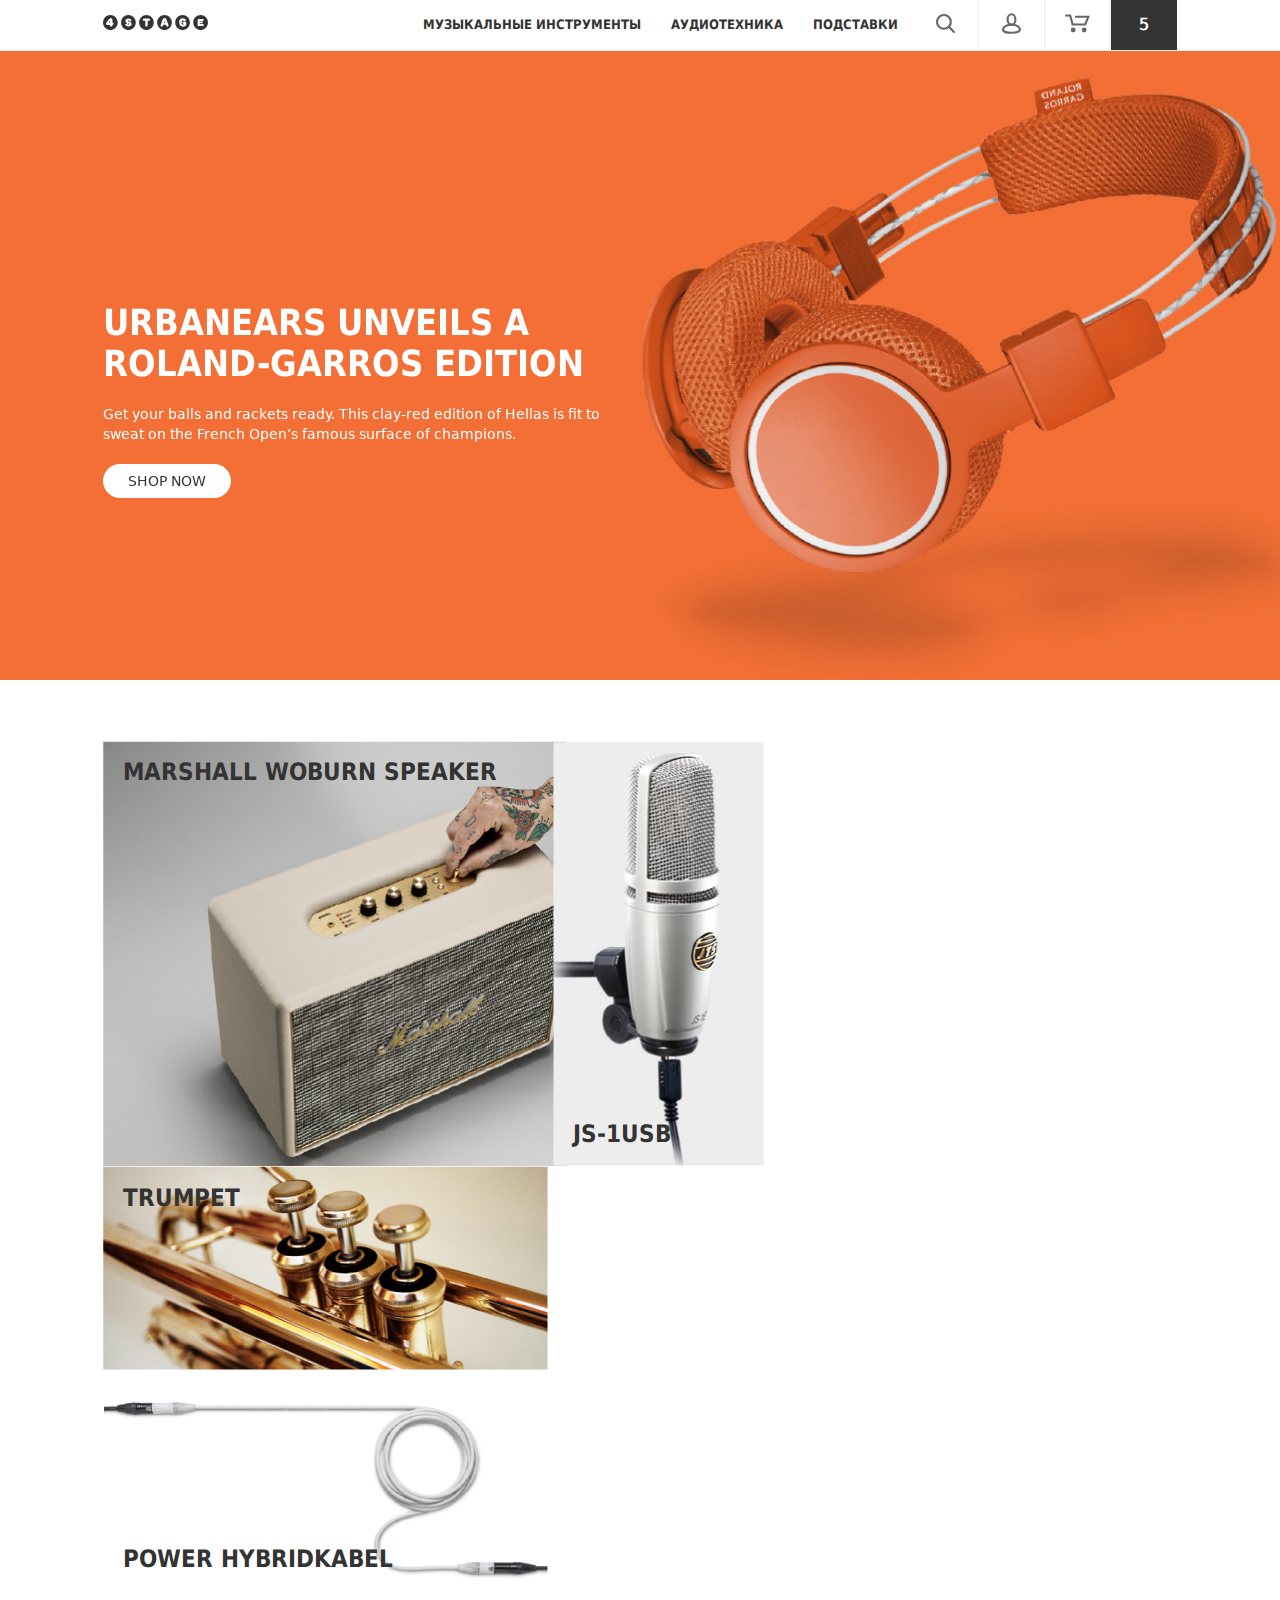
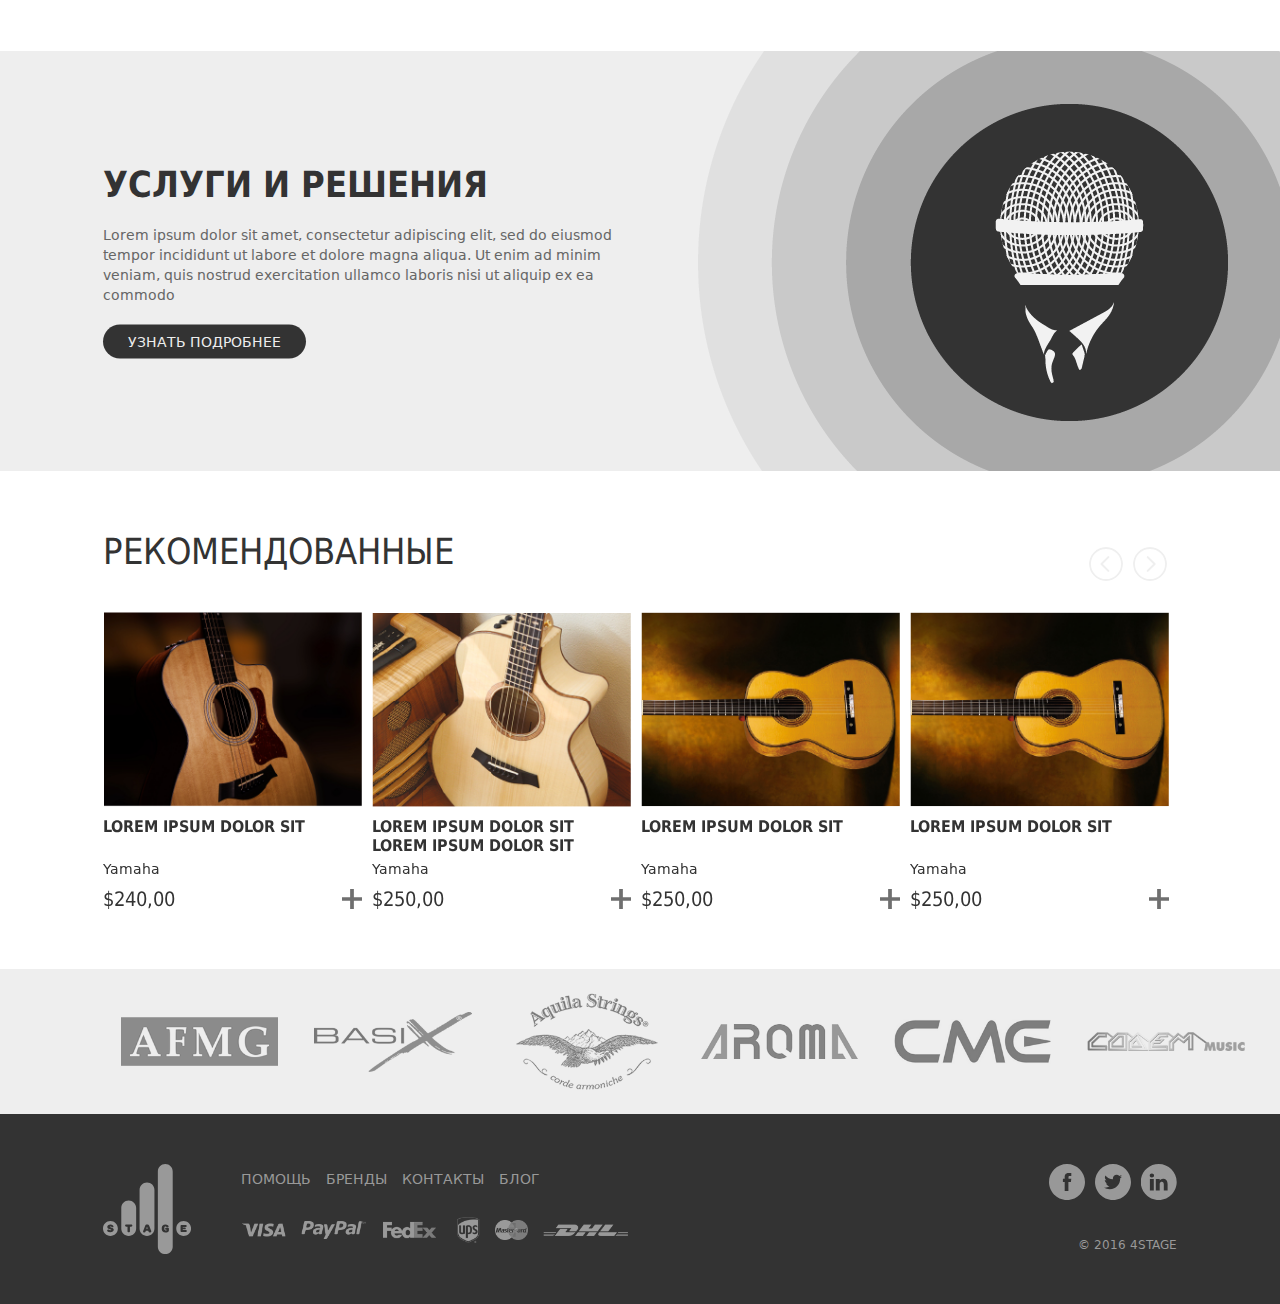
==== commit 6c4a40c4: "no message" ====
--- a/index.html
+++ b/index.html
@@ -76,10 +76,20 @@
             <li><a href=""><img src="img/ico/Podstavki/4.svg" alt=""><span>Гитары</span></a></li>
             <li><a href=""><img src="img/ico/Podstavki/5.svg" alt=""><span>Смычковые инструменты</span></a></li>
         </ul>
+        <div class="find">
+
+            <div>
+                <form action="">
+
+                    <img src="img/ico/search-input.svg" alt=""><input type="text" name="search" class=""
+                                                                      placeholder="Поиск">
+                </form>
+            </div>
+
+        </div>
     </div>
     <div class="log-sub">
-        <div class="find">
-        </div>
+
         <div class="login">
             <h1>Вход</h1>
             <form>
@@ -101,7 +111,7 @@
                     </div>
                     <div>
                         <a class="close"></a>
-                        <p>$250</p>
+                        <p class="price-bucket">$300</p>
                     </div>
                 </li>
                 <li class="clearfix">
@@ -113,7 +123,7 @@
                     </div>
                     <div>
                         <a class="close"></a>
-                        <p>$250</p>
+                        <p class="price-bucket">$240</p>
                     </div>
                 </li>
                 <li class="clearfix">
@@ -125,7 +135,7 @@
                     </div>
                     <div>
                         <a class="close"></a>
-                        <p>$250</p>
+                        <p class="price-bucket">$250</p>
                     </div>
                 </li>
                 <li class="clearfix">
@@ -137,7 +147,7 @@
                     </div>
                     <div>
                         <a class="close"></a>
-                        <p>$250</p>
+                        <p class="price-bucket">$420</p>
                     </div>
                 </li>
                 <li class="clearfix">
@@ -149,13 +159,13 @@
                     </div>
                     <div>
                         <a class="close"></a>
-                        <p>$250</p>
+                        <p class="price-bucket">$100</p>
                     </div>
                 </li>
             </ul>
             <div class="checkout clearfix">
                 <span>Subtotal</span>
-                <span>$12500</span>
+                <span class="total-price">$0</span>
                 <a href="#">ПЕРЕЙТИ К ОФОРМЛЕНИЮ</a>
             </div>
             <div class="bucket-empty">
@@ -165,8 +175,9 @@
             </div>
         </div>
     </div>
+
 </header>
-<main>
+<main class="home">
     <div class="all"></div>
     <div id="owl-demo" class="owl-carousel owl-theme part1">
         <div class="item"
@@ -280,59 +291,113 @@
             <h1>Рекомендованные</h1>
             <div id="owl-recom">
                 <div class="item">
-                    <a href="#"><img src="img/guitar1-01.png" alt="Owl Image"></a>
+                    <div>
+                        <a href="#"><img src="img/guitar1-01.png" alt="Owl Image"></a>
+                        <div class="overlay-item">
+                            <div>
+                                <button class="button">добавить в карзину</button>
+                                <button class="button">подробности</button>
+                            </div>
+                        </div>
+                    </div>
                     <h4><a href="#">Lorem ipsum dolor sit</a></h4>
                     <p><a href="#">Yamaha</a></p>
-                    <div class="clearfix"><span>$250,00</span><span class="add"><img src="img/ico/add.svg"
-                                                                                     alt=""></span><span
-                            class="added"><img
-                            src="img/ico/added.svg" alt=""></span></div>
-                </div>
-                <div class="item">
-                    <a href="#"><img src="img/guitar2-01.png" alt="Owl Image"></a>
+                    <div class="clearfix">
+                        <span class="price-rec">$240,00</span>
+                        <span class="add"><img src="img/ico/add.svg" alt=""></span>
+                        <span class="added"><img src="img/ico/added.svg" alt=""></span>
+                    </div>
+                </div>
+                <div class="item">
+                    <div>
+                        <a href="#"><img src="img/guitar2-01.png" alt="Owl Image"></a>
+                        <div class="overlay-item">
+                            <div>
+                                <button class="button">добавить в карзину</button>
+                                <button class="button">подробности</button>
+                            </div>
+                        </div>
+                    </div>
                     <h4><a href="#">Lorem ipsum dolor sit Lorem ipsum dolor sit</a></h4>
                     <p><a href="#">Yamaha</a></p>
-                    <div class="clearfix"><span>$250,00</span><span class="add"><img src="img/ico/add.svg"
-                                                                                     alt=""></span><span
-                            class="added"><img
-                            src="img/ico/added.svg" alt=""></span></div>
-                </div>
-                <div class="item">
-                    <a href="#"><img src="img/guitar3-01.png" alt="Owl Image"></a>
+                    <div class="clearfix">
+                        <span class="price-rec">$250,00</span>
+                        <span class="add"><img src="img/ico/add.svg" alt=""></span>
+                        <span class="added"><img src="img/ico/added.svg" alt=""></span>
+                    </div>
+                </div>
+                <div class="item">
+                    <div>
+                        <a href="#"><img src="img/guitar3-01.png" alt="Owl Image"></a>
+                        <div class="overlay-item">
+                            <div>
+                                <button class="button">добавить в карзину</button>
+                                <button class="button">подробности</button>
+                            </div>
+                        </div>
+                    </div>
                     <h4><a href="#">Lorem ipsum dolor sit</a></h4>
                     <p><a href="#">Yamaha</a></p>
-                    <div class="clearfix"><span>$250,00</span><span class="add"><img src="img/ico/add.svg"
-                                                                                     alt=""></span><span
-                            class="added"><img
-                            src="img/ico/added.svg" alt=""></span></div>
-                </div>
-                <div class="item">
-                    <a href="#"><img src="img/guitar3-01.png" alt="Owl Image"></a>
+                    <div class="clearfix">
+                        <span class="price-rec">$250,00</span>
+                        <span class="add"><img src="img/ico/add.svg" alt=""></span>
+                        <span class="added"><img src="img/ico/added.svg" alt=""></span>
+                    </div>
+                </div>
+                <div class="item">
+                    <div>
+                        <a href="#"><img src="img/guitar3-01.png" alt="Owl Image"></a>
+                        <div class="overlay-item">
+                            <div>
+                                <button class="button">добавить в карзину</button>
+                                <button class="button">подробности</button>
+                            </div>
+                        </div>
+                    </div>
                     <h4><a href="#">Lorem ipsum dolor sit</a></h4>
                     <p><a href="#">Yamaha</a></p>
-                    <div class="clearfix"><span>$250,00</span><span class="add"><img src="img/ico/add.svg"
-                                                                                     alt=""></span><span
-                            class="added"><img
-                            src="img/ico/added.svg" alt=""></span></div>
-                </div>
-
-                <div class="item">
-                    <a href="#"><img src="img/guitar2-01.png" alt="Owl Image"></a>
+                    <div class="clearfix">
+                        <span class="price-rec">$250,00</span>
+                        <span class="add"><img src="img/ico/add.svg" alt=""></span>
+                        <span class="added"><img src="img/ico/added.svg" alt=""></span>
+                    </div>
+                </div>
+
+                <div class="item">
+                    <div>
+                        <a href="#"><img src="img/guitar2-01.png" alt="Owl Image"></a>
+                        <div class="overlay-item">
+                            <div>
+                                <button class="button">добавить в карзину</button>
+                                <button class="button">подробности</button>
+                            </div>
+                        </div>
+                    </div>
                     <h4><a href="#">Lorem ipsum dolor sit</a></h4>
                     <p><a href="#">Yamaha</a></p>
-                    <div class="clearfix"><span>$250,00</span><span class="add"><img src="img/ico/add.svg"
-                                                                                     alt=""></span><span
-                            class="added"><img
-                            src="img/ico/added.svg" alt=""></span></div>
-                </div>
-                <div class="item">
-                    <a href="#"><img src="img/guitar3-01.png" alt="Owl Image"></a>
+                    <div class="clearfix">
+                        <span>$250,00</span>
+                        <span class="add"><img src="img/ico/add.svg" alt=""></span>
+                        <span class="added"><img src="img/ico/added.svg" alt=""></span>
+                    </div>
+                </div>
+                <div class="item">
+                    <div>
+                        <a href="#"><img src="img/guitar3-01.png" alt="Owl Image"></a>
+                        <div class="overlay-item">
+                            <div>
+                                <button class="button">добавить в карзину</button>
+                                <button class="button">подробности</button>
+                            </div>
+                        </div>
+                    </div>
                     <h4><a href="#">Lorem ipsum dolor sit</a></h4>
                     <p><a href="#">Yamaha</a></p>
-                    <div class="clearfix"><span>$250,00</span><span class="add"><img src="img/ico/add.svg"
-                                                                                     alt=""></span><span
-                            class="added"><img
-                            src="img/ico/added.svg" alt=""></span></div>
+                    <div class="clearfix">
+                        <span class="price-rec">$250,00</span>
+                        <span class="add"><img src="img/ico/add.svg" alt=""></span>
+                        <span class="added"><img src="img/ico/added.svg" alt=""></span>
+                    </div>
                 </div>
 
             </div>
--- a/css/main.css
+++ b/css/main.css
@@ -1,8 +1,9 @@
+@charset "UTF-8";
 /* Welcome to Compass.
  * In this file you should write your main styles. (or centralize your imports)
  * Import this file using the following HTML or equivalent:
  * <link href="/stylesheets/screen.css" media="screen, projection" rel="stylesheet" type="text/css" /> */
-/* line 5, ../../../../programs/Ruby23/lib/ruby/gems/2.3.0/gems/compass-core-1.0.3/stylesheets/compass/reset/_utilities.scss */
+/* line 5, ../../../../Library/Ruby/Gems/2.0.0/gems/compass-core-1.0.3/stylesheets/compass/reset/_utilities.scss */
 html, body, div, span, applet, object, iframe,
 h1, h2, h3, h4, h5, h6, p, blockquote, pre,
 a, abbr, acronym, address, big, cite, code,
@@ -24,45 +25,45 @@
   vertical-align: baseline;
 }
 
-/* line 22, ../../../../programs/Ruby23/lib/ruby/gems/2.3.0/gems/compass-core-1.0.3/stylesheets/compass/reset/_utilities.scss */
+/* line 22, ../../../../Library/Ruby/Gems/2.0.0/gems/compass-core-1.0.3/stylesheets/compass/reset/_utilities.scss */
 html {
   line-height: 1;
 }
 
-/* line 24, ../../../../programs/Ruby23/lib/ruby/gems/2.3.0/gems/compass-core-1.0.3/stylesheets/compass/reset/_utilities.scss */
+/* line 24, ../../../../Library/Ruby/Gems/2.0.0/gems/compass-core-1.0.3/stylesheets/compass/reset/_utilities.scss */
 ol, ul {
   list-style: none;
 }
 
-/* line 26, ../../../../programs/Ruby23/lib/ruby/gems/2.3.0/gems/compass-core-1.0.3/stylesheets/compass/reset/_utilities.scss */
+/* line 26, ../../../../Library/Ruby/Gems/2.0.0/gems/compass-core-1.0.3/stylesheets/compass/reset/_utilities.scss */
 table {
   border-collapse: collapse;
   border-spacing: 0;
 }
 
-/* line 28, ../../../../programs/Ruby23/lib/ruby/gems/2.3.0/gems/compass-core-1.0.3/stylesheets/compass/reset/_utilities.scss */
+/* line 28, ../../../../Library/Ruby/Gems/2.0.0/gems/compass-core-1.0.3/stylesheets/compass/reset/_utilities.scss */
 caption, th, td {
   text-align: left;
   font-weight: normal;
   vertical-align: middle;
 }
 
-/* line 30, ../../../../programs/Ruby23/lib/ruby/gems/2.3.0/gems/compass-core-1.0.3/stylesheets/compass/reset/_utilities.scss */
+/* line 30, ../../../../Library/Ruby/Gems/2.0.0/gems/compass-core-1.0.3/stylesheets/compass/reset/_utilities.scss */
 q, blockquote {
   quotes: none;
 }
-/* line 103, ../../../../programs/Ruby23/lib/ruby/gems/2.3.0/gems/compass-core-1.0.3/stylesheets/compass/reset/_utilities.scss */
+/* line 103, ../../../../Library/Ruby/Gems/2.0.0/gems/compass-core-1.0.3/stylesheets/compass/reset/_utilities.scss */
 q:before, q:after, blockquote:before, blockquote:after {
   content: "";
   content: none;
 }
 
-/* line 32, ../../../../programs/Ruby23/lib/ruby/gems/2.3.0/gems/compass-core-1.0.3/stylesheets/compass/reset/_utilities.scss */
+/* line 32, ../../../../Library/Ruby/Gems/2.0.0/gems/compass-core-1.0.3/stylesheets/compass/reset/_utilities.scss */
 a img {
   border: none;
 }
 
-/* line 116, ../../../../programs/Ruby23/lib/ruby/gems/2.3.0/gems/compass-core-1.0.3/stylesheets/compass/reset/_utilities.scss */
+/* line 116, ../../../../Library/Ruby/Gems/2.0.0/gems/compass-core-1.0.3/stylesheets/compass/reset/_utilities.scss */
 article, aside, details, figcaption, figure, footer, header, hgroup, main, menu, nav, section, summary {
   display: block;
 }
@@ -158,77 +159,83 @@
   background-color: #fff;
   border: none;
   border-radius: 0;
-}
-/* line 143, ../lib/sass/main.scss */
+  border-bottom: 1px solid #eee;
+}
+/* line 144, ../lib/sass/main.scss */
 header .navbar .container-fluid {
   max-width: 1366px;
   width: 100%;
   margin: 0 auto;
   padding: 0;
 }
-/* line 148, ../lib/sass/main.scss */
+/* line 149, ../lib/sass/main.scss */
 header .navbar .container-fluid .navbar-header {
   width: 100%;
   padding: 0 103px;
 }
-/* line 152, ../lib/sass/main.scss */
+/* line 153, ../lib/sass/main.scss */
 header .navbar .container-fluid .navbar-header .navbar-brand > img {
   width: 105px;
 }
-/* line 156, ../lib/sass/main.scss */
+/* line 157, ../lib/sass/main.scss */
 header .navbar .container-fluid .navbar-header .nav {
   float: right;
 }
-/* line 158, ../lib/sass/main.scss */
+/* line 159, ../lib/sass/main.scss */
 header .navbar .container-fluid .navbar-header .nav li {
   text-transform: uppercase;
   font-family: "DejaVuSansCondensed-Bold", sans-serif;
-  cursor: pointer;
-}
-/* line 162, ../lib/sass/main.scss */
+  cursor: default;
+  font-size: 13px;
+  padding: 15px;
+  line-height: 20px;
+  color: #999;
+}
+/* line 168, ../lib/sass/main.scss */
 header .navbar .container-fluid .navbar-header .nav li a {
   color: #333;
   font-weight: 900;
   font-size: 13px;
-}
-/* line 166, ../lib/sass/main.scss */
+  padding: 0;
+}
+/* line 173, ../lib/sass/main.scss */
 header .navbar .container-fluid .navbar-header .nav li a:hover {
   color: #999;
 }
-/* line 172, ../lib/sass/main.scss */
+/* line 179, ../lib/sass/main.scss */
 header .navbar .container-fluid .navbar-header .nav li.active a {
   color: #999;
 }
-/* line 177, ../lib/sass/main.scss */
+/* line 184, ../lib/sass/main.scss */
 header .navbar .container-fluid .navbar-header .nav .active > a {
   background: none;
 }
-/* line 181, ../lib/sass/main.scss */
+/* line 188, ../lib/sass/main.scss */
 header .navbar .container-fluid .navbar-header .nav-menu {
   float: right;
 }
-/* line 183, ../lib/sass/main.scss */
+/* line 190, ../lib/sass/main.scss */
 header .navbar .container-fluid .navbar-header .nav-menu li {
   float: left;
 }
-/* line 186, ../lib/sass/main.scss */
+/* line 193, ../lib/sass/main.scss */
 header .navbar .container-fluid .navbar-header .nav-menu li {
   border-right: 1px solid #eee;
 }
-/* line 189, ../lib/sass/main.scss */
+/* line 196, ../lib/sass/main.scss */
 header .navbar .container-fluid .navbar-header .nav-menu li a {
   display: inline-block;
   padding: 13px 20px;
 }
-/* line 193, ../lib/sass/main.scss */
+/* line 200, ../lib/sass/main.scss */
 header .navbar .container-fluid .navbar-header .nav-menu li a img {
   width: 25px;
 }
-/* line 199, ../lib/sass/main.scss */
+/* line 206, ../lib/sass/main.scss */
 header .navbar .container-fluid .navbar-header .nav-menu li.search a img:last-child {
   display: none;
 }
-/* line 204, ../lib/sass/main.scss */
+/* line 211, ../lib/sass/main.scss */
 header .navbar .container-fluid .navbar-header .nav-menu li:last-child {
   background: #333;
   border: none;
@@ -240,11 +247,11 @@
   font-size: 16px;
   line-height: 50px;
 }
-/* line 220, ../lib/sass/main.scss */
+/* line 227, ../lib/sass/main.scss */
 header .tab-content {
   position: relative;
 }
-/* line 222, ../lib/sass/main.scss */
+/* line 229, ../lib/sass/main.scss */
 header .tab-content .drop-menu {
   font-size: 0;
   position: absolute;
@@ -253,7 +260,7 @@
   width: 100%;
   background: #eee;
 }
-/* line 229, ../lib/sass/main.scss */
+/* line 236, ../lib/sass/main.scss */
 header .tab-content .drop-menu li {
   -webkit-transition: all 0.3s ease-in-out;
   -moz-transition: all 0.3s ease-in-out;
@@ -264,28 +271,28 @@
   height: 160px;
   padding: 30px;
 }
-/* line 235, ../lib/sass/main.scss */
+/* line 242, ../lib/sass/main.scss */
 header .tab-content .drop-menu li:hover {
   background: #333;
 }
-/* line 237, ../lib/sass/main.scss */
+/* line 244, ../lib/sass/main.scss */
 header .tab-content .drop-menu li:hover a {
   color: #eee;
 }
-/* line 239, ../lib/sass/main.scss */
+/* line 246, ../lib/sass/main.scss */
 header .tab-content .drop-menu li:hover a img {
   -webkit-filter: brightness(465%);
   /* Chrome, Safari, Opera */
   filter: brightness(465%);
 }
-/* line 245, ../lib/sass/main.scss */
+/* line 252, ../lib/sass/main.scss */
 header .tab-content .drop-menu li a {
   width: 100%;
   display: inline-block;
   height: 100%;
   vertical-align: middle;
 }
-/* line 250, ../lib/sass/main.scss */
+/* line 257, ../lib/sass/main.scss */
 header .tab-content .drop-menu li a img {
   width: 50px;
   display: inline-block;
@@ -294,13 +301,13 @@
   -o-transition: all 0.3s ease-in-out;
   transition: all 0.3s ease-in-out;
 }
-/* line 255, ../lib/sass/main.scss */
+/* line 262, ../lib/sass/main.scss */
 header .tab-content .drop-menu li a span {
   font-size: 12px;
   display: block;
   margin-top: 10px;
 }
-/* line 262, ../lib/sass/main.scss */
+/* line 269, ../lib/sass/main.scss */
 header .tab-content .drop-menu:before {
   content: '';
   position: absolute;
@@ -312,25 +319,90 @@
   border-right: 10px solid transparent;
   border-bottom: 12px solid #eee;
 }
-/* line 274, ../lib/sass/main.scss */
+/* line 281, ../lib/sass/main.scss */
 header .tab-content #menu1.drop-menu:before {
   left: 885px;
 }
-/* line 277, ../lib/sass/main.scss */
+/* line 284, ../lib/sass/main.scss */
 header .tab-content #menu2.drop-menu:before {
   right: 815px;
 }
-/* line 280, ../lib/sass/main.scss */
+/* line 287, ../lib/sass/main.scss */
 header .tab-content #menu3.drop-menu:before {
   right: 685px;
 }
-/* line 286, ../lib/sass/main.scss */
+/* line 290, ../lib/sass/main.scss */
+header .tab-content .find {
+  position: absolute;
+  height: 150px;
+  width: 100%;
+  background: #eee;
+  display: none;
+}
+/* line 296, ../lib/sass/main.scss */
+header .tab-content .find div {
+  height: 100%;
+  position: relative;
+}
+/* line 299, ../lib/sass/main.scss */
+header .tab-content .find div:before {
+  content: '';
+  position: absolute;
+  z-index: 51;
+  width: 0;
+  height: 0;
+  border-left: 10px solid transparent;
+  border-right: 10px solid transparent;
+}
+/* line 308, ../lib/sass/main.scss */
+header .tab-content .find div:before {
+  top: -12px;
+  right: 600px;
+  border-bottom: 12px solid #eee;
+}
+/* line 313, ../lib/sass/main.scss */
+header .tab-content .find div form {
+  position: absolute;
+  left: 50%;
+  top: 50%;
+  -webkit-transform: translate(-50%, -50%);
+  -moz-transform: translate(-50%, -50%);
+  -o-transform: translate(-50%, -50%);
+  transform: translate(-50%, -50%);
+  width: 456px;
+}
+/* line 319, ../lib/sass/main.scss */
+header .tab-content .find div form:after {
+  content: "";
+  border-bottom: 1px solid #999;
+  width: 100%;
+  position: absolute;
+  bottom: 0;
+  left: 0;
+}
+/* line 328, ../lib/sass/main.scss */
+header .tab-content .find div form img {
+  width: 18px;
+}
+/* line 332, ../lib/sass/main.scss */
+header .tab-content .find div form input {
+  width: calc(100% - 18px);
+  background: #eee;
+  border: none;
+  color: #999;
+  padding: 5px 15px;
+}
+/* line 338, ../lib/sass/main.scss */
+header .tab-content .find div form input:focus {
+  outline: none;
+}
+/* line 348, ../lib/sass/main.scss */
 header .log-sub {
   width: 1160px;
   margin: 0 auto;
   position: relative;
 }
-/* line 290, ../lib/sass/main.scss */
+/* line 353, ../lib/sass/main.scss */
 header .log-sub .login {
   right: 15px;
   text-align: center;
@@ -340,16 +412,16 @@
   border-bottom-left-radius: 10px;
   border-bottom-right-radius: 10px;
 }
-/* line 299, ../lib/sass/main.scss */
+/* line 362, ../lib/sass/main.scss */
 header .log-sub .login:before, header .log-sub .login:after {
   right: 140px;
 }
-/* line 303, ../lib/sass/main.scss */
+/* line 366, ../lib/sass/main.scss */
 header .log-sub .login h1 {
   font-size: 36px;
   font-family: "DejaVuSansCondensed", sans-serif;
 }
-/* line 308, ../lib/sass/main.scss */
+/* line 371, ../lib/sass/main.scss */
 header .log-sub .login input {
   width: 270px;
   padding: 10px 15px;
@@ -359,11 +431,11 @@
   outline: none;
   color: #999;
 }
-/* line 316, ../lib/sass/main.scss */
+/* line 379, ../lib/sass/main.scss */
 header .log-sub .login input:focus {
   border: 1px solid #999;
 }
-/* line 320, ../lib/sass/main.scss */
+/* line 383, ../lib/sass/main.scss */
 header .log-sub .login input[type='submit'] {
   width: 154px;
   margin: 10px auto;
@@ -372,21 +444,21 @@
   border-radius: 50px;
   font-family: "DejaVuSansCondensed", sans-serif;
 }
-/* line 329, ../lib/sass/main.scss */
+/* line 392, ../lib/sass/main.scss */
 header .log-sub .login a {
   font-family: "DejaVuSans-Bold", sans-serif;
   font-size: 14px;
   margin: 10px 0;
   font-weight: 700;
 }
-/* line 337, ../lib/sass/main.scss */
+/* line 400, ../lib/sass/main.scss */
 header .log-sub .login,
 header .log-sub .subtotal {
   border: 1px solid #eee;
   display: none;
   background: #fff;
 }
-/* line 342, ../lib/sass/main.scss */
+/* line 405, ../lib/sass/main.scss */
 header .log-sub .login:before, header .log-sub .login:after,
 header .log-sub .subtotal:before,
 header .log-sub .subtotal:after {
@@ -398,60 +470,60 @@
   border-left: 10px solid transparent;
   border-right: 10px solid transparent;
 }
-/* line 351, ../lib/sass/main.scss */
+/* line 414, ../lib/sass/main.scss */
 header .log-sub .login:before,
 header .log-sub .subtotal:before {
   top: -13px;
   border-bottom: 12px solid #eee;
 }
-/* line 355, ../lib/sass/main.scss */
+/* line 418, ../lib/sass/main.scss */
 header .log-sub .login:after,
 header .log-sub .subtotal:after {
   top: -12px;
   border-bottom: 12px solid #fff;
 }
-/* line 360, ../lib/sass/main.scss */
+/* line 423, ../lib/sass/main.scss */
 header .log-sub .subtotal {
   position: absolute;
   right: 0;
   border-bottom-left-radius: 10px;
   border-bottom-right-radius: 10px;
 }
-/* line 365, ../lib/sass/main.scss */
+/* line 428, ../lib/sass/main.scss */
 header .log-sub .subtotal:before, header .log-sub .subtotal:after {
   right: 90px;
 }
-/* line 368, ../lib/sass/main.scss */
+/* line 431, ../lib/sass/main.scss */
 header .log-sub .subtotal ul {
   overflow: scroll;
   overflow-x: hidden;
   width: 300px;
 }
-/* line 372, ../lib/sass/main.scss */
+/* line 435, ../lib/sass/main.scss */
 header .log-sub .subtotal ul li {
   position: relative;
   padding: 20px 20px 0 20px;
 }
-/* line 375, ../lib/sass/main.scss */
+/* line 438, ../lib/sass/main.scss */
 header .log-sub .subtotal ul li:after {
   border-bottom: 1px solid #eee;
   width: 260px;
   padding: 10px 0;
 }
-/* line 381, ../lib/sass/main.scss */
+/* line 444, ../lib/sass/main.scss */
 header .log-sub .subtotal ul li div {
   float: left;
 }
-/* line 383, ../lib/sass/main.scss */
+/* line 446, ../lib/sass/main.scss */
 header .log-sub .subtotal ul li div p {
   font-size: 13px;
   color: #666;
 }
-/* line 389, ../lib/sass/main.scss */
+/* line 452, ../lib/sass/main.scss */
 header .log-sub .subtotal ul li div:last-child {
   float: right;
 }
-/* line 391, ../lib/sass/main.scss */
+/* line 454, ../lib/sass/main.scss */
 header .log-sub .subtotal ul li div:last-child p {
   position: absolute;
   bottom: 22px;
@@ -459,7 +531,7 @@
   font-family: "DejaVuSans-Bold", sans-serif;
   font-weight: 600;
 }
-/* line 398, ../lib/sass/main.scss */
+/* line 461, ../lib/sass/main.scss */
 header .log-sub .subtotal ul li div:last-child .close {
   position: absolute;
   right: 20px;
@@ -469,7 +541,7 @@
   opacity: 0;
   transition: 0s;
 }
-/* line 407, ../lib/sass/main.scss */
+/* line 470, ../lib/sass/main.scss */
 header .log-sub .subtotal ul li div:last-child .close:before, header .log-sub .subtotal ul li div:last-child .close:after {
   position: absolute;
   right: 10px;
@@ -478,42 +550,42 @@
   width: 2px;
   background-color: #999;
 }
-/* line 415, ../lib/sass/main.scss */
+/* line 478, ../lib/sass/main.scss */
 header .log-sub .subtotal ul li div:last-child .close:before {
   transform: rotate(45deg);
 }
-/* line 418, ../lib/sass/main.scss */
+/* line 481, ../lib/sass/main.scss */
 header .log-sub .subtotal ul li div:last-child .close:after {
   transform: rotate(-45deg);
 }
-/* line 422, ../lib/sass/main.scss */
+/* line 485, ../lib/sass/main.scss */
 header .log-sub .subtotal ul li div h4 {
   font-family: "DejaVuSansCondensed-Bold", sans-serif;
   font-size: 16px;
   margin-bottom: 5px;
 }
-/* line 428, ../lib/sass/main.scss */
+/* line 491, ../lib/sass/main.scss */
 header .log-sub .subtotal ul li div h4 + p + p span {
   font-weight: 600;
 }
-/* line 435, ../lib/sass/main.scss */
+/* line 498, ../lib/sass/main.scss */
 header .log-sub .subtotal ul li .pic {
   margin-right: 10px;
 }
-/* line 437, ../lib/sass/main.scss */
+/* line 500, ../lib/sass/main.scss */
 header .log-sub .subtotal ul li .pic img {
   width: 62px;
   height: 62px;
 }
-/* line 442, ../lib/sass/main.scss */
+/* line 505, ../lib/sass/main.scss */
 header .log-sub .subtotal ul li:hover {
   background: #eee;
 }
-/* line 446, ../lib/sass/main.scss */
+/* line 509, ../lib/sass/main.scss */
 header .log-sub .subtotal ul li:hover div:last-child .close {
   opacity: 1;
 }
-/* line 454, ../lib/sass/main.scss */
+/* line 517, ../lib/sass/main.scss */
 header .log-sub .subtotal .checkout {
   width: 300px;
   padding: 20px;
@@ -521,21 +593,21 @@
   border-bottom-left-radius: 10px;
   border-bottom-right-radius: 10px;
 }
-/* line 460, ../lib/sass/main.scss */
+/* line 523, ../lib/sass/main.scss */
 header .log-sub .subtotal .checkout span {
   margin-bottom: 20px;
 }
-/* line 462, ../lib/sass/main.scss */
+/* line 525, ../lib/sass/main.scss */
 header .log-sub .subtotal .checkout span:first-child {
   float: left;
   font-family: "DejaVuSansCondensed", sans-serif;
 }
-/* line 466, ../lib/sass/main.scss */
+/* line 529, ../lib/sass/main.scss */
 header .log-sub .subtotal .checkout span:last-of-type {
   float: right;
   font-family: CondensedBold, sans-serif;
 }
-/* line 471, ../lib/sass/main.scss */
+/* line 534, ../lib/sass/main.scss */
 header .log-sub .subtotal .checkout a {
   font-family: "DejaVuSansCondensed", sans-serif;
   display: block;
@@ -548,42 +620,60 @@
   padding: 10px;
   float: left;
 }
-/* line 484, ../lib/sass/main.scss */
+/* line 547, ../lib/sass/main.scss */
 header .log-sub .subtotal .bucket-empty {
   display: none;
   width: 300px;
   text-align: center;
   padding: 30px 25px;
 }
-/* line 489, ../lib/sass/main.scss */
+/* line 552, ../lib/sass/main.scss */
 header .log-sub .subtotal .bucket-empty img {
   width: 120px;
   display: inline-block;
   margin-bottom: 15px;
 }
-/* line 494, ../lib/sass/main.scss */
+/* line 557, ../lib/sass/main.scss */
 header .log-sub .subtotal .bucket-empty h1 {
   font-family: "DejaVuSansCondensed", sans-serif;
   margin-bottom: 15px;
 }
 
-/* line 503, ../lib/sass/main.scss */
-.part2 .instruments,
-.part3 .clearfix,
-.part4 .recom,
-.part5 div,
+/* line 567, ../lib/sass/main.scss */
+.home .part2 .instruments,
+.home .part3 .clearfix,
+.home .part4 .recom,
+.home .part5 div {
+  max-width: 1366px;
+  padding: 0 103px;
+  margin: 0 auto;
+}
+
+/* line 577, ../lib/sass/main.scss */
 .footer {
   max-width: 1366px;
   padding: 0 103px;
   margin: 0 auto;
 }
 
-/* line 513, ../lib/sass/main.scss */
+/* line 584, ../lib/sass/main.scss */
+.list .part1 {
+  max-width: 1366px;
+  padding: 0 103px;
+  margin: 0 auto;
+}
+
+/* line 591, ../lib/sass/main.scss */
 main {
   margin-top: 50px;
-}
-/* line 515, ../lib/sass/main.scss */
-main .black-overlay {
+  /* Base for label styling */
+  /* checkbox aspect */
+  /* checked mark aspect */
+  /* checked mark aspect changes */
+  /* disabled checkbox */
+}
+/* line 595, ../lib/sass/main.scss */
+main.home .black-overlay {
   width: 100%;
   height: 100%;
   background: rgba(0, 0, 0, 0.81);
@@ -593,244 +683,244 @@
   z-index: 5;
   overflow-y: hidden;
 }
-/* line 525, ../lib/sass/main.scss */
-main .part1,
-main .part2,
-main .part3,
-main .part4,
-main .part5 {
+/* line 605, ../lib/sass/main.scss */
+main.home .part1,
+main.home .part2,
+main.home .part3,
+main.home .part4,
+main.home .part5 {
   margin-bottom: 60px;
   position: relative;
 }
-/* line 533, ../lib/sass/main.scss */
-main .part1 .item {
+/* line 613, ../lib/sass/main.scss */
+main.home .part1 .item {
   margin: 0 auto;
   height: 70vh;
 }
-/* line 537, ../lib/sass/main.scss */
-main .part1 .item .clearfix {
+/* line 617, ../lib/sass/main.scss */
+main.home .part1 .item .clearfix {
   position: relative;
   max-width: 1366px;
   margin: 0 auto;
   height: 100%;
 }
-/* line 542, ../lib/sass/main.scss */
-main .part1 .item .clearfix .shop-now {
+/* line 622, ../lib/sass/main.scss */
+main.home .part1 .item .clearfix .shop-now {
   position: absolute;
   padding: 0 0 0 103px;
   top: 40%;
 }
-/* line 546, ../lib/sass/main.scss */
-main .part1 .item .clearfix .shop-now h1, main .part1 .item .clearfix .shop-now p {
+/* line 626, ../lib/sass/main.scss */
+main.home .part1 .item .clearfix .shop-now h1, main.home .part1 .item .clearfix .shop-now p {
   color: #fff;
   margin-bottom: 20px;
 }
-/* line 550, ../lib/sass/main.scss */
-main .part1 .item .clearfix .shop-now h1 {
+/* line 630, ../lib/sass/main.scss */
+main.home .part1 .item .clearfix .shop-now h1 {
   font-family: "DejaVuSansCondensed-Bold", sans-serif;
 }
-/* line 553, ../lib/sass/main.scss */
-main .part1 .item .clearfix .shop-now a {
+/* line 633, ../lib/sass/main.scss */
+main.home .part1 .item .clearfix .shop-now a {
   display: inline-block;
   background: #fff;
   color: #333;
   padding: 10px 25px;
   border-radius: 50px;
 }
-/* line 599, ../lib/sass/main.scss */
-main .part2 .instruments {
+/* line 679, ../lib/sass/main.scss */
+main.home .part2 .instruments {
   font-size: 0;
 }
-/* line 601, ../lib/sass/main.scss */
-main .part2 .instruments a {
-  display: inline-block;
-}
-/* line 604, ../lib/sass/main.scss */
-main .part2 .instruments div {
+/* line 681, ../lib/sass/main.scss */
+main.home .part2 .instruments a {
+  display: inline-block;
+}
+/* line 684, ../lib/sass/main.scss */
+main.home .part2 .instruments div {
   position: relative;
   display: inline-block;
 }
-/* line 608, ../lib/sass/main.scss */
-main .part2 .instruments div span {
+/* line 688, ../lib/sass/main.scss */
+main.home .part2 .instruments div span {
   text-transform: uppercase;
   position: absolute;
   font-family: "DejaVuSansCondensed-Bold", sans-serif;
   font-size: 24px;
 }
-/* line 615, ../lib/sass/main.scss */
-main .part2 .instruments .amplifiers {
+/* line 695, ../lib/sass/main.scss */
+main.home .part2 .instruments .amplifiers {
   margin-right: 20px;
   width: 40%;
   height: 425px;
 }
-/* line 619, ../lib/sass/main.scss */
-main .part2 .instruments .amplifiers a {
+/* line 699, ../lib/sass/main.scss */
+main.home .part2 .instruments .amplifiers a {
   height: 425px;
 }
-/* line 621, ../lib/sass/main.scss */
-main .part2 .instruments .amplifiers a img {
+/* line 701, ../lib/sass/main.scss */
+main.home .part2 .instruments .amplifiers a img {
   width: 464px;
 }
-/* line 624, ../lib/sass/main.scss */
-main .part2 .instruments .amplifiers a span {
+/* line 704, ../lib/sass/main.scss */
+main.home .part2 .instruments .amplifiers a span {
   left: 20px;
   top: 20px;
 }
-/* line 630, ../lib/sass/main.scss */
-main .part2 .instruments .microphone {
+/* line 710, ../lib/sass/main.scss */
+main.home .part2 .instruments .microphone {
   margin-right: 20px;
   width: 18.2%;
 }
-/* line 633, ../lib/sass/main.scss */
-main .part2 .instruments .microphone a {
+/* line 713, ../lib/sass/main.scss */
+main.home .part2 .instruments .microphone a {
   height: 425px;
 }
-/* line 635, ../lib/sass/main.scss */
-main .part2 .instruments .microphone a span {
+/* line 715, ../lib/sass/main.scss */
+main.home .part2 .instruments .microphone a span {
   left: 20px;
   bottom: 20px;
 }
-/* line 639, ../lib/sass/main.scss */
-main .part2 .instruments .microphone a img {
+/* line 719, ../lib/sass/main.scss */
+main.home .part2 .instruments .microphone a img {
   width: 211px;
 }
-/* line 644, ../lib/sass/main.scss */
-main .part2 .instruments .trumpet {
+/* line 724, ../lib/sass/main.scss */
+main.home .part2 .instruments .trumpet {
   width: 38.3%;
 }
-/* line 646, ../lib/sass/main.scss */
-main .part2 .instruments .trumpet div {
+/* line 726, ../lib/sass/main.scss */
+main.home .part2 .instruments .trumpet div {
   display: block;
 }
-/* line 648, ../lib/sass/main.scss */
-main .part2 .instruments .trumpet div:first-child {
+/* line 728, ../lib/sass/main.scss */
+main.home .part2 .instruments .trumpet div:first-child {
   margin-bottom: 15px;
 }
-/* line 650, ../lib/sass/main.scss */
-main .part2 .instruments .trumpet div:first-child a {
+/* line 730, ../lib/sass/main.scss */
+main.home .part2 .instruments .trumpet div:first-child a {
   height: 202.5px;
 }
-/* line 652, ../lib/sass/main.scss */
-main .part2 .instruments .trumpet div:first-child a span {
+/* line 732, ../lib/sass/main.scss */
+main.home .part2 .instruments .trumpet div:first-child a span {
   left: 20px;
   top: 20px;
 }
-/* line 656, ../lib/sass/main.scss */
-main .part2 .instruments .trumpet div:first-child a img {
+/* line 736, ../lib/sass/main.scss */
+main.home .part2 .instruments .trumpet div:first-child a img {
   width: 445px;
 }
-/* line 662, ../lib/sass/main.scss */
-main .part2 .instruments .trumpet div:last-child a {
+/* line 742, ../lib/sass/main.scss */
+main.home .part2 .instruments .trumpet div:last-child a {
   height: 202.5px;
 }
-/* line 664, ../lib/sass/main.scss */
-main .part2 .instruments .trumpet div:last-child a span {
+/* line 744, ../lib/sass/main.scss */
+main.home .part2 .instruments .trumpet div:last-child a span {
   left: 20px;
   bottom: 20px;
 }
-/* line 668, ../lib/sass/main.scss */
-main .part2 .instruments .trumpet div:last-child a img {
+/* line 748, ../lib/sass/main.scss */
+main.home .part2 .instruments .trumpet div:last-child a img {
   width: 445px;
 }
-/* line 678, ../lib/sass/main.scss */
-main .part3 {
+/* line 758, ../lib/sass/main.scss */
+main.home .part3 {
   position: relative;
   background: #eee;
   overflow: hidden;
   height: 420px;
 }
-/* line 683, ../lib/sass/main.scss */
-main .part3 .clearfix {
+/* line 763, ../lib/sass/main.scss */
+main.home .part3 .clearfix {
   position: relative;
   width: 1366px;
   margin: 0 auto;
   padding: 0 103px;
   height: 100%;
 }
-/* line 689, ../lib/sass/main.scss */
-main .part3 .clearfix .col-lg-6:first-child {
+/* line 769, ../lib/sass/main.scss */
+main.home .part3 .clearfix .col-lg-6:first-child {
   padding-left: 0;
   height: 100%;
 }
-/* line 692, ../lib/sass/main.scss */
-main .part3 .clearfix .col-lg-6:first-child div {
+/* line 772, ../lib/sass/main.scss */
+main.home .part3 .clearfix .col-lg-6:first-child div {
   width: 90%;
   position: absolute;
   top: 50%;
   padding-left: 0;
   transform: translateY(-50%);
 }
-/* line 698, ../lib/sass/main.scss */
-main .part3 .clearfix .col-lg-6:first-child div h1, main .part3 .clearfix .col-lg-6:first-child div p {
+/* line 778, ../lib/sass/main.scss */
+main.home .part3 .clearfix .col-lg-6:first-child div h1, main.home .part3 .clearfix .col-lg-6:first-child div p {
   margin-bottom: 20px;
 }
-/* line 701, ../lib/sass/main.scss */
-main .part3 .clearfix .col-lg-6:first-child div h1 {
+/* line 781, ../lib/sass/main.scss */
+main.home .part3 .clearfix .col-lg-6:first-child div h1 {
   font-family: "DejaVuSansCondensed-Bold", sans-serif;
 }
-/* line 704, ../lib/sass/main.scss */
-main .part3 .clearfix .col-lg-6:first-child div a {
+/* line 784, ../lib/sass/main.scss */
+main.home .part3 .clearfix .col-lg-6:first-child div a {
   padding: 10px 25px;
   background: #333;
   color: #eee;
   border-radius: 50px;
   display: inline-block;
 }
-/* line 714, ../lib/sass/main.scss */
-main .part3 .clearfix img {
+/* line 794, ../lib/sass/main.scss */
+main.home .part3 .clearfix img {
   position: absolute;
   top: -160px;
 }
-/* line 721, ../lib/sass/main.scss */
-main .part4 h1 {
+/* line 801, ../lib/sass/main.scss */
+main.home .part4 h1 {
   font-family: "DejaVuSansCondensed", sans-serif;
   margin-bottom: 40px;
 }
-/* line 727, ../lib/sass/main.scss */
-main .part4 #owl-recom .owl-item .item {
+/* line 807, ../lib/sass/main.scss */
+main.home .part4 #owl-recom .owl-item .item {
   margin-right: 10px;
   position: relative;
 }
-/* line 732, ../lib/sass/main.scss */
-main .part4 #owl-recom .owl-item .item a img {
+/* line 812, ../lib/sass/main.scss */
+main.home .part4 #owl-recom .owl-item .item a img {
   display: block;
   width: 100%;
   height: auto;
 }
-/* line 739, ../lib/sass/main.scss */
-main .part4 #owl-recom .owl-item .item h4 {
+/* line 819, ../lib/sass/main.scss */
+main.home .part4 #owl-recom .owl-item .item h4 {
   height: 32px;
   margin: 10px 0;
 }
-/* line 742, ../lib/sass/main.scss */
-main .part4 #owl-recom .owl-item .item h4 a {
+/* line 822, ../lib/sass/main.scss */
+main.home .part4 #owl-recom .owl-item .item h4 a {
   text-transform: uppercase;
   font-family: "DejaVuSansCondensed-Bold", sans-serif;
   font-size: 16px;
 }
-/* line 750, ../lib/sass/main.scss */
-main .part4 #owl-recom .owl-item .item p {
+/* line 830, ../lib/sass/main.scss */
+main.home .part4 #owl-recom .owl-item .item p {
   margin-bottom: 10px;
 }
-/* line 754, ../lib/sass/main.scss */
-main .part4 #owl-recom .owl-item .item div span {
+/* line 834, ../lib/sass/main.scss */
+main.home .part4 #owl-recom .owl-item .item div span {
   float: left;
   font-size: 20px;
   font-family: "DejaVuSansCondensed", sans-serif;
 }
-/* line 761, ../lib/sass/main.scss */
-main .part4 #owl-recom .owl-item .item div .added, main .part4 #owl-recom .owl-item .item div .add {
+/* line 841, ../lib/sass/main.scss */
+main.home .part4 #owl-recom .owl-item .item div .added, main.home .part4 #owl-recom .owl-item .item div .add {
   position: absolute;
   right: 0;
   display: none;
 }
-/* line 765, ../lib/sass/main.scss */
-main .part4 #owl-recom .owl-item .item div .added img, main .part4 #owl-recom .owl-item .item div .add img {
+/* line 845, ../lib/sass/main.scss */
+main.home .part4 #owl-recom .owl-item .item div .added img, main.home .part4 #owl-recom .owl-item .item div .add img {
   width: 20px;
   height: 20px;
 }
-/* line 770, ../lib/sass/main.scss */
-main .part4 #owl-recom .owl-item .item div .add {
+/* line 850, ../lib/sass/main.scss */
+main.home .part4 #owl-recom .owl-item .item div .add {
   display: inline-block;
   height: 20px;
   cursor: pointer;
@@ -841,36 +931,36 @@
   -o-transition: all 0.3s ease-in-out;
   transition: all 0.3s ease-in-out;
 }
-/* line 777, ../lib/sass/main.scss */
-main .part4 #owl-recom .owl-item .item div .add:hover {
+/* line 857, ../lib/sass/main.scss */
+main.home .part4 #owl-recom .owl-item .item div .add:hover {
   transform: rotate(90deg);
   opacity: 1;
 }
-/* line 785, ../lib/sass/main.scss */
-main .part4 #owl-recom .owl-controls {
+/* line 865, ../lib/sass/main.scss */
+main.home .part4 #owl-recom .owl-controls {
   position: absolute;
   top: -70px;
   right: 5px;
   margin: 0;
 }
-/* line 790, ../lib/sass/main.scss */
-main .part4 #owl-recom .owl-controls .owl-prev {
+/* line 870, ../lib/sass/main.scss */
+main.home .part4 #owl-recom .owl-controls .owl-prev {
   background: url("../img/ico/arrow-l.svg"), no-repeat;
 }
-/* line 792, ../lib/sass/main.scss */
-main .part4 #owl-recom .owl-controls .owl-prev:hover {
+/* line 872, ../lib/sass/main.scss */
+main.home .part4 #owl-recom .owl-controls .owl-prev:hover {
   opacity: 1;
 }
-/* line 796, ../lib/sass/main.scss */
-main .part4 #owl-recom .owl-controls .owl-next {
+/* line 876, ../lib/sass/main.scss */
+main.home .part4 #owl-recom .owl-controls .owl-next {
   background: url("../img/ico/arrow-r.svg"), no-repeat;
 }
-/* line 798, ../lib/sass/main.scss */
-main .part4 #owl-recom .owl-controls .owl-next:hover {
+/* line 878, ../lib/sass/main.scss */
+main.home .part4 #owl-recom .owl-controls .owl-next:hover {
   opacity: 1;
 }
-/* line 802, ../lib/sass/main.scss */
-main .part4 #owl-recom .owl-controls .owl-next, main .part4 #owl-recom .owl-controls .owl-prev {
+/* line 882, ../lib/sass/main.scss */
+main.home .part4 #owl-recom .owl-controls .owl-next, main.home .part4 #owl-recom .owl-controls .owl-prev {
   width: 34px;
   height: 34px;
   opacity: 0.5;
@@ -879,28 +969,28 @@
   -o-transition: all 0.3s ease-in-out;
   transition: all 0.3s ease-in-out;
 }
-/* line 813, ../lib/sass/main.scss */
-main .part5 {
+/* line 893, ../lib/sass/main.scss */
+main.home .part5 {
   background: #eee;
   margin-bottom: 0;
 }
-/* line 816, ../lib/sass/main.scss */
-main .part5 div {
+/* line 896, ../lib/sass/main.scss */
+main.home .part5 div {
   height: 145px;
 }
-/* line 818, ../lib/sass/main.scss */
-main .part5 div .logos {
+/* line 898, ../lib/sass/main.scss */
+main.home .part5 div .logos {
   position: absolute;
   mix-blend-mode: multiply;
   font-size: 0;
 }
-/* line 822, ../lib/sass/main.scss */
-main .part5 div .logos li {
+/* line 902, ../lib/sass/main.scss */
+main.home .part5 div .logos li {
   float: left;
   width: 193.3px;
 }
-/* line 826, ../lib/sass/main.scss */
-main .part5 div .logos li img {
+/* line 906, ../lib/sass/main.scss */
+main.home .part5 div .logos li img {
   width: 100%;
   mix-blend-mode: multiply;
   opacity: 0.5;
@@ -911,76 +1001,254 @@
   -o-transition: all 0.3s ease-in-out;
   transition: all 0.3s ease-in-out;
 }
-/* line 834, ../lib/sass/main.scss */
-main .part5 div .logos li:hover img {
+/* line 914, ../lib/sass/main.scss */
+main.home .part5 div .logos li:hover img {
   opacity: 1;
   -webkit-filter: grayscale(0);
   filter: grayscale(0);
 }
-
-/* line 846, ../lib/sass/main.scss */
+/* line 930, ../lib/sass/main.scss */
+main.list .part1 .navigation .nstrument {
+  margin-top: 60px;
+  background: #eee;
+  width: 275px;
+  border-radius: 10px;
+  overflow: hidden;
+  position: relative;
+}
+/* line 937, ../lib/sass/main.scss */
+main.list .part1 .navigation .nstrument div {
+  background: #fff;
+}
+/* line 939, ../lib/sass/main.scss */
+main.list .part1 .navigation .nstrument div h1 {
+  display: inline-block;
+  font-size: 20px;
+  padding: 15px;
+}
+/* line 944, ../lib/sass/main.scss */
+main.list .part1 .navigation .nstrument div span {
+  cursor: pointer;
+  margin: 15px;
+  display: inline-block;
+  float: right;
+  -webkit-transition: all 0.3s ease-in-out;
+  -moz-transition: all 0.3s ease-in-out;
+  -o-transition: all 0.3s ease-in-out;
+  transition: all 0.3s ease-in-out;
+  -webkit-transform: rotate(180deg);
+  -moz-transform: rotate(180deg);
+  -o-transform: rotate(180deg);
+  transform: rotate(180deg);
+}
+/* line 954, ../lib/sass/main.scss */
+main.list .part1 .navigation .nstrument div span img {
+  width: 15px;
+}
+/* line 959, ../lib/sass/main.scss */
+main.list .part1 .navigation .nstrument ul {
+  position: absolute;
+  top: 0;
+  z-index: -3;
+}
+/* line 964, ../lib/sass/main.scss */
+main.list .part1 .navigation .nstrument ul li a {
+  text-transform: uppercase;
+  padding: 15px;
+  display: inline-block;
+  line-height: 20px;
+}
+/* line 969, ../lib/sass/main.scss */
+main.list .part1 .navigation .nstrument ul li a:hover {
+  color: #999;
+}
+/* line 990, ../lib/sass/main.scss */
+main .item div {
+  -webkit-transition: all 0.3s ease-in-out;
+  -moz-transition: all 0.3s ease-in-out;
+  -o-transition: all 0.3s ease-in-out;
+  transition: all 0.3s ease-in-out;
+  position: relative;
+}
+/* line 993, ../lib/sass/main.scss */
+main .item div .overlay-item {
+  width: 100%;
+  height: 100%;
+  position: absolute;
+  top: 0;
+  -webkit-transition: all 0.3s ease-in-out;
+  -moz-transition: all 0.3s ease-in-out;
+  -o-transition: all 0.3s ease-in-out;
+  transition: all 0.3s ease-in-out;
+  background: rgba(0, 0, 0, 0.51);
+  opacity: 0;
+}
+/* line 1001, ../lib/sass/main.scss */
+main .item div .overlay-item div {
+  width: 75%;
+  text-align: center;
+  position: absolute;
+  top: 50%;
+  left: 50%;
+  -webkit-transform: translate(-50%, -50%);
+  -moz-transform: translate(-50%, -50%);
+  -o-transform: translate(-50%, -50%);
+  transform: translate(-50%, -50%);
+}
+/* line 1008, ../lib/sass/main.scss */
+main .item div .overlay-item div button {
+  -webkit-transition: all 0.3s ease-in-out;
+  -moz-transition: all 0.3s ease-in-out;
+  -o-transition: all 0.3s ease-in-out;
+  transition: all 0.3s ease-in-out;
+  font-size: 14px;
+  text-transform: uppercase;
+  padding: 10px;
+  width: 100%;
+  border-radius: 50px;
+  background: none;
+  color: #fff;
+  border: 2px solid #fff;
+}
+/* line 1018, ../lib/sass/main.scss */
+main .item div .overlay-item div button:first-child {
+  margin-bottom: 10px;
+}
+/* line 1021, ../lib/sass/main.scss */
+main .item div .overlay-item div button:hover {
+  background: #fff;
+  color: #333;
+}
+/* line 1028, ../lib/sass/main.scss */
+main .item div:hover {
+  opacity: 1;
+}
+/* line 1037, ../lib/sass/main.scss */
+main [type="checkbox"]:not(:checked),
+main [type="checkbox"]:checked {
+  position: absolute;
+  left: -9999px;
+}
+/* line 1043, ../lib/sass/main.scss */
+main [type="checkbox"]:not(:checked) + label,
+main [type="checkbox"]:checked + label {
+  position: relative;
+  padding-left: 25px;
+  cursor: pointer;
+}
+/* line 1051, ../lib/sass/main.scss */
+main [type="checkbox"]:not(:checked) + label:before,
+main [type="checkbox"]:checked + label:before {
+  content: '';
+  position: absolute;
+  left: 0;
+  top: 2px;
+  width: 14px;
+  height: 14px;
+  border: 1px solid #aaa;
+  background: none;
+}
+/* line 1064, ../lib/sass/main.scss */
+main [type="checkbox"]:not(:checked) + label:after,
+main [type="checkbox"]:checked + label:after {
+  content: '✔';
+  position: absolute;
+  top: 5px;
+  left: 2px;
+  font-size: 16px;
+  line-height: 0.8;
+  color: #333;
+  transition: all .2s;
+}
+/* line 1077, ../lib/sass/main.scss */
+main [type="checkbox"]:not(:checked) + label:after {
+  opacity: 0;
+  transform: scale(0);
+}
+/* line 1082, ../lib/sass/main.scss */
+main [type="checkbox"]:checked + label:after {
+  opacity: 1;
+  transform: scale(1);
+}
+/* line 1088, ../lib/sass/main.scss */
+main [type="checkbox"]:disabled:not(:checked) + label:before,
+main [type="checkbox"]:disabled:checked + label:before {
+  box-shadow: none;
+  border-color: #bbb;
+  background-color: #ddd;
+}
+/* line 1095, ../lib/sass/main.scss */
+main [type="checkbox"]:disabled:checked + label:after {
+  color: #999;
+}
+/* line 1099, ../lib/sass/main.scss */
+main [type="checkbox"]:disabled + label {
+  color: #aaa;
+}
+
+/* line 1105, ../lib/sass/main.scss */
 footer {
   background: #333;
 }
-/* line 849, ../lib/sass/main.scss */
+/* line 1108, ../lib/sass/main.scss */
 footer .footer {
   padding-top: 50px;
   padding-bottom: 50px;
 }
-/* line 852, ../lib/sass/main.scss */
+/* line 1111, ../lib/sass/main.scss */
 footer .footer .footer-logo,
 footer .footer .footer-menu {
   float: left;
 }
-/* line 856, ../lib/sass/main.scss */
+/* line 1115, ../lib/sass/main.scss */
 footer .footer .footer-logo {
   width: 88px;
   margin-right: 50px;
   height: 90px;
 }
-/* line 860, ../lib/sass/main.scss */
+/* line 1119, ../lib/sass/main.scss */
 footer .footer .footer-logo img {
   width: 100%;
 }
-/* line 864, ../lib/sass/main.scss */
+/* line 1123, ../lib/sass/main.scss */
 footer .footer .footer-menu {
   display: table;
   height: 90px;
 }
-/* line 867, ../lib/sass/main.scss */
+/* line 1126, ../lib/sass/main.scss */
 footer .footer .footer-menu .vertical {
   display: table-cell;
   vertical-align: middle;
 }
-/* line 870, ../lib/sass/main.scss */
+/* line 1129, ../lib/sass/main.scss */
 footer .footer .footer-menu .vertical .nav-menu-footer {
   margin-bottom: 30px;
 }
-/* line 872, ../lib/sass/main.scss */
+/* line 1131, ../lib/sass/main.scss */
 footer .footer .footer-menu .vertical .nav-menu-footer li {
   display: inline-block;
   margin-right: 10px;
 }
-/* line 875, ../lib/sass/main.scss */
+/* line 1134, ../lib/sass/main.scss */
 footer .footer .footer-menu .vertical .nav-menu-footer li a {
   text-transform: uppercase;
   color: #999;
 }
-/* line 878, ../lib/sass/main.scss */
+/* line 1137, ../lib/sass/main.scss */
 footer .footer .footer-menu .vertical .nav-menu-footer li a:hover {
   color: #fff;
 }
-/* line 885, ../lib/sass/main.scss */
+/* line 1144, ../lib/sass/main.scss */
 footer .footer .footer-menu .vertical .pay-system li {
   display: inline-block;
   margin-right: 10px;
 }
-/* line 889, ../lib/sass/main.scss */
+/* line 1148, ../lib/sass/main.scss */
 footer .footer .footer-menu .vertical .pay-system li a img {
   height: 26px;
   opacity: 0.5;
 }
-/* line 896, ../lib/sass/main.scss */
+/* line 1155, ../lib/sass/main.scss */
 footer .footer .footer-menu .vertical .pay-system li:hover a img {
   -webkit-transition: all 0.3s ease-in-out;
   -moz-transition: all 0.3s ease-in-out;
@@ -988,27 +1256,27 @@
   transition: all 0.3s ease-in-out;
   opacity: 1;
 }
-/* line 906, ../lib/sass/main.scss */
+/* line 1165, ../lib/sass/main.scss */
 footer .footer .social {
   float: right;
   height: 90px;
 }
-/* line 909, ../lib/sass/main.scss */
+/* line 1168, ../lib/sass/main.scss */
 footer .footer .social .clearfix {
   margin-bottom: 35px;
 }
-/* line 911, ../lib/sass/main.scss */
+/* line 1170, ../lib/sass/main.scss */
 footer .footer .social .clearfix li {
   width: 36px;
   height: 36px;
   float: left;
   margin-right: 10px;
 }
-/* line 916, ../lib/sass/main.scss */
+/* line 1175, ../lib/sass/main.scss */
 footer .footer .social .clearfix li:last-child {
   margin: 0;
 }
-/* line 920, ../lib/sass/main.scss */
+/* line 1179, ../lib/sass/main.scss */
 footer .footer .social .clearfix li a img {
   width: 100%;
   -webkit-transition: all 0.3s ease-in-out;
@@ -1016,17 +1284,17 @@
   -o-transition: all 0.3s ease-in-out;
   transition: all 0.3s ease-in-out;
 }
-/* line 927, ../lib/sass/main.scss */
+/* line 1186, ../lib/sass/main.scss */
 footer .footer .social .clearfix li:hover a img {
   -webkit-filter: brightness(170%);
   filter: brightness(170%);
 }
-/* line 934, ../lib/sass/main.scss */
+/* line 1193, ../lib/sass/main.scss */
 footer .footer .social p {
   text-transform: uppercase;
   text-align: right;
 }
-/* line 937, ../lib/sass/main.scss */
+/* line 1196, ../lib/sass/main.scss */
 footer .footer .social p, footer .footer .social p a {
   color: #999;
   font-size: 12px;
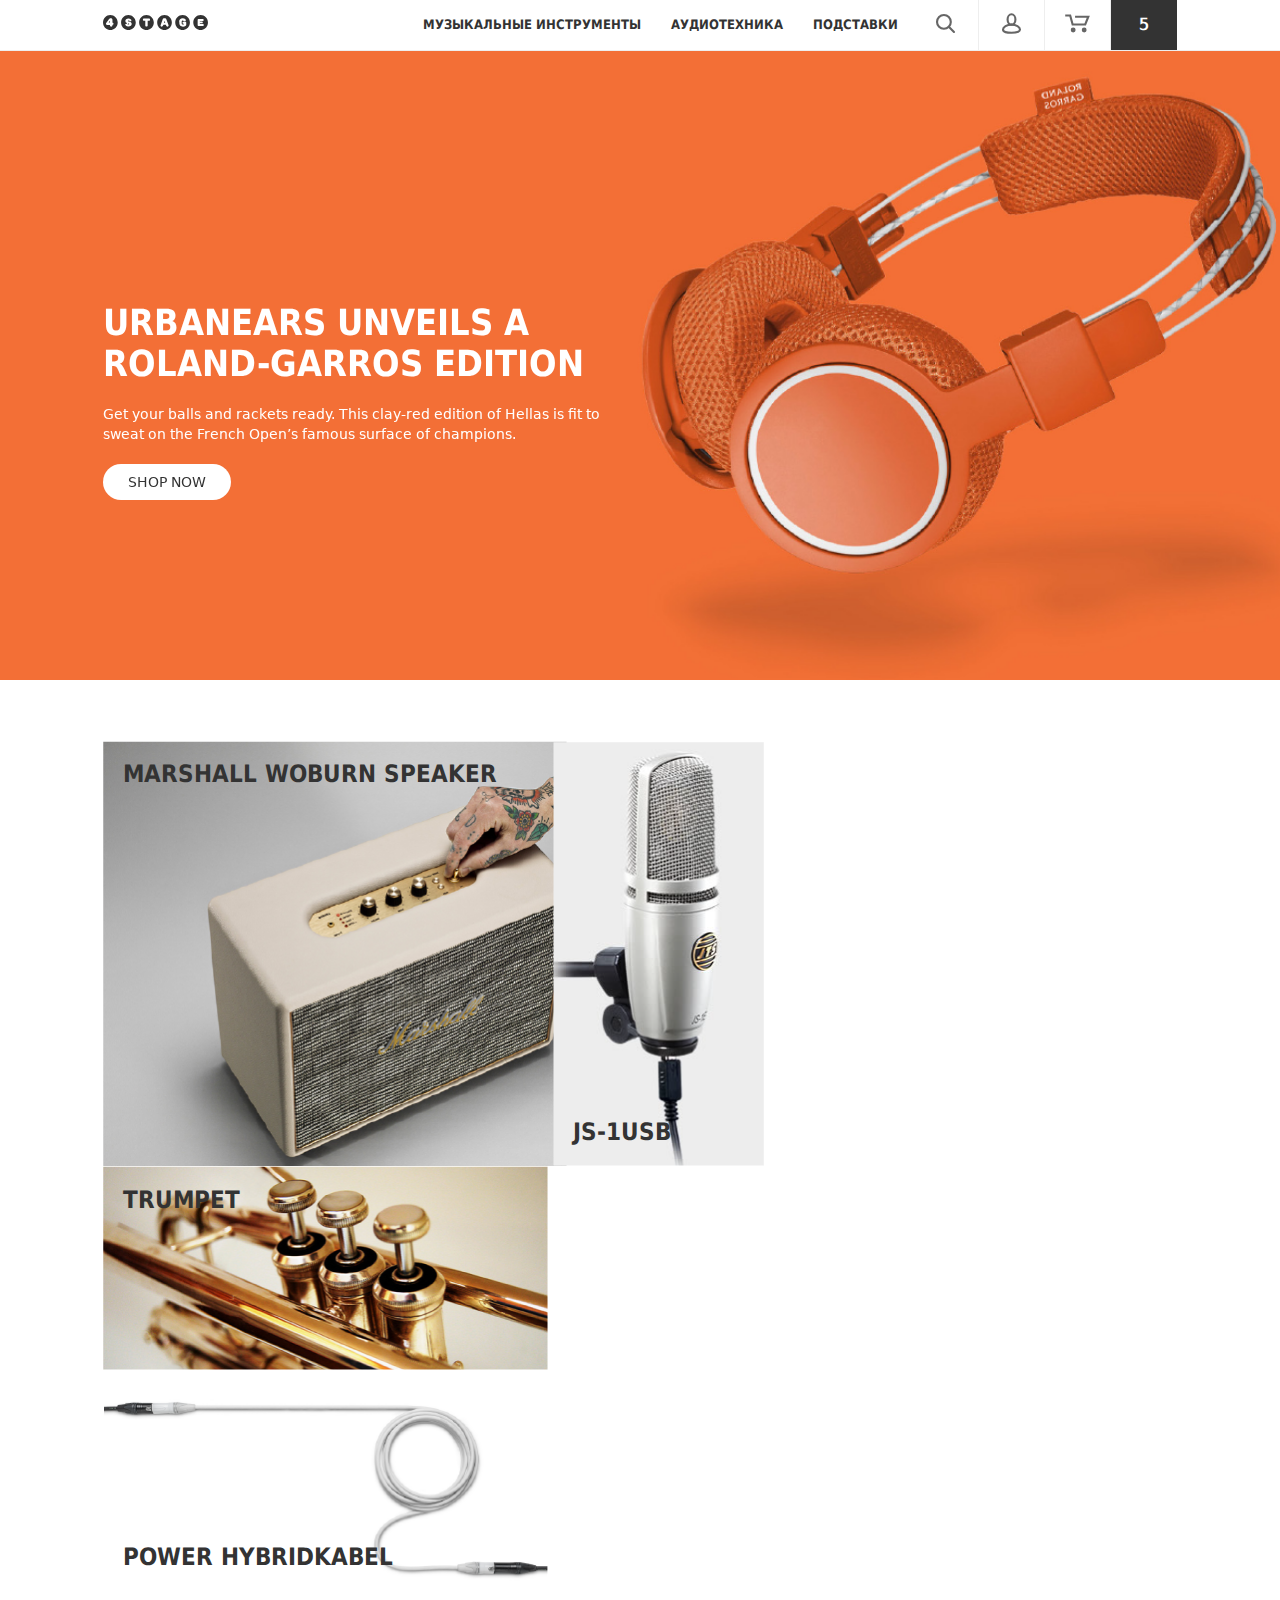
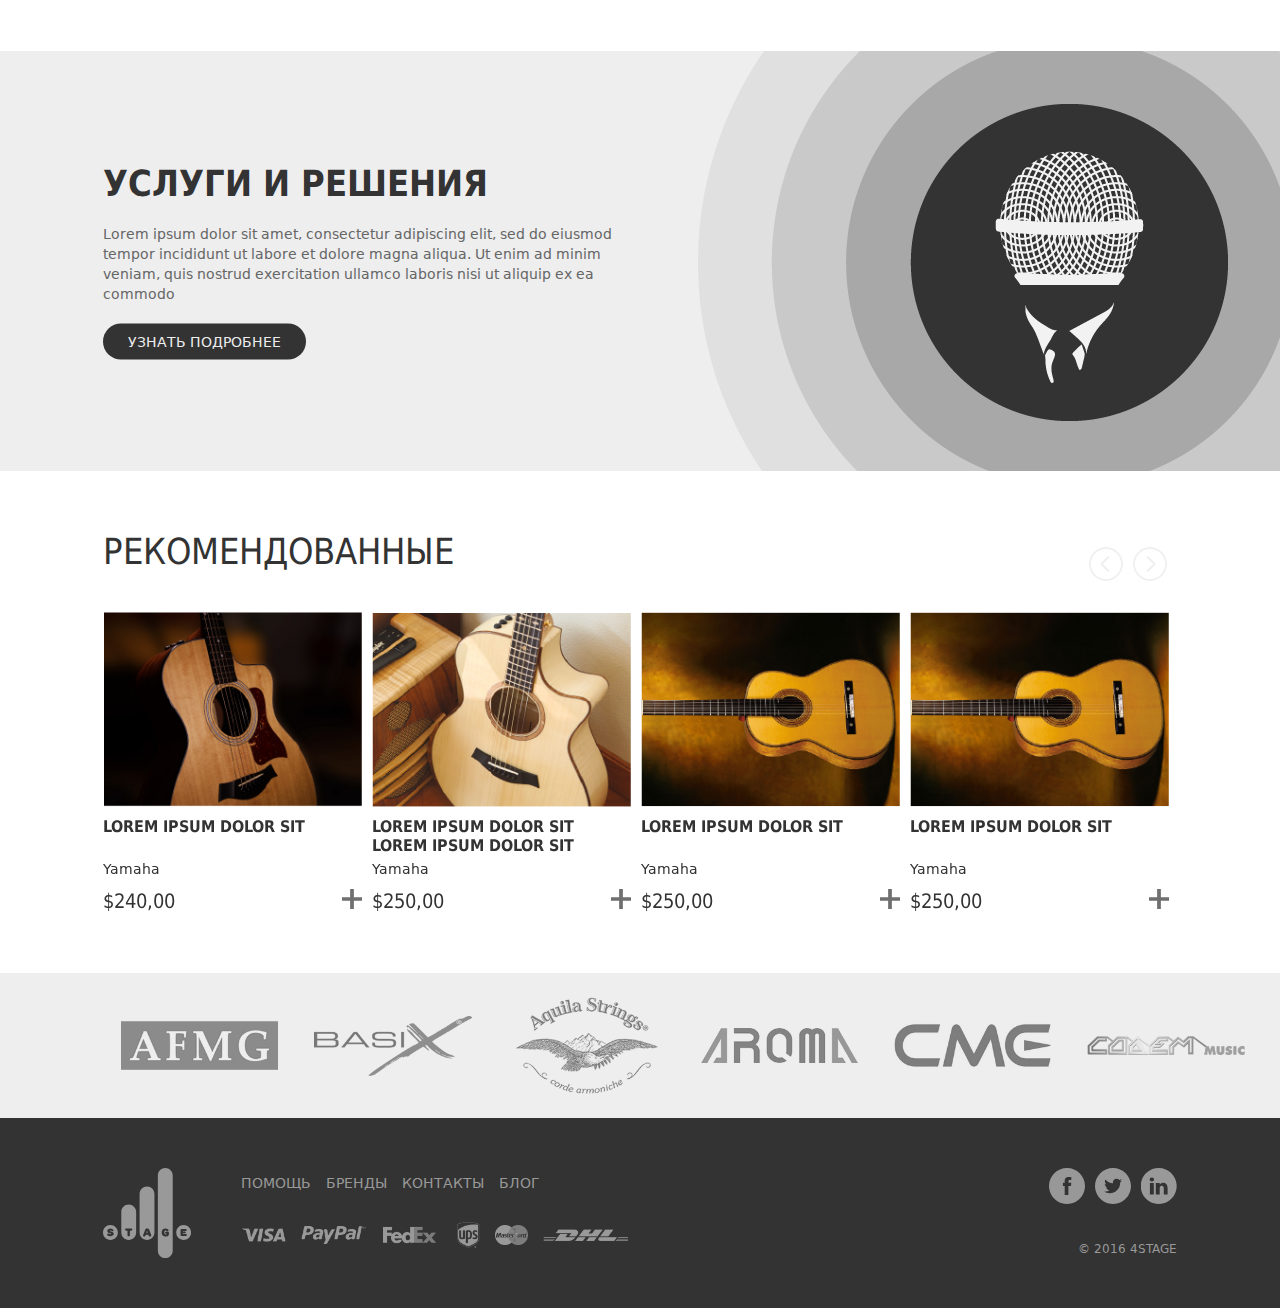
==== commit e273ccb6: "qwerty" ====
--- a/index.html
+++ b/index.html
@@ -8,7 +8,6 @@
     <link href="lib/owl-carousel/css/owl.carousel.css" rel="stylesheet">
     <link href="lib/owl-carousel/css/owl.theme.css" rel="stylesheet">
     <link rel="stylesheet" href="lib/bootstrap/css/bootstrap.min.css"/>
-    <link rel="stylesheet" href="lib/swiper/css/swiper.min.css">
     <link rel="stylesheet" href="css/main.css" type="text/css"/>
 
 </head>
@@ -179,9 +178,9 @@
 </header>
 <main class="home">
     <div class="all"></div>
-    <div id="owl-demo" class="owl-carousel owl-theme part1">
+    <div id="owl-demo" class="owl-carousel owl-theme one-slide part1">
         <div class="item"
-             style="background: url(img/orange-01.png),no-repeat;background-position: center; background-size: cover">
+             style="background: url(img/orange-01.png),no-repeat; background-position: center; background-size: cover">
             <div class="clearfix">
                 <div class="shop-now col-lg-6">
                     <h1>Urbanears Unveils a Roland-Garros Edition</h1>
@@ -246,30 +245,6 @@
 
 
         </div>
-        <!--<div class="grid">
-            <div class="grid-item grid-item&#45;&#45;width2 grid-item&#45;&#45;height2">
-                <a href="#">
-                    <img src="img/amplifiers-01.png" alt="">
-                </a>
-            </div>
-            <div class="grid-item grid-item&#45;&#45;height2">
-                <a href="#">
-                    <img src="img/microphone-01.png" alt="">
-                </a>
-            </div>
-            <div class="grid-item grid-item&#45;&#45;width2">
-                <a href="#">
-                    <img src="img/trumpet-01.png" alt="">
-                </a>
-            </div>
-            <div class="grid-item grid-item&#45;&#45;width2">
-                <a href="#">
-                    <img src="img/asd-01.png" alt="">
-                </a>
-            </div>
-        </div>-->
-
-
     </div>
     <div class="part3">
         <div class="clearfix">
--- a/css/main.css
+++ b/css/main.css
@@ -118,9 +118,10 @@
 /* line 106, ../lib/sass/main.scss */
 body {
   font-family: "DejaVuSans", sans-serif;
-}
-
-/* line 110, ../lib/sass/main.scss */
+  line-height: normal;
+}
+
+/* line 111, ../lib/sass/main.scss */
 h1 {
   text-transform: uppercase;
   font-family: "DejaVuSans-Bold", sans-serif;
@@ -128,12 +129,12 @@
   line-height: 40px;
 }
 
-/* line 117, ../lib/sass/main.scss */
+/* line 118, ../lib/sass/main.scss */
 h1, h2, h4, h5, h6 {
   line-height: normal;
 }
 
-/* line 121, ../lib/sass/main.scss */
+/* line 122, ../lib/sass/main.scss */
 p {
   color: #666;
   font-size: 14px;
@@ -141,47 +142,47 @@
   line-height: 20px;
 }
 
-/* line 128, ../lib/sass/main.scss */
+/* line 129, ../lib/sass/main.scss */
 a {
   font-size: 14px;
 }
 
-/* line 133, ../lib/sass/main.scss */
+/* line 134, ../lib/sass/main.scss */
 header.navbar-fixed-top {
   z-index: 50;
 }
-/* line 136, ../lib/sass/main.scss */
+/* line 137, ../lib/sass/main.scss */
 header .navbar {
   margin: 0;
 }
-/* line 138, ../lib/sass/main.scss */
+/* line 139, ../lib/sass/main.scss */
 header .navbar.navbar-default {
   background-color: #fff;
   border: none;
   border-radius: 0;
   border-bottom: 1px solid #eee;
 }
-/* line 144, ../lib/sass/main.scss */
+/* line 145, ../lib/sass/main.scss */
 header .navbar .container-fluid {
   max-width: 1366px;
   width: 100%;
   margin: 0 auto;
   padding: 0;
 }
-/* line 149, ../lib/sass/main.scss */
+/* line 150, ../lib/sass/main.scss */
 header .navbar .container-fluid .navbar-header {
   width: 100%;
   padding: 0 103px;
 }
-/* line 153, ../lib/sass/main.scss */
+/* line 154, ../lib/sass/main.scss */
 header .navbar .container-fluid .navbar-header .navbar-brand > img {
   width: 105px;
 }
-/* line 157, ../lib/sass/main.scss */
+/* line 158, ../lib/sass/main.scss */
 header .navbar .container-fluid .navbar-header .nav {
   float: right;
 }
-/* line 159, ../lib/sass/main.scss */
+/* line 160, ../lib/sass/main.scss */
 header .navbar .container-fluid .navbar-header .nav li {
   text-transform: uppercase;
   font-family: "DejaVuSansCondensed-Bold", sans-serif;
@@ -191,51 +192,51 @@
   line-height: 20px;
   color: #999;
 }
-/* line 168, ../lib/sass/main.scss */
+/* line 169, ../lib/sass/main.scss */
 header .navbar .container-fluid .navbar-header .nav li a {
   color: #333;
   font-weight: 900;
   font-size: 13px;
   padding: 0;
 }
-/* line 173, ../lib/sass/main.scss */
+/* line 174, ../lib/sass/main.scss */
 header .navbar .container-fluid .navbar-header .nav li a:hover {
   color: #999;
 }
-/* line 179, ../lib/sass/main.scss */
+/* line 180, ../lib/sass/main.scss */
 header .navbar .container-fluid .navbar-header .nav li.active a {
   color: #999;
 }
-/* line 184, ../lib/sass/main.scss */
+/* line 185, ../lib/sass/main.scss */
 header .navbar .container-fluid .navbar-header .nav .active > a {
   background: none;
 }
-/* line 188, ../lib/sass/main.scss */
+/* line 189, ../lib/sass/main.scss */
 header .navbar .container-fluid .navbar-header .nav-menu {
   float: right;
 }
-/* line 190, ../lib/sass/main.scss */
+/* line 191, ../lib/sass/main.scss */
 header .navbar .container-fluid .navbar-header .nav-menu li {
   float: left;
 }
-/* line 193, ../lib/sass/main.scss */
+/* line 194, ../lib/sass/main.scss */
 header .navbar .container-fluid .navbar-header .nav-menu li {
   border-right: 1px solid #eee;
 }
-/* line 196, ../lib/sass/main.scss */
+/* line 197, ../lib/sass/main.scss */
 header .navbar .container-fluid .navbar-header .nav-menu li a {
   display: inline-block;
   padding: 13px 20px;
 }
-/* line 200, ../lib/sass/main.scss */
+/* line 201, ../lib/sass/main.scss */
 header .navbar .container-fluid .navbar-header .nav-menu li a img {
   width: 25px;
 }
-/* line 206, ../lib/sass/main.scss */
+/* line 207, ../lib/sass/main.scss */
 header .navbar .container-fluid .navbar-header .nav-menu li.search a img:last-child {
   display: none;
 }
-/* line 211, ../lib/sass/main.scss */
+/* line 212, ../lib/sass/main.scss */
 header .navbar .container-fluid .navbar-header .nav-menu li:last-child {
   background: #333;
   border: none;
@@ -247,11 +248,11 @@
   font-size: 16px;
   line-height: 50px;
 }
-/* line 227, ../lib/sass/main.scss */
+/* line 228, ../lib/sass/main.scss */
 header .tab-content {
   position: relative;
 }
-/* line 229, ../lib/sass/main.scss */
+/* line 230, ../lib/sass/main.scss */
 header .tab-content .drop-menu {
   font-size: 0;
   position: absolute;
@@ -260,7 +261,7 @@
   width: 100%;
   background: #eee;
 }
-/* line 236, ../lib/sass/main.scss */
+/* line 237, ../lib/sass/main.scss */
 header .tab-content .drop-menu li {
   -webkit-transition: all 0.3s ease-in-out;
   -moz-transition: all 0.3s ease-in-out;
@@ -271,28 +272,28 @@
   height: 160px;
   padding: 30px;
 }
-/* line 242, ../lib/sass/main.scss */
+/* line 243, ../lib/sass/main.scss */
 header .tab-content .drop-menu li:hover {
   background: #333;
 }
-/* line 244, ../lib/sass/main.scss */
+/* line 245, ../lib/sass/main.scss */
 header .tab-content .drop-menu li:hover a {
   color: #eee;
 }
-/* line 246, ../lib/sass/main.scss */
+/* line 247, ../lib/sass/main.scss */
 header .tab-content .drop-menu li:hover a img {
   -webkit-filter: brightness(465%);
   /* Chrome, Safari, Opera */
   filter: brightness(465%);
 }
-/* line 252, ../lib/sass/main.scss */
+/* line 253, ../lib/sass/main.scss */
 header .tab-content .drop-menu li a {
   width: 100%;
   display: inline-block;
   height: 100%;
   vertical-align: middle;
 }
-/* line 257, ../lib/sass/main.scss */
+/* line 258, ../lib/sass/main.scss */
 header .tab-content .drop-menu li a img {
   width: 50px;
   display: inline-block;
@@ -301,13 +302,13 @@
   -o-transition: all 0.3s ease-in-out;
   transition: all 0.3s ease-in-out;
 }
-/* line 262, ../lib/sass/main.scss */
+/* line 263, ../lib/sass/main.scss */
 header .tab-content .drop-menu li a span {
   font-size: 12px;
   display: block;
   margin-top: 10px;
 }
-/* line 269, ../lib/sass/main.scss */
+/* line 270, ../lib/sass/main.scss */
 header .tab-content .drop-menu:before {
   content: '';
   position: absolute;
@@ -319,19 +320,19 @@
   border-right: 10px solid transparent;
   border-bottom: 12px solid #eee;
 }
-/* line 281, ../lib/sass/main.scss */
+/* line 282, ../lib/sass/main.scss */
 header .tab-content #menu1.drop-menu:before {
   left: 885px;
 }
-/* line 284, ../lib/sass/main.scss */
+/* line 285, ../lib/sass/main.scss */
 header .tab-content #menu2.drop-menu:before {
   right: 815px;
 }
-/* line 287, ../lib/sass/main.scss */
+/* line 288, ../lib/sass/main.scss */
 header .tab-content #menu3.drop-menu:before {
   right: 685px;
 }
-/* line 290, ../lib/sass/main.scss */
+/* line 291, ../lib/sass/main.scss */
 header .tab-content .find {
   position: absolute;
   height: 150px;
@@ -339,12 +340,12 @@
   background: #eee;
   display: none;
 }
-/* line 296, ../lib/sass/main.scss */
+/* line 297, ../lib/sass/main.scss */
 header .tab-content .find div {
   height: 100%;
   position: relative;
 }
-/* line 299, ../lib/sass/main.scss */
+/* line 300, ../lib/sass/main.scss */
 header .tab-content .find div:before {
   content: '';
   position: absolute;
@@ -354,13 +355,13 @@
   border-left: 10px solid transparent;
   border-right: 10px solid transparent;
 }
-/* line 308, ../lib/sass/main.scss */
+/* line 309, ../lib/sass/main.scss */
 header .tab-content .find div:before {
   top: -12px;
   right: 600px;
   border-bottom: 12px solid #eee;
 }
-/* line 313, ../lib/sass/main.scss */
+/* line 314, ../lib/sass/main.scss */
 header .tab-content .find div form {
   position: absolute;
   left: 50%;
@@ -371,7 +372,7 @@
   transform: translate(-50%, -50%);
   width: 456px;
 }
-/* line 319, ../lib/sass/main.scss */
+/* line 320, ../lib/sass/main.scss */
 header .tab-content .find div form:after {
   content: "";
   border-bottom: 1px solid #999;
@@ -380,11 +381,11 @@
   bottom: 0;
   left: 0;
 }
-/* line 328, ../lib/sass/main.scss */
+/* line 329, ../lib/sass/main.scss */
 header .tab-content .find div form img {
   width: 18px;
 }
-/* line 332, ../lib/sass/main.scss */
+/* line 333, ../lib/sass/main.scss */
 header .tab-content .find div form input {
   width: calc(100% - 18px);
   background: #eee;
@@ -392,17 +393,17 @@
   color: #999;
   padding: 5px 15px;
 }
-/* line 338, ../lib/sass/main.scss */
+/* line 339, ../lib/sass/main.scss */
 header .tab-content .find div form input:focus {
   outline: none;
 }
-/* line 348, ../lib/sass/main.scss */
+/* line 349, ../lib/sass/main.scss */
 header .log-sub {
   width: 1160px;
   margin: 0 auto;
   position: relative;
 }
-/* line 353, ../lib/sass/main.scss */
+/* line 354, ../lib/sass/main.scss */
 header .log-sub .login {
   right: 15px;
   text-align: center;
@@ -412,16 +413,16 @@
   border-bottom-left-radius: 10px;
   border-bottom-right-radius: 10px;
 }
-/* line 362, ../lib/sass/main.scss */
+/* line 363, ../lib/sass/main.scss */
 header .log-sub .login:before, header .log-sub .login:after {
   right: 140px;
 }
-/* line 366, ../lib/sass/main.scss */
+/* line 367, ../lib/sass/main.scss */
 header .log-sub .login h1 {
   font-size: 36px;
   font-family: "DejaVuSansCondensed", sans-serif;
 }
-/* line 371, ../lib/sass/main.scss */
+/* line 372, ../lib/sass/main.scss */
 header .log-sub .login input {
   width: 270px;
   padding: 10px 15px;
@@ -431,11 +432,11 @@
   outline: none;
   color: #999;
 }
-/* line 379, ../lib/sass/main.scss */
+/* line 380, ../lib/sass/main.scss */
 header .log-sub .login input:focus {
   border: 1px solid #999;
 }
-/* line 383, ../lib/sass/main.scss */
+/* line 384, ../lib/sass/main.scss */
 header .log-sub .login input[type='submit'] {
   width: 154px;
   margin: 10px auto;
@@ -444,21 +445,21 @@
   border-radius: 50px;
   font-family: "DejaVuSansCondensed", sans-serif;
 }
-/* line 392, ../lib/sass/main.scss */
+/* line 393, ../lib/sass/main.scss */
 header .log-sub .login a {
   font-family: "DejaVuSans-Bold", sans-serif;
   font-size: 14px;
   margin: 10px 0;
   font-weight: 700;
 }
-/* line 400, ../lib/sass/main.scss */
+/* line 401, ../lib/sass/main.scss */
 header .log-sub .login,
 header .log-sub .subtotal {
   border: 1px solid #eee;
   display: none;
   background: #fff;
 }
-/* line 405, ../lib/sass/main.scss */
+/* line 406, ../lib/sass/main.scss */
 header .log-sub .login:before, header .log-sub .login:after,
 header .log-sub .subtotal:before,
 header .log-sub .subtotal:after {
@@ -470,60 +471,60 @@
   border-left: 10px solid transparent;
   border-right: 10px solid transparent;
 }
-/* line 414, ../lib/sass/main.scss */
+/* line 415, ../lib/sass/main.scss */
 header .log-sub .login:before,
 header .log-sub .subtotal:before {
   top: -13px;
   border-bottom: 12px solid #eee;
 }
-/* line 418, ../lib/sass/main.scss */
+/* line 419, ../lib/sass/main.scss */
 header .log-sub .login:after,
 header .log-sub .subtotal:after {
   top: -12px;
   border-bottom: 12px solid #fff;
 }
-/* line 423, ../lib/sass/main.scss */
+/* line 424, ../lib/sass/main.scss */
 header .log-sub .subtotal {
   position: absolute;
   right: 0;
   border-bottom-left-radius: 10px;
   border-bottom-right-radius: 10px;
 }
-/* line 428, ../lib/sass/main.scss */
+/* line 429, ../lib/sass/main.scss */
 header .log-sub .subtotal:before, header .log-sub .subtotal:after {
   right: 90px;
 }
-/* line 431, ../lib/sass/main.scss */
+/* line 432, ../lib/sass/main.scss */
 header .log-sub .subtotal ul {
   overflow: scroll;
   overflow-x: hidden;
   width: 300px;
 }
-/* line 435, ../lib/sass/main.scss */
+/* line 436, ../lib/sass/main.scss */
 header .log-sub .subtotal ul li {
   position: relative;
   padding: 20px 20px 0 20px;
 }
-/* line 438, ../lib/sass/main.scss */
+/* line 439, ../lib/sass/main.scss */
 header .log-sub .subtotal ul li:after {
   border-bottom: 1px solid #eee;
   width: 260px;
   padding: 10px 0;
 }
-/* line 444, ../lib/sass/main.scss */
+/* line 445, ../lib/sass/main.scss */
 header .log-sub .subtotal ul li div {
   float: left;
 }
-/* line 446, ../lib/sass/main.scss */
+/* line 447, ../lib/sass/main.scss */
 header .log-sub .subtotal ul li div p {
   font-size: 13px;
   color: #666;
 }
-/* line 452, ../lib/sass/main.scss */
+/* line 453, ../lib/sass/main.scss */
 header .log-sub .subtotal ul li div:last-child {
   float: right;
 }
-/* line 454, ../lib/sass/main.scss */
+/* line 455, ../lib/sass/main.scss */
 header .log-sub .subtotal ul li div:last-child p {
   position: absolute;
   bottom: 22px;
@@ -531,7 +532,7 @@
   font-family: "DejaVuSans-Bold", sans-serif;
   font-weight: 600;
 }
-/* line 461, ../lib/sass/main.scss */
+/* line 462, ../lib/sass/main.scss */
 header .log-sub .subtotal ul li div:last-child .close {
   position: absolute;
   right: 20px;
@@ -541,7 +542,7 @@
   opacity: 0;
   transition: 0s;
 }
-/* line 470, ../lib/sass/main.scss */
+/* line 471, ../lib/sass/main.scss */
 header .log-sub .subtotal ul li div:last-child .close:before, header .log-sub .subtotal ul li div:last-child .close:after {
   position: absolute;
   right: 10px;
@@ -550,42 +551,42 @@
   width: 2px;
   background-color: #999;
 }
-/* line 478, ../lib/sass/main.scss */
+/* line 479, ../lib/sass/main.scss */
 header .log-sub .subtotal ul li div:last-child .close:before {
   transform: rotate(45deg);
 }
-/* line 481, ../lib/sass/main.scss */
+/* line 482, ../lib/sass/main.scss */
 header .log-sub .subtotal ul li div:last-child .close:after {
   transform: rotate(-45deg);
 }
-/* line 485, ../lib/sass/main.scss */
+/* line 486, ../lib/sass/main.scss */
 header .log-sub .subtotal ul li div h4 {
   font-family: "DejaVuSansCondensed-Bold", sans-serif;
   font-size: 16px;
   margin-bottom: 5px;
 }
-/* line 491, ../lib/sass/main.scss */
+/* line 492, ../lib/sass/main.scss */
 header .log-sub .subtotal ul li div h4 + p + p span {
   font-weight: 600;
 }
-/* line 498, ../lib/sass/main.scss */
+/* line 499, ../lib/sass/main.scss */
 header .log-sub .subtotal ul li .pic {
   margin-right: 10px;
 }
-/* line 500, ../lib/sass/main.scss */
+/* line 501, ../lib/sass/main.scss */
 header .log-sub .subtotal ul li .pic img {
   width: 62px;
   height: 62px;
 }
-/* line 505, ../lib/sass/main.scss */
+/* line 506, ../lib/sass/main.scss */
 header .log-sub .subtotal ul li:hover {
   background: #eee;
 }
-/* line 509, ../lib/sass/main.scss */
+/* line 510, ../lib/sass/main.scss */
 header .log-sub .subtotal ul li:hover div:last-child .close {
   opacity: 1;
 }
-/* line 517, ../lib/sass/main.scss */
+/* line 518, ../lib/sass/main.scss */
 header .log-sub .subtotal .checkout {
   width: 300px;
   padding: 20px;
@@ -593,21 +594,21 @@
   border-bottom-left-radius: 10px;
   border-bottom-right-radius: 10px;
 }
-/* line 523, ../lib/sass/main.scss */
+/* line 524, ../lib/sass/main.scss */
 header .log-sub .subtotal .checkout span {
   margin-bottom: 20px;
 }
-/* line 525, ../lib/sass/main.scss */
+/* line 526, ../lib/sass/main.scss */
 header .log-sub .subtotal .checkout span:first-child {
   float: left;
   font-family: "DejaVuSansCondensed", sans-serif;
 }
-/* line 529, ../lib/sass/main.scss */
+/* line 530, ../lib/sass/main.scss */
 header .log-sub .subtotal .checkout span:last-of-type {
   float: right;
   font-family: CondensedBold, sans-serif;
 }
-/* line 534, ../lib/sass/main.scss */
+/* line 535, ../lib/sass/main.scss */
 header .log-sub .subtotal .checkout a {
   font-family: "DejaVuSansCondensed", sans-serif;
   display: block;
@@ -620,26 +621,26 @@
   padding: 10px;
   float: left;
 }
-/* line 547, ../lib/sass/main.scss */
+/* line 548, ../lib/sass/main.scss */
 header .log-sub .subtotal .bucket-empty {
   display: none;
   width: 300px;
   text-align: center;
   padding: 30px 25px;
 }
-/* line 552, ../lib/sass/main.scss */
+/* line 553, ../lib/sass/main.scss */
 header .log-sub .subtotal .bucket-empty img {
   width: 120px;
   display: inline-block;
   margin-bottom: 15px;
 }
-/* line 557, ../lib/sass/main.scss */
+/* line 558, ../lib/sass/main.scss */
 header .log-sub .subtotal .bucket-empty h1 {
   font-family: "DejaVuSansCondensed", sans-serif;
   margin-bottom: 15px;
 }
 
-/* line 567, ../lib/sass/main.scss */
+/* line 568, ../lib/sass/main.scss */
 .home .part2 .instruments,
 .home .part3 .clearfix,
 .home .part4 .recom,
@@ -649,21 +650,22 @@
   margin: 0 auto;
 }
 
-/* line 577, ../lib/sass/main.scss */
+/* line 578, ../lib/sass/main.scss */
 .footer {
   max-width: 1366px;
   padding: 0 103px;
   margin: 0 auto;
 }
 
-/* line 584, ../lib/sass/main.scss */
-.list .part1 {
+/* line 585, ../lib/sass/main.scss */
+.list .part1,
+.list .part2 {
   max-width: 1366px;
   padding: 0 103px;
   margin: 0 auto;
 }
 
-/* line 591, ../lib/sass/main.scss */
+/* line 594, ../lib/sass/main.scss */
 main {
   margin-top: 50px;
   /* Base for label styling */
@@ -672,7 +674,7 @@
   /* checked mark aspect changes */
   /* disabled checkbox */
 }
-/* line 595, ../lib/sass/main.scss */
+/* line 598, ../lib/sass/main.scss */
 main.home .black-overlay {
   width: 100%;
   height: 100%;
@@ -683,7 +685,7 @@
   z-index: 5;
   overflow-y: hidden;
 }
-/* line 605, ../lib/sass/main.scss */
+/* line 608, ../lib/sass/main.scss */
 main.home .part1,
 main.home .part2,
 main.home .part3,
@@ -692,144 +694,140 @@
   margin-bottom: 60px;
   position: relative;
 }
-/* line 613, ../lib/sass/main.scss */
-main.home .part1 .item {
-  margin: 0 auto;
+/* line 616, ../lib/sass/main.scss */
+main.home .one-slide .item {
   height: 70vh;
 }
-/* line 617, ../lib/sass/main.scss */
-main.home .part1 .item .clearfix {
+/* line 618, ../lib/sass/main.scss */
+main.home .one-slide .item .clearfix {
   position: relative;
   max-width: 1366px;
-  margin: 0 auto;
-  height: 100%;
-}
-/* line 622, ../lib/sass/main.scss */
-main.home .part1 .item .clearfix .shop-now {
-  position: absolute;
+}
+/* line 621, ../lib/sass/main.scss */
+main.home .one-slide .item .clearfix .shop-now {
   padding: 0 0 0 103px;
   top: 40%;
 }
-/* line 626, ../lib/sass/main.scss */
-main.home .part1 .item .clearfix .shop-now h1, main.home .part1 .item .clearfix .shop-now p {
+/* line 624, ../lib/sass/main.scss */
+main.home .one-slide .item .clearfix .shop-now h1, main.home .one-slide .item .clearfix .shop-now p {
   color: #fff;
   margin-bottom: 20px;
 }
-/* line 630, ../lib/sass/main.scss */
-main.home .part1 .item .clearfix .shop-now h1 {
+/* line 628, ../lib/sass/main.scss */
+main.home .one-slide .item .clearfix .shop-now h1 {
   font-family: "DejaVuSansCondensed-Bold", sans-serif;
 }
-/* line 633, ../lib/sass/main.scss */
-main.home .part1 .item .clearfix .shop-now a {
+/* line 631, ../lib/sass/main.scss */
+main.home .one-slide .item .clearfix .shop-now a {
   display: inline-block;
   background: #fff;
   color: #333;
   padding: 10px 25px;
   border-radius: 50px;
 }
-/* line 679, ../lib/sass/main.scss */
+/* line 645, ../lib/sass/main.scss */
 main.home .part2 .instruments {
   font-size: 0;
 }
-/* line 681, ../lib/sass/main.scss */
+/* line 647, ../lib/sass/main.scss */
 main.home .part2 .instruments a {
   display: inline-block;
 }
-/* line 684, ../lib/sass/main.scss */
+/* line 650, ../lib/sass/main.scss */
 main.home .part2 .instruments div {
   position: relative;
   display: inline-block;
 }
-/* line 688, ../lib/sass/main.scss */
+/* line 654, ../lib/sass/main.scss */
 main.home .part2 .instruments div span {
   text-transform: uppercase;
   position: absolute;
   font-family: "DejaVuSansCondensed-Bold", sans-serif;
   font-size: 24px;
 }
-/* line 695, ../lib/sass/main.scss */
+/* line 661, ../lib/sass/main.scss */
 main.home .part2 .instruments .amplifiers {
   margin-right: 20px;
   width: 40%;
   height: 425px;
 }
-/* line 699, ../lib/sass/main.scss */
+/* line 665, ../lib/sass/main.scss */
 main.home .part2 .instruments .amplifiers a {
   height: 425px;
 }
-/* line 701, ../lib/sass/main.scss */
+/* line 667, ../lib/sass/main.scss */
 main.home .part2 .instruments .amplifiers a img {
   width: 464px;
 }
-/* line 704, ../lib/sass/main.scss */
+/* line 670, ../lib/sass/main.scss */
 main.home .part2 .instruments .amplifiers a span {
   left: 20px;
   top: 20px;
 }
-/* line 710, ../lib/sass/main.scss */
+/* line 676, ../lib/sass/main.scss */
 main.home .part2 .instruments .microphone {
   margin-right: 20px;
   width: 18.2%;
 }
-/* line 713, ../lib/sass/main.scss */
+/* line 679, ../lib/sass/main.scss */
 main.home .part2 .instruments .microphone a {
   height: 425px;
 }
-/* line 715, ../lib/sass/main.scss */
+/* line 681, ../lib/sass/main.scss */
 main.home .part2 .instruments .microphone a span {
   left: 20px;
   bottom: 20px;
 }
-/* line 719, ../lib/sass/main.scss */
+/* line 685, ../lib/sass/main.scss */
 main.home .part2 .instruments .microphone a img {
   width: 211px;
 }
-/* line 724, ../lib/sass/main.scss */
+/* line 690, ../lib/sass/main.scss */
 main.home .part2 .instruments .trumpet {
   width: 38.3%;
 }
-/* line 726, ../lib/sass/main.scss */
+/* line 692, ../lib/sass/main.scss */
 main.home .part2 .instruments .trumpet div {
   display: block;
 }
-/* line 728, ../lib/sass/main.scss */
+/* line 694, ../lib/sass/main.scss */
 main.home .part2 .instruments .trumpet div:first-child {
   margin-bottom: 15px;
 }
-/* line 730, ../lib/sass/main.scss */
+/* line 696, ../lib/sass/main.scss */
 main.home .part2 .instruments .trumpet div:first-child a {
   height: 202.5px;
 }
-/* line 732, ../lib/sass/main.scss */
+/* line 698, ../lib/sass/main.scss */
 main.home .part2 .instruments .trumpet div:first-child a span {
   left: 20px;
   top: 20px;
 }
-/* line 736, ../lib/sass/main.scss */
+/* line 702, ../lib/sass/main.scss */
 main.home .part2 .instruments .trumpet div:first-child a img {
   width: 445px;
 }
-/* line 742, ../lib/sass/main.scss */
+/* line 708, ../lib/sass/main.scss */
 main.home .part2 .instruments .trumpet div:last-child a {
   height: 202.5px;
 }
-/* line 744, ../lib/sass/main.scss */
+/* line 710, ../lib/sass/main.scss */
 main.home .part2 .instruments .trumpet div:last-child a span {
   left: 20px;
   bottom: 20px;
 }
-/* line 748, ../lib/sass/main.scss */
+/* line 714, ../lib/sass/main.scss */
 main.home .part2 .instruments .trumpet div:last-child a img {
   width: 445px;
 }
-/* line 758, ../lib/sass/main.scss */
+/* line 724, ../lib/sass/main.scss */
 main.home .part3 {
   position: relative;
   background: #eee;
   overflow: hidden;
   height: 420px;
 }
-/* line 763, ../lib/sass/main.scss */
+/* line 729, ../lib/sass/main.scss */
 main.home .part3 .clearfix {
   position: relative;
   width: 1366px;
@@ -837,12 +835,12 @@
   padding: 0 103px;
   height: 100%;
 }
-/* line 769, ../lib/sass/main.scss */
+/* line 735, ../lib/sass/main.scss */
 main.home .part3 .clearfix .col-lg-6:first-child {
   padding-left: 0;
   height: 100%;
 }
-/* line 772, ../lib/sass/main.scss */
+/* line 738, ../lib/sass/main.scss */
 main.home .part3 .clearfix .col-lg-6:first-child div {
   width: 90%;
   position: absolute;
@@ -850,15 +848,15 @@
   padding-left: 0;
   transform: translateY(-50%);
 }
-/* line 778, ../lib/sass/main.scss */
+/* line 744, ../lib/sass/main.scss */
 main.home .part3 .clearfix .col-lg-6:first-child div h1, main.home .part3 .clearfix .col-lg-6:first-child div p {
   margin-bottom: 20px;
 }
-/* line 781, ../lib/sass/main.scss */
+/* line 747, ../lib/sass/main.scss */
 main.home .part3 .clearfix .col-lg-6:first-child div h1 {
   font-family: "DejaVuSansCondensed-Bold", sans-serif;
 }
-/* line 784, ../lib/sass/main.scss */
+/* line 750, ../lib/sass/main.scss */
 main.home .part3 .clearfix .col-lg-6:first-child div a {
   padding: 10px 25px;
   background: #333;
@@ -866,100 +864,51 @@
   border-radius: 50px;
   display: inline-block;
 }
-/* line 794, ../lib/sass/main.scss */
+/* line 760, ../lib/sass/main.scss */
 main.home .part3 .clearfix img {
   position: absolute;
   top: -160px;
 }
-/* line 801, ../lib/sass/main.scss */
+/* line 767, ../lib/sass/main.scss */
 main.home .part4 h1 {
   font-family: "DejaVuSansCondensed", sans-serif;
   margin-bottom: 40px;
 }
-/* line 807, ../lib/sass/main.scss */
+/* line 773, ../lib/sass/main.scss */
 main.home .part4 #owl-recom .owl-item .item {
   margin-right: 10px;
   position: relative;
 }
-/* line 812, ../lib/sass/main.scss */
+/* line 778, ../lib/sass/main.scss */
 main.home .part4 #owl-recom .owl-item .item a img {
   display: block;
   width: 100%;
   height: auto;
 }
-/* line 819, ../lib/sass/main.scss */
-main.home .part4 #owl-recom .owl-item .item h4 {
-  height: 32px;
-  margin: 10px 0;
-}
-/* line 822, ../lib/sass/main.scss */
-main.home .part4 #owl-recom .owl-item .item h4 a {
-  text-transform: uppercase;
-  font-family: "DejaVuSansCondensed-Bold", sans-serif;
-  font-size: 16px;
-}
-/* line 830, ../lib/sass/main.scss */
-main.home .part4 #owl-recom .owl-item .item p {
-  margin-bottom: 10px;
-}
-/* line 834, ../lib/sass/main.scss */
-main.home .part4 #owl-recom .owl-item .item div span {
-  float: left;
-  font-size: 20px;
-  font-family: "DejaVuSansCondensed", sans-serif;
-}
-/* line 841, ../lib/sass/main.scss */
-main.home .part4 #owl-recom .owl-item .item div .added, main.home .part4 #owl-recom .owl-item .item div .add {
-  position: absolute;
-  right: 0;
-  display: none;
-}
-/* line 845, ../lib/sass/main.scss */
-main.home .part4 #owl-recom .owl-item .item div .added img, main.home .part4 #owl-recom .owl-item .item div .add img {
-  width: 20px;
-  height: 20px;
-}
-/* line 850, ../lib/sass/main.scss */
-main.home .part4 #owl-recom .owl-item .item div .add {
-  display: inline-block;
-  height: 20px;
-  cursor: pointer;
-  z-index: 5;
-  opacity: 0.7;
-  -webkit-transition: all 0.3s ease-in-out;
-  -moz-transition: all 0.3s ease-in-out;
-  -o-transition: all 0.3s ease-in-out;
-  transition: all 0.3s ease-in-out;
-}
-/* line 857, ../lib/sass/main.scss */
-main.home .part4 #owl-recom .owl-item .item div .add:hover {
-  transform: rotate(90deg);
-  opacity: 1;
-}
-/* line 865, ../lib/sass/main.scss */
+/* line 787, ../lib/sass/main.scss */
 main.home .part4 #owl-recom .owl-controls {
   position: absolute;
   top: -70px;
   right: 5px;
   margin: 0;
 }
-/* line 870, ../lib/sass/main.scss */
+/* line 792, ../lib/sass/main.scss */
 main.home .part4 #owl-recom .owl-controls .owl-prev {
   background: url("../img/ico/arrow-l.svg"), no-repeat;
 }
-/* line 872, ../lib/sass/main.scss */
+/* line 794, ../lib/sass/main.scss */
 main.home .part4 #owl-recom .owl-controls .owl-prev:hover {
   opacity: 1;
 }
-/* line 876, ../lib/sass/main.scss */
+/* line 798, ../lib/sass/main.scss */
 main.home .part4 #owl-recom .owl-controls .owl-next {
   background: url("../img/ico/arrow-r.svg"), no-repeat;
 }
-/* line 878, ../lib/sass/main.scss */
+/* line 800, ../lib/sass/main.scss */
 main.home .part4 #owl-recom .owl-controls .owl-next:hover {
   opacity: 1;
 }
-/* line 882, ../lib/sass/main.scss */
+/* line 804, ../lib/sass/main.scss */
 main.home .part4 #owl-recom .owl-controls .owl-next, main.home .part4 #owl-recom .owl-controls .owl-prev {
   width: 34px;
   height: 34px;
@@ -969,27 +918,27 @@
   -o-transition: all 0.3s ease-in-out;
   transition: all 0.3s ease-in-out;
 }
-/* line 893, ../lib/sass/main.scss */
+/* line 815, ../lib/sass/main.scss */
 main.home .part5 {
   background: #eee;
   margin-bottom: 0;
 }
-/* line 896, ../lib/sass/main.scss */
+/* line 818, ../lib/sass/main.scss */
 main.home .part5 div {
   height: 145px;
 }
-/* line 898, ../lib/sass/main.scss */
+/* line 820, ../lib/sass/main.scss */
 main.home .part5 div .logos {
   position: absolute;
   mix-blend-mode: multiply;
   font-size: 0;
 }
-/* line 902, ../lib/sass/main.scss */
+/* line 824, ../lib/sass/main.scss */
 main.home .part5 div .logos li {
   float: left;
   width: 193.3px;
 }
-/* line 906, ../lib/sass/main.scss */
+/* line 828, ../lib/sass/main.scss */
 main.home .part5 div .logos li img {
   width: 100%;
   mix-blend-mode: multiply;
@@ -1001,33 +950,32 @@
   -o-transition: all 0.3s ease-in-out;
   transition: all 0.3s ease-in-out;
 }
-/* line 914, ../lib/sass/main.scss */
+/* line 836, ../lib/sass/main.scss */
 main.home .part5 div .logos li:hover img {
   opacity: 1;
   -webkit-filter: grayscale(0);
   filter: grayscale(0);
 }
-/* line 930, ../lib/sass/main.scss */
-main.list .part1 .navigation .nstrument {
-  margin-top: 60px;
+/* line 852, ../lib/sass/main.scss */
+main.list .part1 .navigation .instrument {
   background: #eee;
-  width: 275px;
   border-radius: 10px;
   overflow: hidden;
   position: relative;
-}
-/* line 937, ../lib/sass/main.scss */
-main.list .part1 .navigation .nstrument div {
+  padding: 0;
+}
+/* line 858, ../lib/sass/main.scss */
+main.list .part1 .navigation .instrument div {
   background: #fff;
 }
-/* line 939, ../lib/sass/main.scss */
-main.list .part1 .navigation .nstrument div h1 {
+/* line 860, ../lib/sass/main.scss */
+main.list .part1 .navigation .instrument div h1 {
   display: inline-block;
   font-size: 20px;
-  padding: 15px;
-}
-/* line 944, ../lib/sass/main.scss */
-main.list .part1 .navigation .nstrument div span {
+  padding: 15px 0;
+}
+/* line 865, ../lib/sass/main.scss */
+main.list .part1 .navigation .instrument div span {
   cursor: pointer;
   margin: 15px;
   display: inline-block;
@@ -1041,28 +989,211 @@
   -o-transform: rotate(180deg);
   transform: rotate(180deg);
 }
-/* line 954, ../lib/sass/main.scss */
-main.list .part1 .navigation .nstrument div span img {
+/* line 875, ../lib/sass/main.scss */
+main.list .part1 .navigation .instrument div span img {
   width: 15px;
 }
-/* line 959, ../lib/sass/main.scss */
-main.list .part1 .navigation .nstrument ul {
+/* line 880, ../lib/sass/main.scss */
+main.list .part1 .navigation .instrument ul {
   position: absolute;
   top: 0;
   z-index: -3;
 }
-/* line 964, ../lib/sass/main.scss */
-main.list .part1 .navigation .nstrument ul li a {
+/* line 885, ../lib/sass/main.scss */
+main.list .part1 .navigation .instrument ul li a {
   text-transform: uppercase;
   padding: 15px;
   display: inline-block;
   line-height: 20px;
 }
-/* line 969, ../lib/sass/main.scss */
-main.list .part1 .navigation .nstrument ul li a:hover {
+/* line 890, ../lib/sass/main.scss */
+main.list .part1 .navigation .instrument ul li a:hover {
   color: #999;
 }
-/* line 990, ../lib/sass/main.scss */
+/* line 900, ../lib/sass/main.scss */
+main.list .part2 .category {
+  padding: 0;
+  border-top: 1px solid #eee;
+}
+/* line 903, ../lib/sass/main.scss */
+main.list .part2 .category h3 {
+  text-transform: uppercase;
+  font-family: "DejaVuSansCondensed-Bold", sans-serif;
+  margin-bottom: 15px;
+}
+/* line 908, ../lib/sass/main.scss */
+main.list .part2 .category li {
+  margin-bottom: 5px;
+  color: #333;
+  font-family: "DejaVuSans-Bold", sans-serif;
+}
+/* line 912, ../lib/sass/main.scss */
+main.list .part2 .category li a {
+  color: #666;
+  font-family: "DejaVuSans";
+}
+/* line 915, ../lib/sass/main.scss */
+main.list .part2 .category li a:hover {
+  color: #333;
+  font-family: "DejaVuSans-Bold", sans-serif;
+}
+/* line 920, ../lib/sass/main.scss */
+main.list .part2 .category li label {
+  font-family: "DejaVuSans";
+  font-size: 13px;
+}
+/* line 925, ../lib/sass/main.scss */
+main.list .part2 .category .type-of-instrument,
+main.list .part2 .category .instrument-brand,
+main.list .part2 .category .price-slider {
+  padding: 15px 0;
+}
+/* line 932, ../lib/sass/main.scss */
+main.list .part2 .category .type-of-instrument ul li {
+  text-transform: uppercase;
+}
+/* line 939, ../lib/sass/main.scss */
+main.list .part2 .category .instrument-brand ul li {
+  text-transform: capitalize;
+}
+/* line 945, ../lib/sass/main.scss */
+main.list .part2 .category .price-slider a {
+  -webkit-transition: all 0s ease-in-out;
+  -moz-transition: all 0s ease-in-out;
+  -o-transition: all 0s ease-in-out;
+  transition: all 0s ease-in-out;
+}
+/* line 948, ../lib/sass/main.scss */
+main.list .part2 .category .price-slider .slider-range {
+  border-radius: 50px;
+  background: #ccc;
+}
+/* line 954, ../lib/sass/main.scss */
+main.list .part2 .category .price-slider .ui-slider-horizontal {
+  height: 4px;
+}
+/* line 956, ../lib/sass/main.scss */
+main.list .part2 .category .price-slider .ui-slider-horizontal .ui-slider-handle {
+  top: -7px;
+}
+/* line 961, ../lib/sass/main.scss */
+main.list .part2 .category .price-slider .ui-corner-all {
+  border-radius: 50px;
+  border: none;
+  background: #eee;
+}
+/* line 967, ../lib/sass/main.scss */
+main.list .part2 .category .price-slider .ui-state-default, main.list .part2 .category .price-slider .ui-widget-content .ui-state-default, main.list .part2 .category .price-slider .ui-widget-header .ui-state-default {
+  background: #fff;
+  border: 2px solid #666;
+}
+/* line 972, ../lib/sass/main.scss */
+main.list .part2 .category .price-slider .ui-widget-header {
+  background: #666;
+}
+/* line 976, ../lib/sass/main.scss */
+main.list .part2 .category .price-slider .ui-slider .ui-slider-handle {
+  width: 16px;
+  height: 16px;
+}
+/* line 981, ../lib/sass/main.scss */
+main.list .part2 .category .price-slider .ui-slider-handle:focus {
+  outline: none;
+}
+/* line 985, ../lib/sass/main.scss */
+main.list .part2 .category .price-slider p {
+  margin-top: 15px;
+}
+/* line 987, ../lib/sass/main.scss */
+main.list .part2 .category .price-slider p #amount {
+  border: none;
+}
+/* line 994, ../lib/sass/main.scss */
+main.list .part2 .instrument-list {
+  padding-right: 0;
+}
+/* line 996, ../lib/sass/main.scss */
+main.list .part2 .instrument-list #owl-list {
+  height: 320px;
+  margin-bottom: 10px;
+}
+/* line 999, ../lib/sass/main.scss */
+main.list .part2 .instrument-list #owl-list .item {
+  height: 320px;
+}
+/* line 1002, ../lib/sass/main.scss */
+main.list .part2 .instrument-list #owl-list .item .clearfix .shop-now {
+  padding-left: 50px;
+  top: 50%;
+  transform: translateY(-50%);
+}
+/* line 1011, ../lib/sass/main.scss */
+main.list .part2 .instrument-list .list-container .row {
+  -moz-column-width: 15em;
+  -webkit-column-width: 15em;
+  -moz-column-gap: .5em;
+  -webkit-column-gap: .5em;
+  margin-right: 1px;
+  margin-left: -8px;
+}
+/* line 1021, ../lib/sass/main.scss */
+main.list .part2 .instrument-list .list-container .panel {
+  border: none;
+  box-shadow: none;
+  -webkit-border-radius: 0;
+  -moz-border-radius: 0;
+  border-radius: 0;
+  display: inline-block;
+  margin: .5em;
+  padding: 0;
+  width: 98%;
+}
+/* line 1031, ../lib/sass/main.scss */
+main.list .part2 .instrument-list .list-container .panel img {
+  width: 100%;
+}
+/* line 1035, ../lib/sass/main.scss */
+main.list .part2 .instrument-list .list-container .panel .list-img span {
+  position: absolute;
+  top: 20px;
+  left: 0;
+}
+/* line 1043, ../lib/sass/main.scss */
+main.list .part2 .instrument-list .list-container .panel .clearfix .add img, main.list .part2 .instrument-list .list-container .panel .clearfix .added img {
+  width: inherit;
+}
+/* line 1057, ../lib/sass/main.scss */
+main .one-slide .item {
+  margin: 0 auto;
+}
+/* line 1059, ../lib/sass/main.scss */
+main .one-slide .item .clearfix {
+  position: relative;
+  margin: 0 auto;
+  height: 100%;
+}
+/* line 1063, ../lib/sass/main.scss */
+main .one-slide .item .clearfix .shop-now {
+  position: absolute;
+}
+/* line 1065, ../lib/sass/main.scss */
+main .one-slide .item .clearfix .shop-now h1, main .one-slide .item .clearfix .shop-now p {
+  color: #fff;
+  margin-bottom: 20px;
+}
+/* line 1069, ../lib/sass/main.scss */
+main .one-slide .item .clearfix .shop-now h1 {
+  font-family: "DejaVuSansCondensed-Bold", sans-serif;
+}
+/* line 1072, ../lib/sass/main.scss */
+main .one-slide .item .clearfix .shop-now a {
+  display: inline-block;
+  background: #fff;
+  color: #333;
+  padding: 10px 25px;
+  border-radius: 50px;
+}
+/* line 1085, ../lib/sass/main.scss */
 main .item div {
   -webkit-transition: all 0.3s ease-in-out;
   -moz-transition: all 0.3s ease-in-out;
@@ -1070,7 +1201,7 @@
   transition: all 0.3s ease-in-out;
   position: relative;
 }
-/* line 993, ../lib/sass/main.scss */
+/* line 1088, ../lib/sass/main.scss */
 main .item div .overlay-item {
   width: 100%;
   height: 100%;
@@ -1083,7 +1214,7 @@
   background: rgba(0, 0, 0, 0.51);
   opacity: 0;
 }
-/* line 1001, ../lib/sass/main.scss */
+/* line 1096, ../lib/sass/main.scss */
 main .item div .overlay-item div {
   width: 75%;
   text-align: center;
@@ -1095,7 +1226,7 @@
   -o-transform: translate(-50%, -50%);
   transform: translate(-50%, -50%);
 }
-/* line 1008, ../lib/sass/main.scss */
+/* line 1103, ../lib/sass/main.scss */
 main .item div .overlay-item div button {
   -webkit-transition: all 0.3s ease-in-out;
   -moz-transition: all 0.3s ease-in-out;
@@ -1110,145 +1241,200 @@
   color: #fff;
   border: 2px solid #fff;
 }
-/* line 1018, ../lib/sass/main.scss */
+/* line 1113, ../lib/sass/main.scss */
 main .item div .overlay-item div button:first-child {
   margin-bottom: 10px;
 }
-/* line 1021, ../lib/sass/main.scss */
+/* line 1116, ../lib/sass/main.scss */
 main .item div .overlay-item div button:hover {
   background: #fff;
   color: #333;
 }
-/* line 1028, ../lib/sass/main.scss */
+/* line 1123, ../lib/sass/main.scss */
 main .item div:hover {
   opacity: 1;
 }
-/* line 1037, ../lib/sass/main.scss */
+/* line 1128, ../lib/sass/main.scss */
+main .item a img {
+  display: block;
+  width: 100%;
+  height: auto;
+}
+/* line 1135, ../lib/sass/main.scss */
+main .item h4 {
+  height: 32px;
+  margin: 10px 0;
+}
+/* line 1138, ../lib/sass/main.scss */
+main .item h4 a {
+  text-transform: uppercase;
+  font-family: "DejaVuSansCondensed-Bold", sans-serif;
+  font-size: 16px;
+}
+/* line 1146, ../lib/sass/main.scss */
+main .item p {
+  margin-bottom: 10px;
+}
+/* line 1150, ../lib/sass/main.scss */
+main .item div span {
+  float: left;
+  font-size: 20px;
+  font-family: "DejaVuSansCondensed", sans-serif;
+}
+/* line 1157, ../lib/sass/main.scss */
+main .item div .added, main .item div .add {
+  position: absolute;
+  right: 0;
+  display: none;
+}
+/* line 1161, ../lib/sass/main.scss */
+main .item div .added img, main .item div .add img {
+  width: 20px;
+  height: 20px;
+}
+/* line 1166, ../lib/sass/main.scss */
+main .item div .add {
+  display: inline-block;
+  height: 20px;
+  cursor: pointer;
+  z-index: 5;
+  opacity: 0.7;
+  -webkit-transition: all 0.3s ease-in-out;
+  -moz-transition: all 0.3s ease-in-out;
+  -o-transition: all 0.3s ease-in-out;
+  transition: all 0.3s ease-in-out;
+}
+/* line 1173, ../lib/sass/main.scss */
+main .item div .add:hover {
+  transform: rotate(90deg);
+  opacity: 1;
+}
+/* line 1184, ../lib/sass/main.scss */
 main [type="checkbox"]:not(:checked),
 main [type="checkbox"]:checked {
   position: absolute;
   left: -9999px;
 }
-/* line 1043, ../lib/sass/main.scss */
+/* line 1190, ../lib/sass/main.scss */
 main [type="checkbox"]:not(:checked) + label,
 main [type="checkbox"]:checked + label {
   position: relative;
   padding-left: 25px;
   cursor: pointer;
 }
-/* line 1051, ../lib/sass/main.scss */
+/* line 1198, ../lib/sass/main.scss */
 main [type="checkbox"]:not(:checked) + label:before,
 main [type="checkbox"]:checked + label:before {
   content: '';
   position: absolute;
   left: 0;
-  top: 2px;
+  top: 0;
   width: 14px;
   height: 14px;
   border: 1px solid #aaa;
   background: none;
 }
-/* line 1064, ../lib/sass/main.scss */
+/* line 1211, ../lib/sass/main.scss */
 main [type="checkbox"]:not(:checked) + label:after,
 main [type="checkbox"]:checked + label:after {
   content: '✔';
   position: absolute;
-  top: 5px;
+  top: 3px;
   left: 2px;
   font-size: 16px;
   line-height: 0.8;
   color: #333;
   transition: all .2s;
 }
-/* line 1077, ../lib/sass/main.scss */
+/* line 1224, ../lib/sass/main.scss */
 main [type="checkbox"]:not(:checked) + label:after {
   opacity: 0;
   transform: scale(0);
 }
-/* line 1082, ../lib/sass/main.scss */
+/* line 1229, ../lib/sass/main.scss */
 main [type="checkbox"]:checked + label:after {
   opacity: 1;
   transform: scale(1);
 }
-/* line 1088, ../lib/sass/main.scss */
+/* line 1235, ../lib/sass/main.scss */
 main [type="checkbox"]:disabled:not(:checked) + label:before,
 main [type="checkbox"]:disabled:checked + label:before {
   box-shadow: none;
   border-color: #bbb;
   background-color: #ddd;
 }
-/* line 1095, ../lib/sass/main.scss */
+/* line 1242, ../lib/sass/main.scss */
 main [type="checkbox"]:disabled:checked + label:after {
   color: #999;
 }
-/* line 1099, ../lib/sass/main.scss */
+/* line 1246, ../lib/sass/main.scss */
 main [type="checkbox"]:disabled + label {
   color: #aaa;
 }
 
-/* line 1105, ../lib/sass/main.scss */
+/* line 1252, ../lib/sass/main.scss */
 footer {
   background: #333;
 }
-/* line 1108, ../lib/sass/main.scss */
+/* line 1255, ../lib/sass/main.scss */
 footer .footer {
   padding-top: 50px;
   padding-bottom: 50px;
 }
-/* line 1111, ../lib/sass/main.scss */
+/* line 1258, ../lib/sass/main.scss */
 footer .footer .footer-logo,
 footer .footer .footer-menu {
   float: left;
 }
-/* line 1115, ../lib/sass/main.scss */
+/* line 1262, ../lib/sass/main.scss */
 footer .footer .footer-logo {
   width: 88px;
   margin-right: 50px;
   height: 90px;
 }
-/* line 1119, ../lib/sass/main.scss */
+/* line 1266, ../lib/sass/main.scss */
 footer .footer .footer-logo img {
   width: 100%;
 }
-/* line 1123, ../lib/sass/main.scss */
+/* line 1270, ../lib/sass/main.scss */
 footer .footer .footer-menu {
   display: table;
   height: 90px;
 }
-/* line 1126, ../lib/sass/main.scss */
+/* line 1273, ../lib/sass/main.scss */
 footer .footer .footer-menu .vertical {
   display: table-cell;
   vertical-align: middle;
 }
-/* line 1129, ../lib/sass/main.scss */
+/* line 1276, ../lib/sass/main.scss */
 footer .footer .footer-menu .vertical .nav-menu-footer {
   margin-bottom: 30px;
 }
-/* line 1131, ../lib/sass/main.scss */
+/* line 1278, ../lib/sass/main.scss */
 footer .footer .footer-menu .vertical .nav-menu-footer li {
   display: inline-block;
   margin-right: 10px;
 }
-/* line 1134, ../lib/sass/main.scss */
+/* line 1281, ../lib/sass/main.scss */
 footer .footer .footer-menu .vertical .nav-menu-footer li a {
   text-transform: uppercase;
   color: #999;
 }
-/* line 1137, ../lib/sass/main.scss */
+/* line 1284, ../lib/sass/main.scss */
 footer .footer .footer-menu .vertical .nav-menu-footer li a:hover {
   color: #fff;
 }
-/* line 1144, ../lib/sass/main.scss */
+/* line 1291, ../lib/sass/main.scss */
 footer .footer .footer-menu .vertical .pay-system li {
   display: inline-block;
   margin-right: 10px;
 }
-/* line 1148, ../lib/sass/main.scss */
+/* line 1295, ../lib/sass/main.scss */
 footer .footer .footer-menu .vertical .pay-system li a img {
   height: 26px;
   opacity: 0.5;
 }
-/* line 1155, ../lib/sass/main.scss */
+/* line 1302, ../lib/sass/main.scss */
 footer .footer .footer-menu .vertical .pay-system li:hover a img {
   -webkit-transition: all 0.3s ease-in-out;
   -moz-transition: all 0.3s ease-in-out;
@@ -1256,27 +1442,27 @@
   transition: all 0.3s ease-in-out;
   opacity: 1;
 }
-/* line 1165, ../lib/sass/main.scss */
+/* line 1312, ../lib/sass/main.scss */
 footer .footer .social {
   float: right;
   height: 90px;
 }
-/* line 1168, ../lib/sass/main.scss */
+/* line 1315, ../lib/sass/main.scss */
 footer .footer .social .clearfix {
   margin-bottom: 35px;
 }
-/* line 1170, ../lib/sass/main.scss */
+/* line 1317, ../lib/sass/main.scss */
 footer .footer .social .clearfix li {
   width: 36px;
   height: 36px;
   float: left;
   margin-right: 10px;
 }
-/* line 1175, ../lib/sass/main.scss */
+/* line 1322, ../lib/sass/main.scss */
 footer .footer .social .clearfix li:last-child {
   margin: 0;
 }
-/* line 1179, ../lib/sass/main.scss */
+/* line 1326, ../lib/sass/main.scss */
 footer .footer .social .clearfix li a img {
   width: 100%;
   -webkit-transition: all 0.3s ease-in-out;
@@ -1284,17 +1470,17 @@
   -o-transition: all 0.3s ease-in-out;
   transition: all 0.3s ease-in-out;
 }
-/* line 1186, ../lib/sass/main.scss */
+/* line 1333, ../lib/sass/main.scss */
 footer .footer .social .clearfix li:hover a img {
   -webkit-filter: brightness(170%);
   filter: brightness(170%);
 }
-/* line 1193, ../lib/sass/main.scss */
+/* line 1340, ../lib/sass/main.scss */
 footer .footer .social p {
   text-transform: uppercase;
   text-align: right;
 }
-/* line 1196, ../lib/sass/main.scss */
+/* line 1343, ../lib/sass/main.scss */
 footer .footer .social p, footer .footer .social p a {
   color: #999;
   font-size: 12px;
